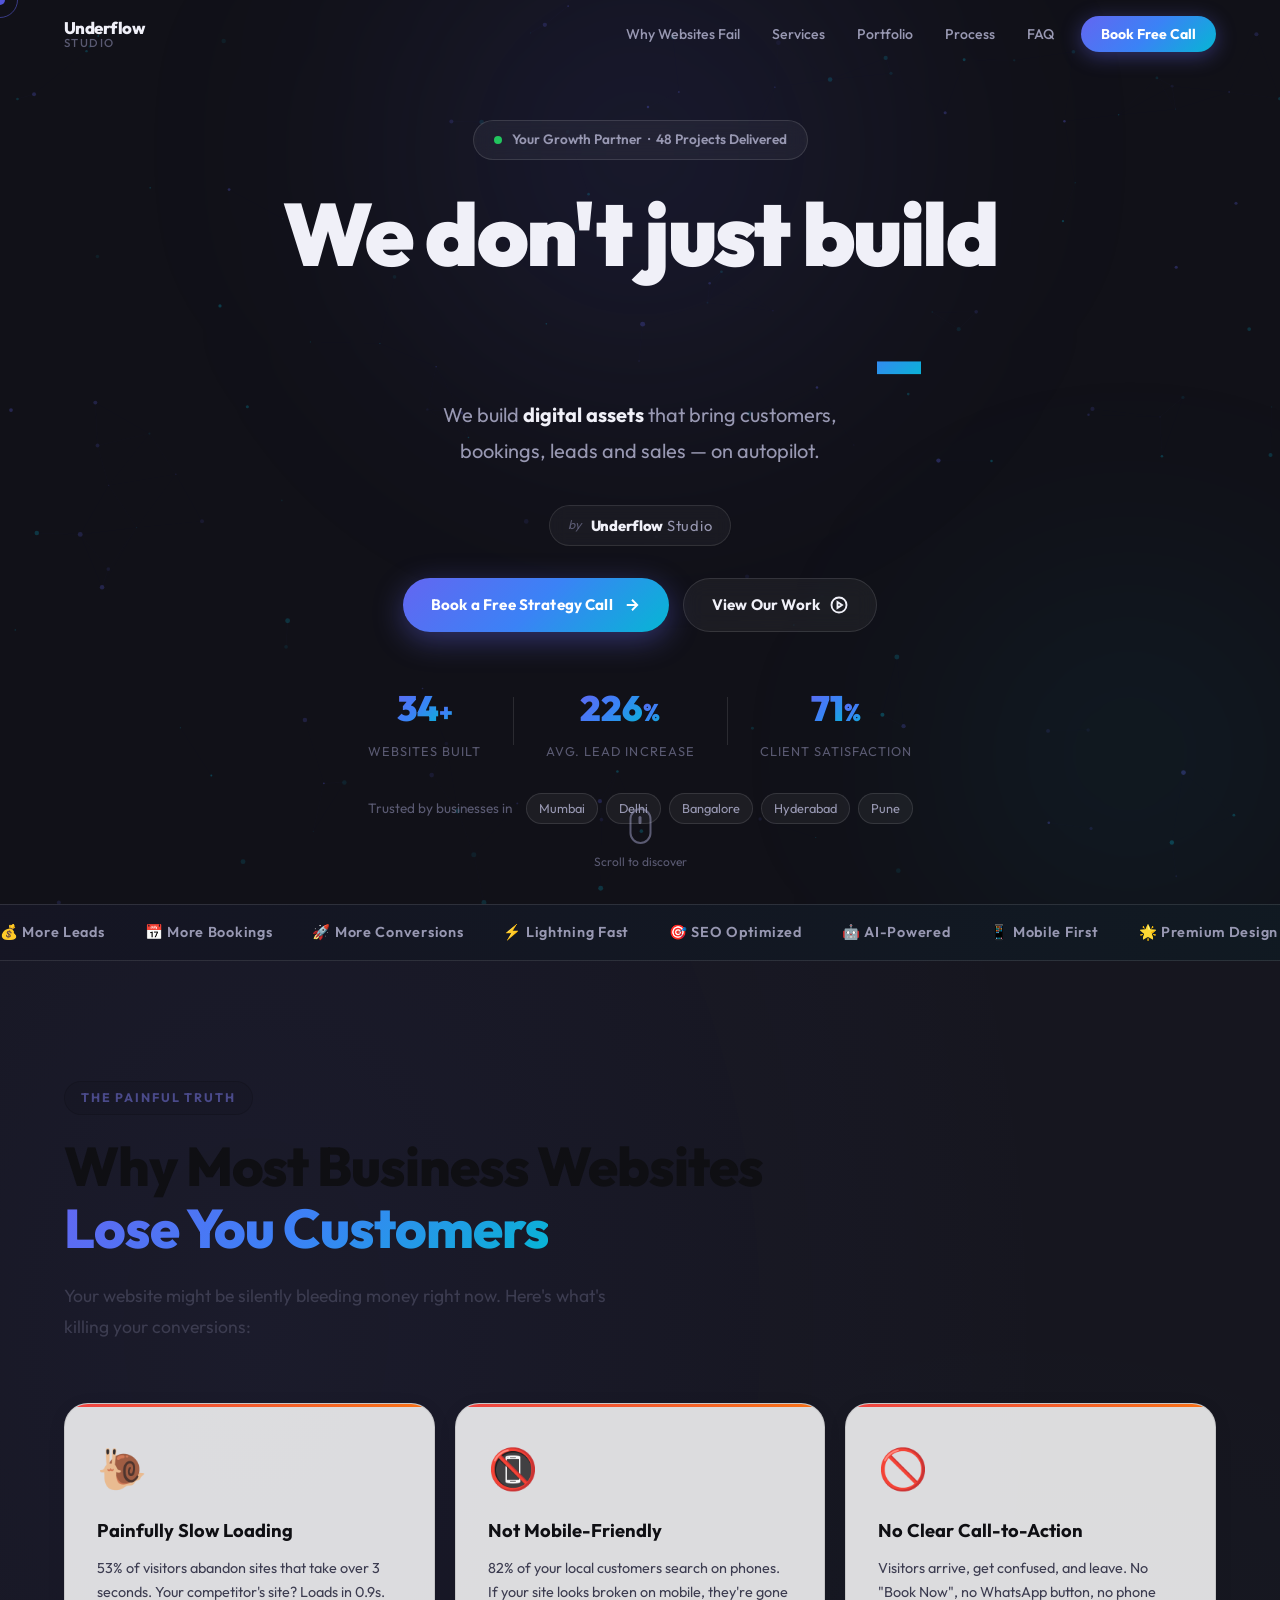
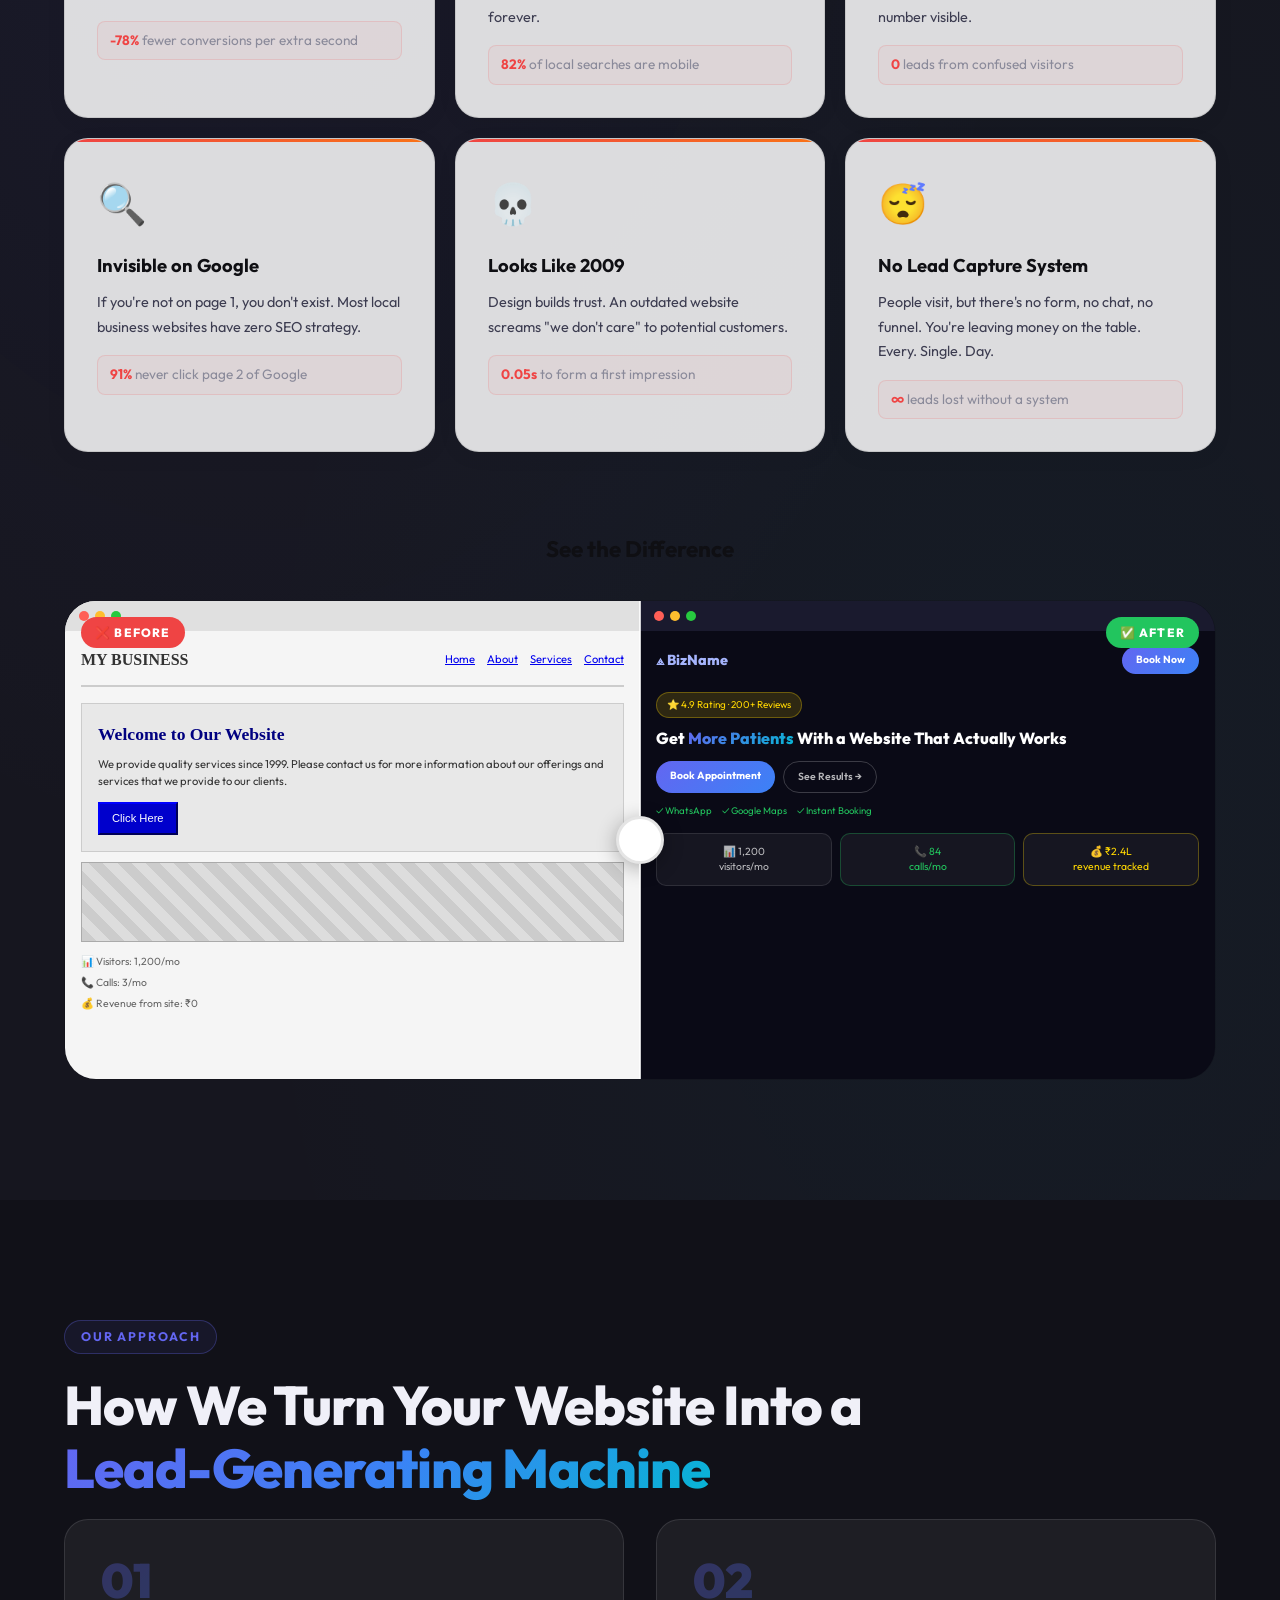
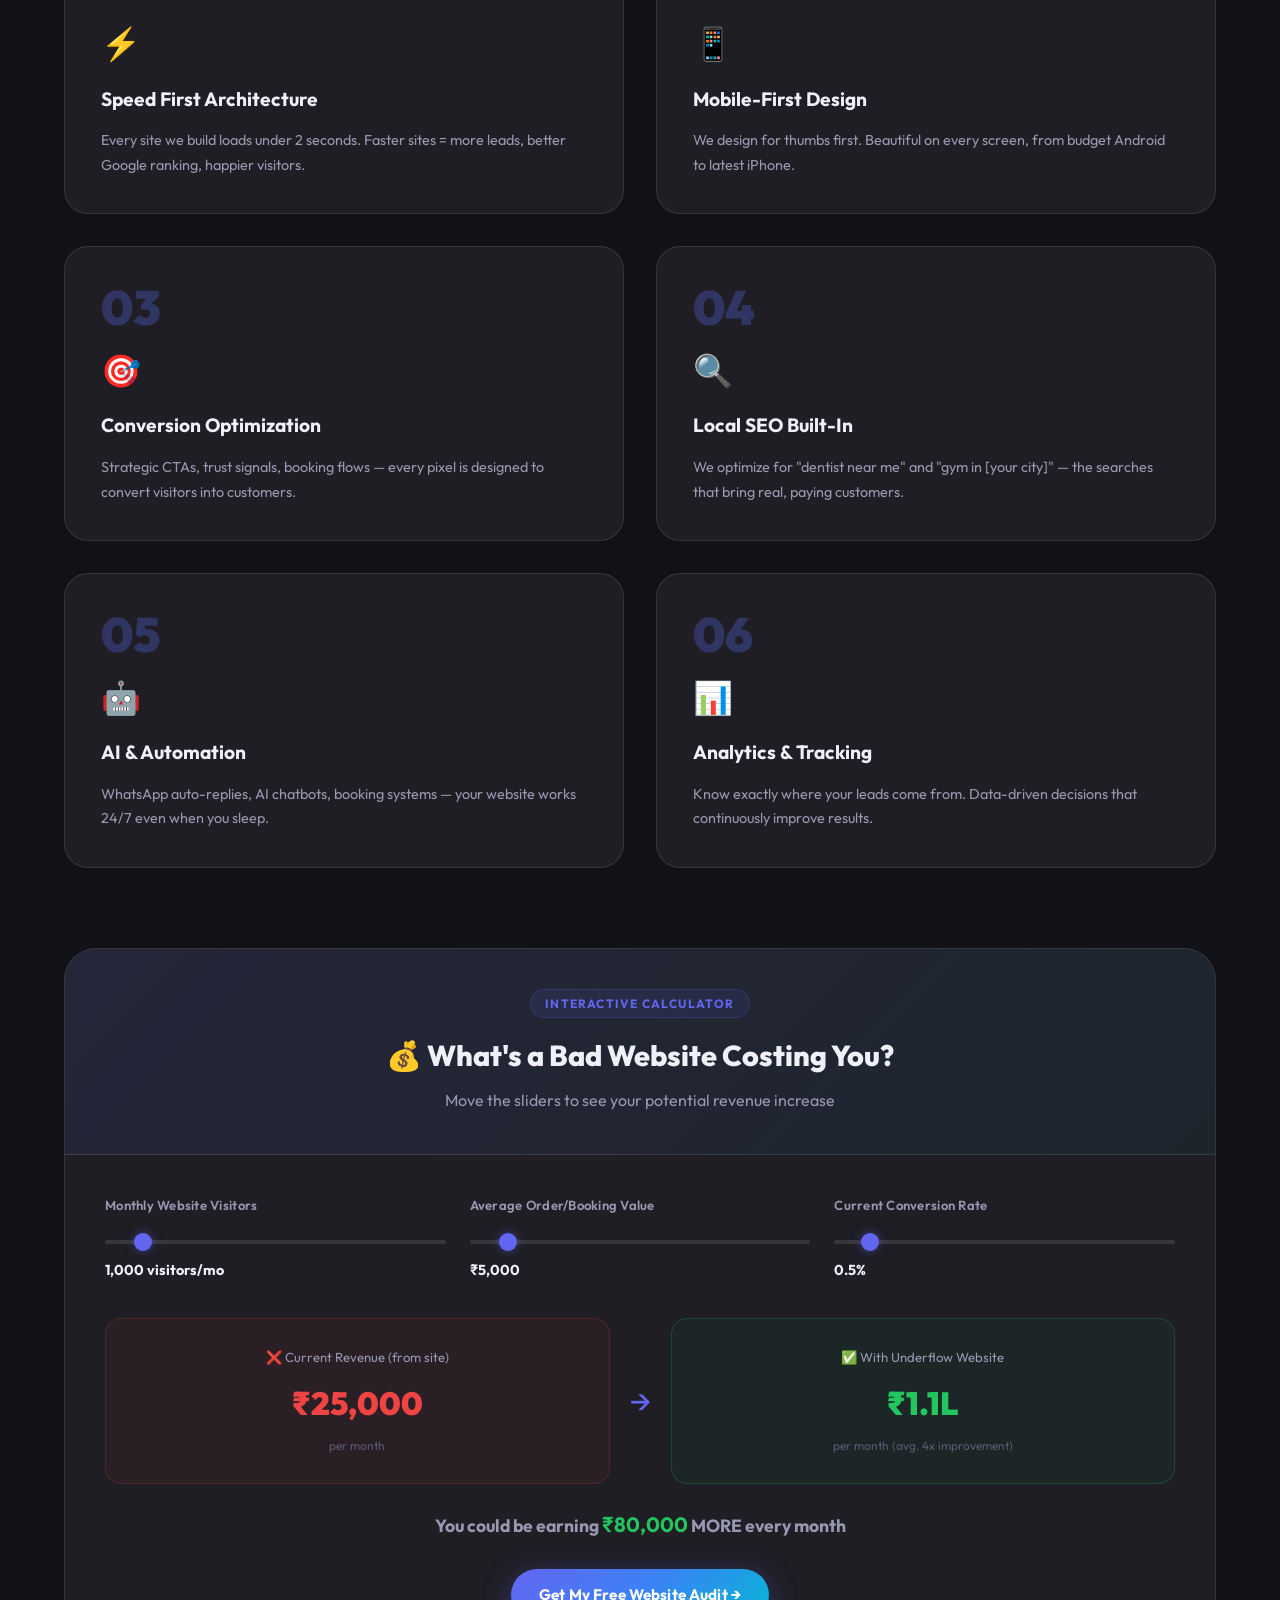
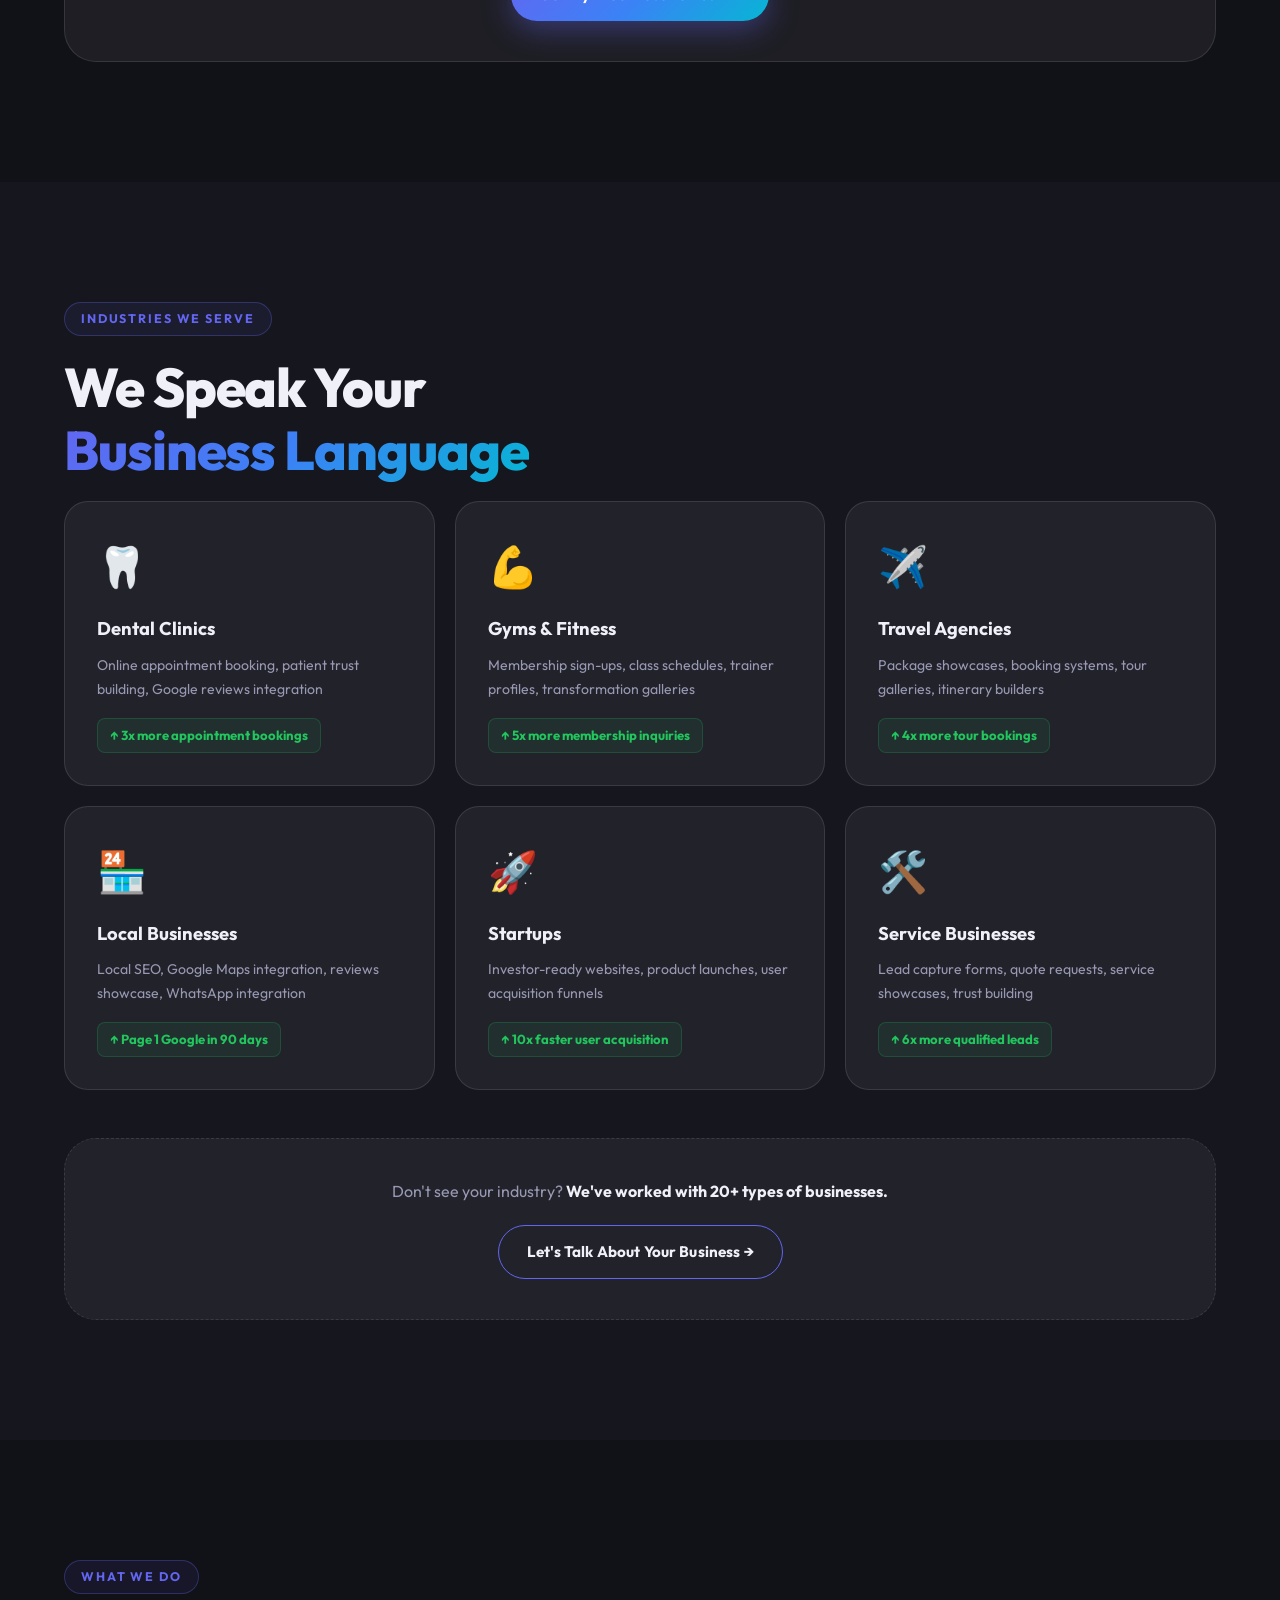
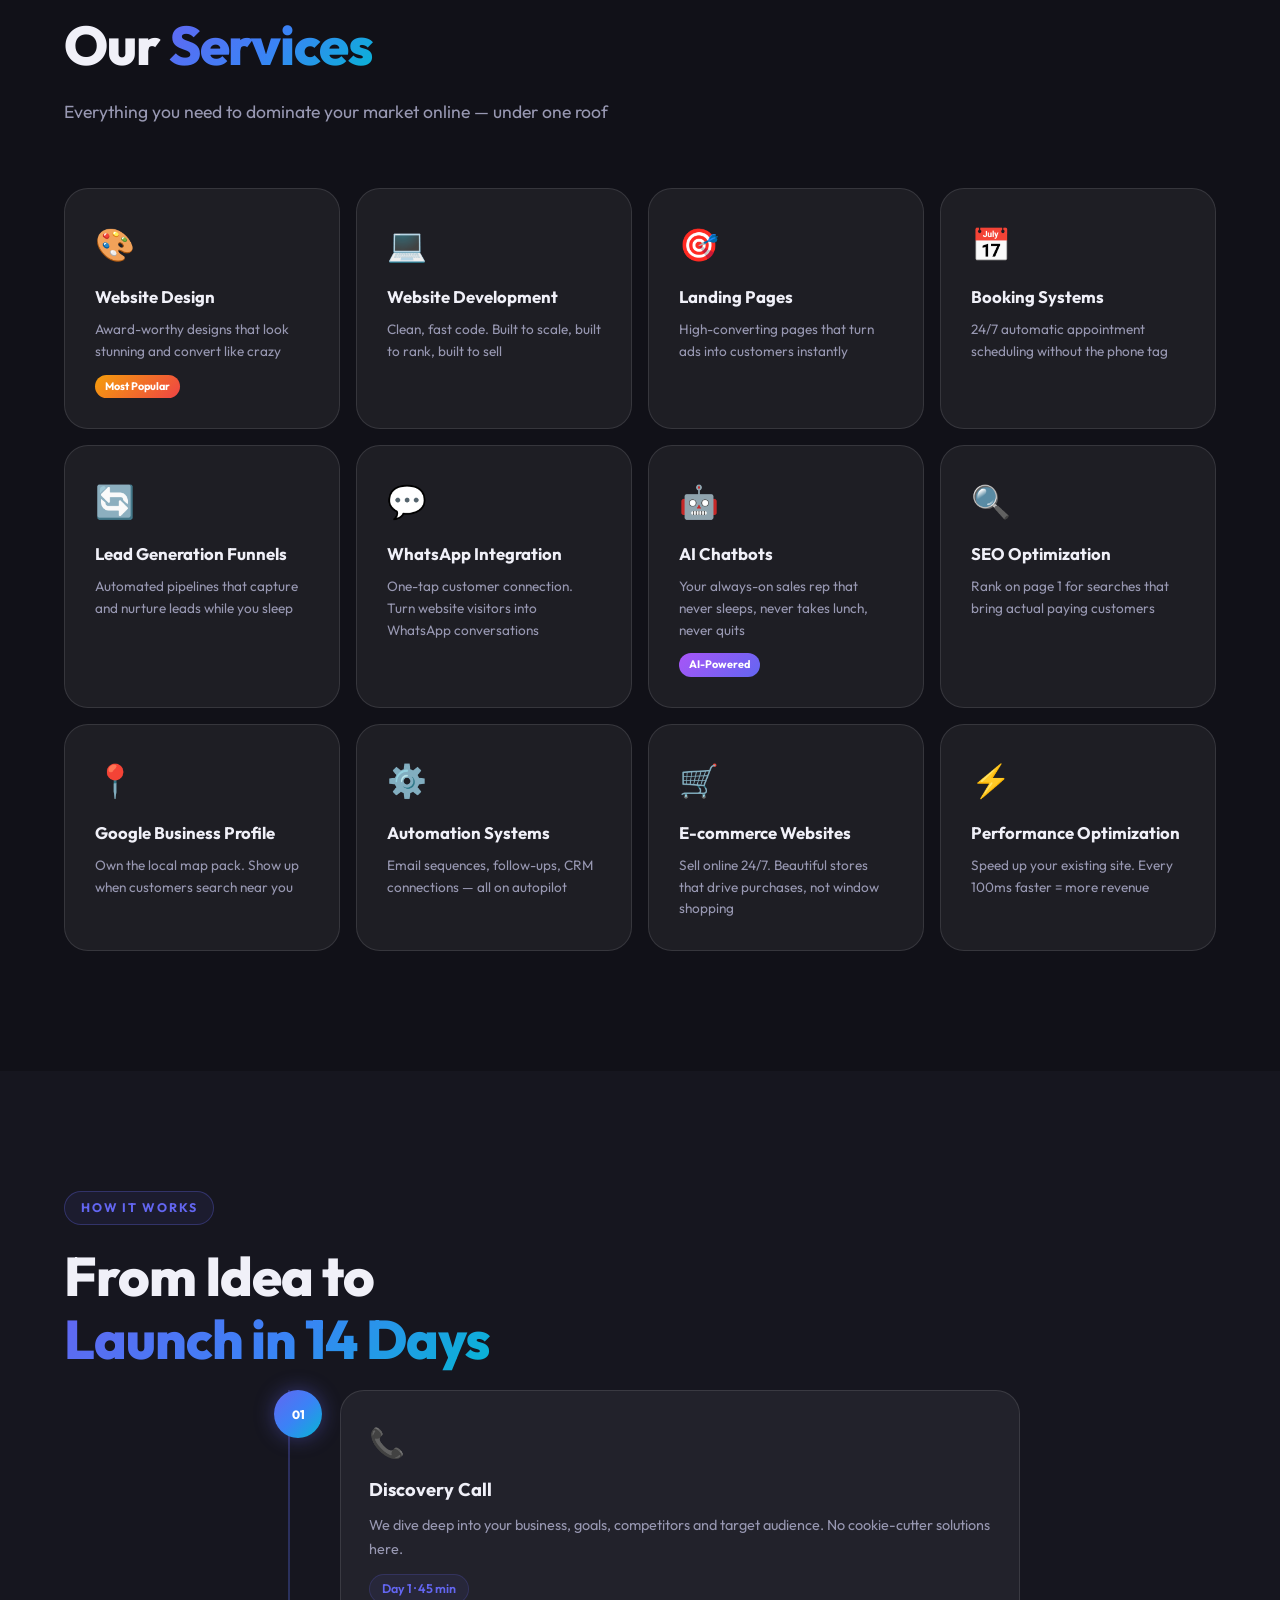
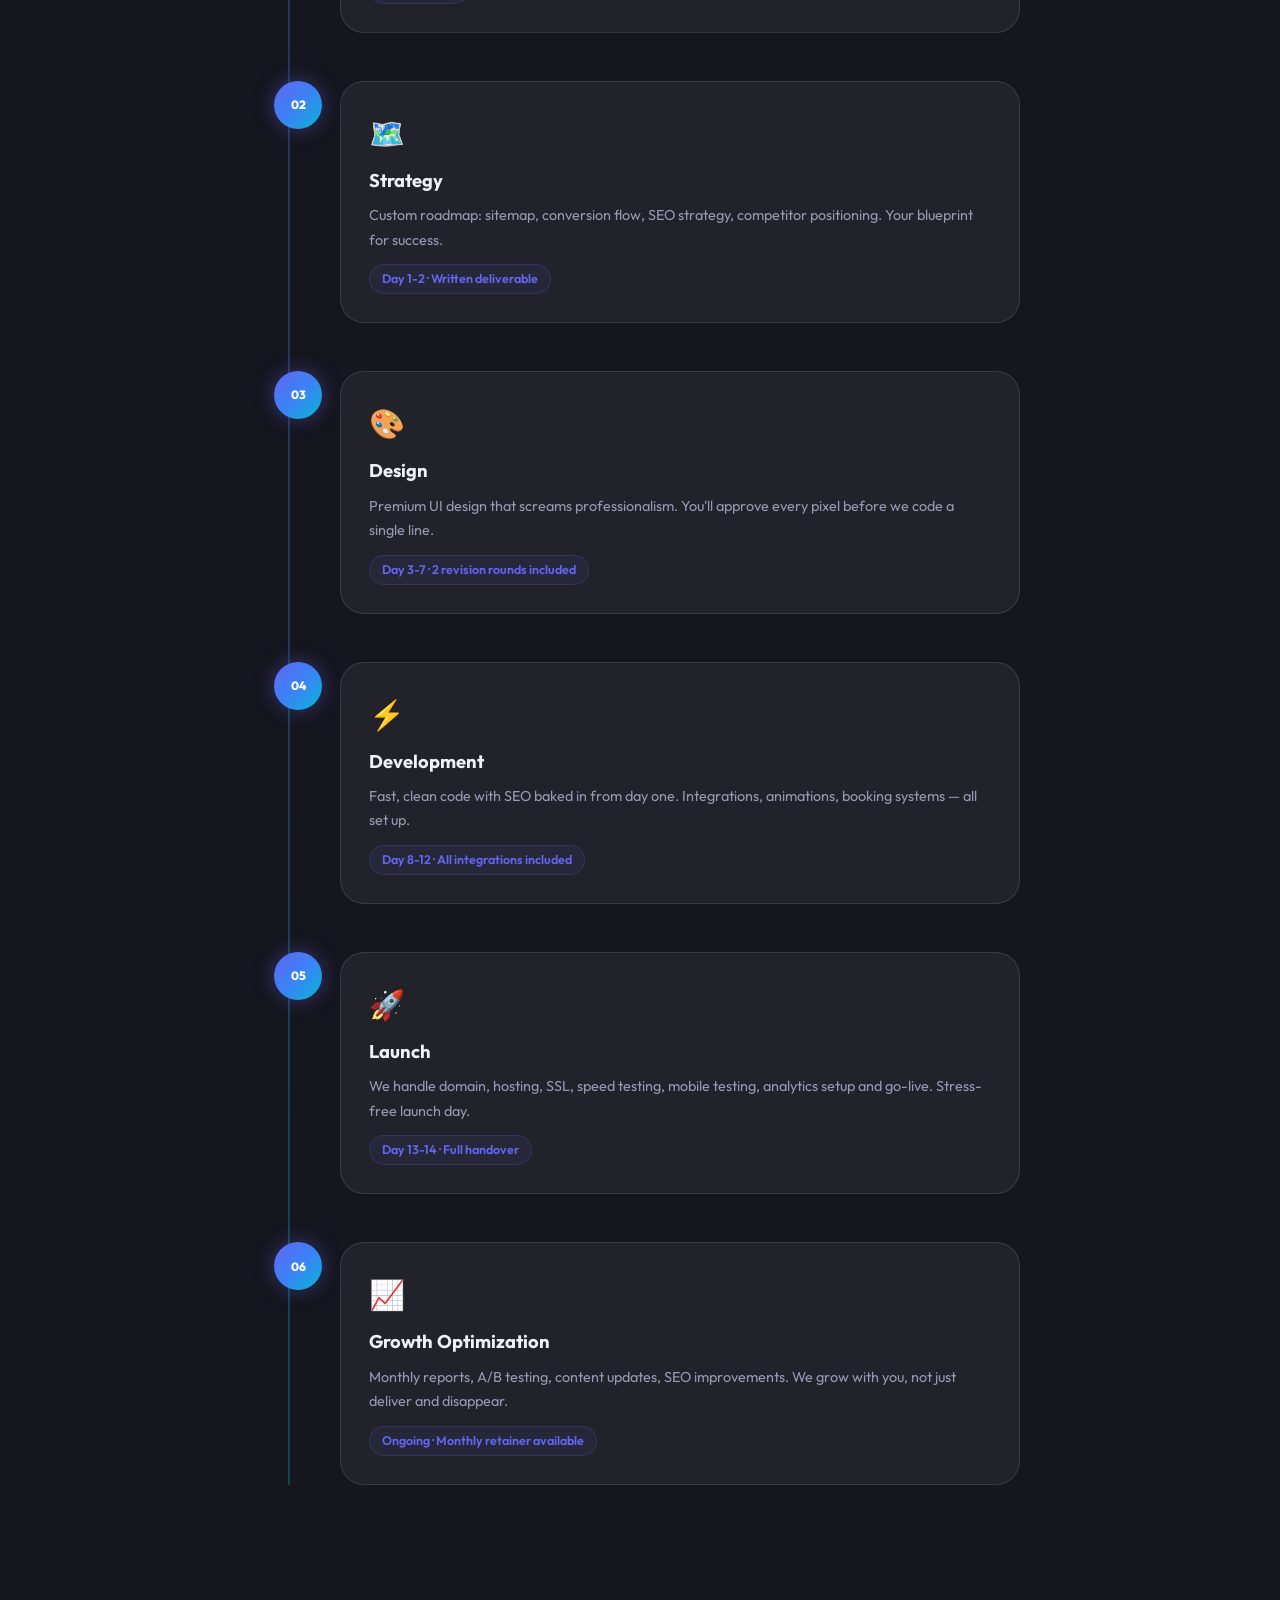
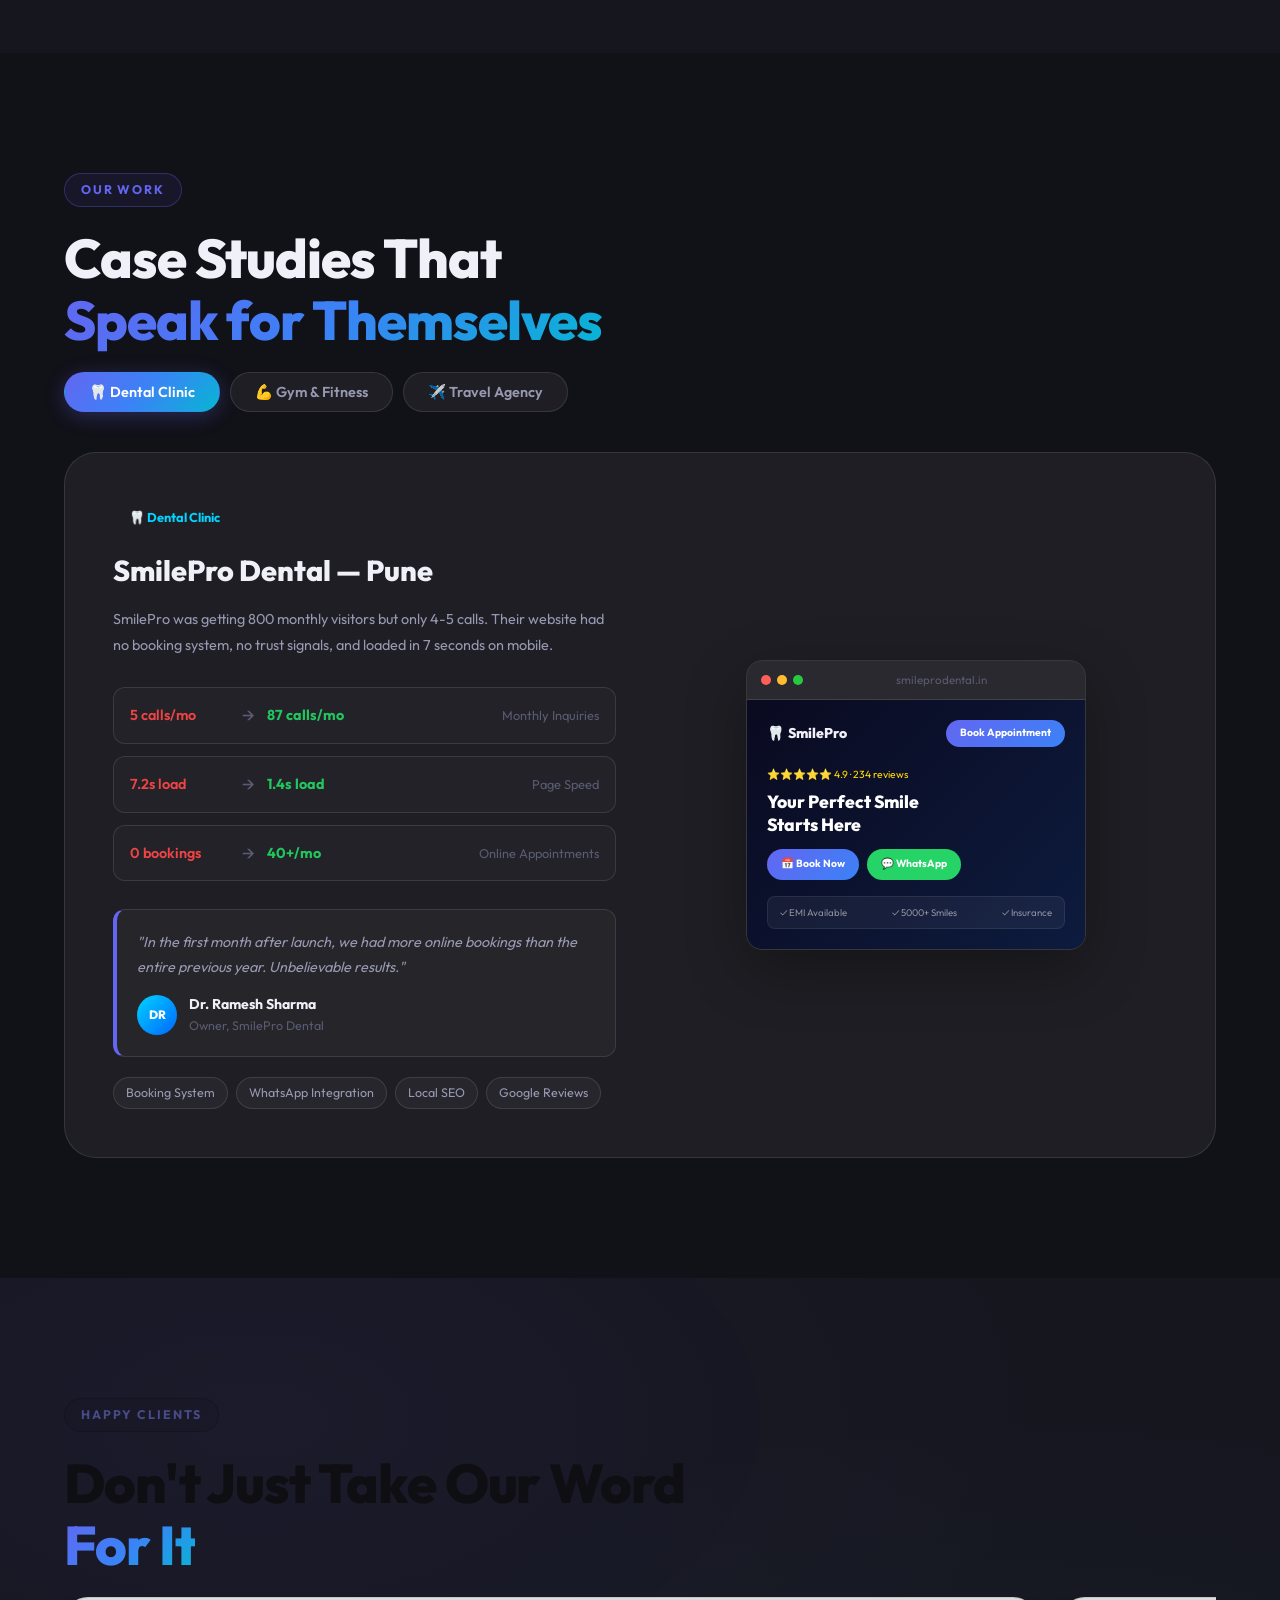
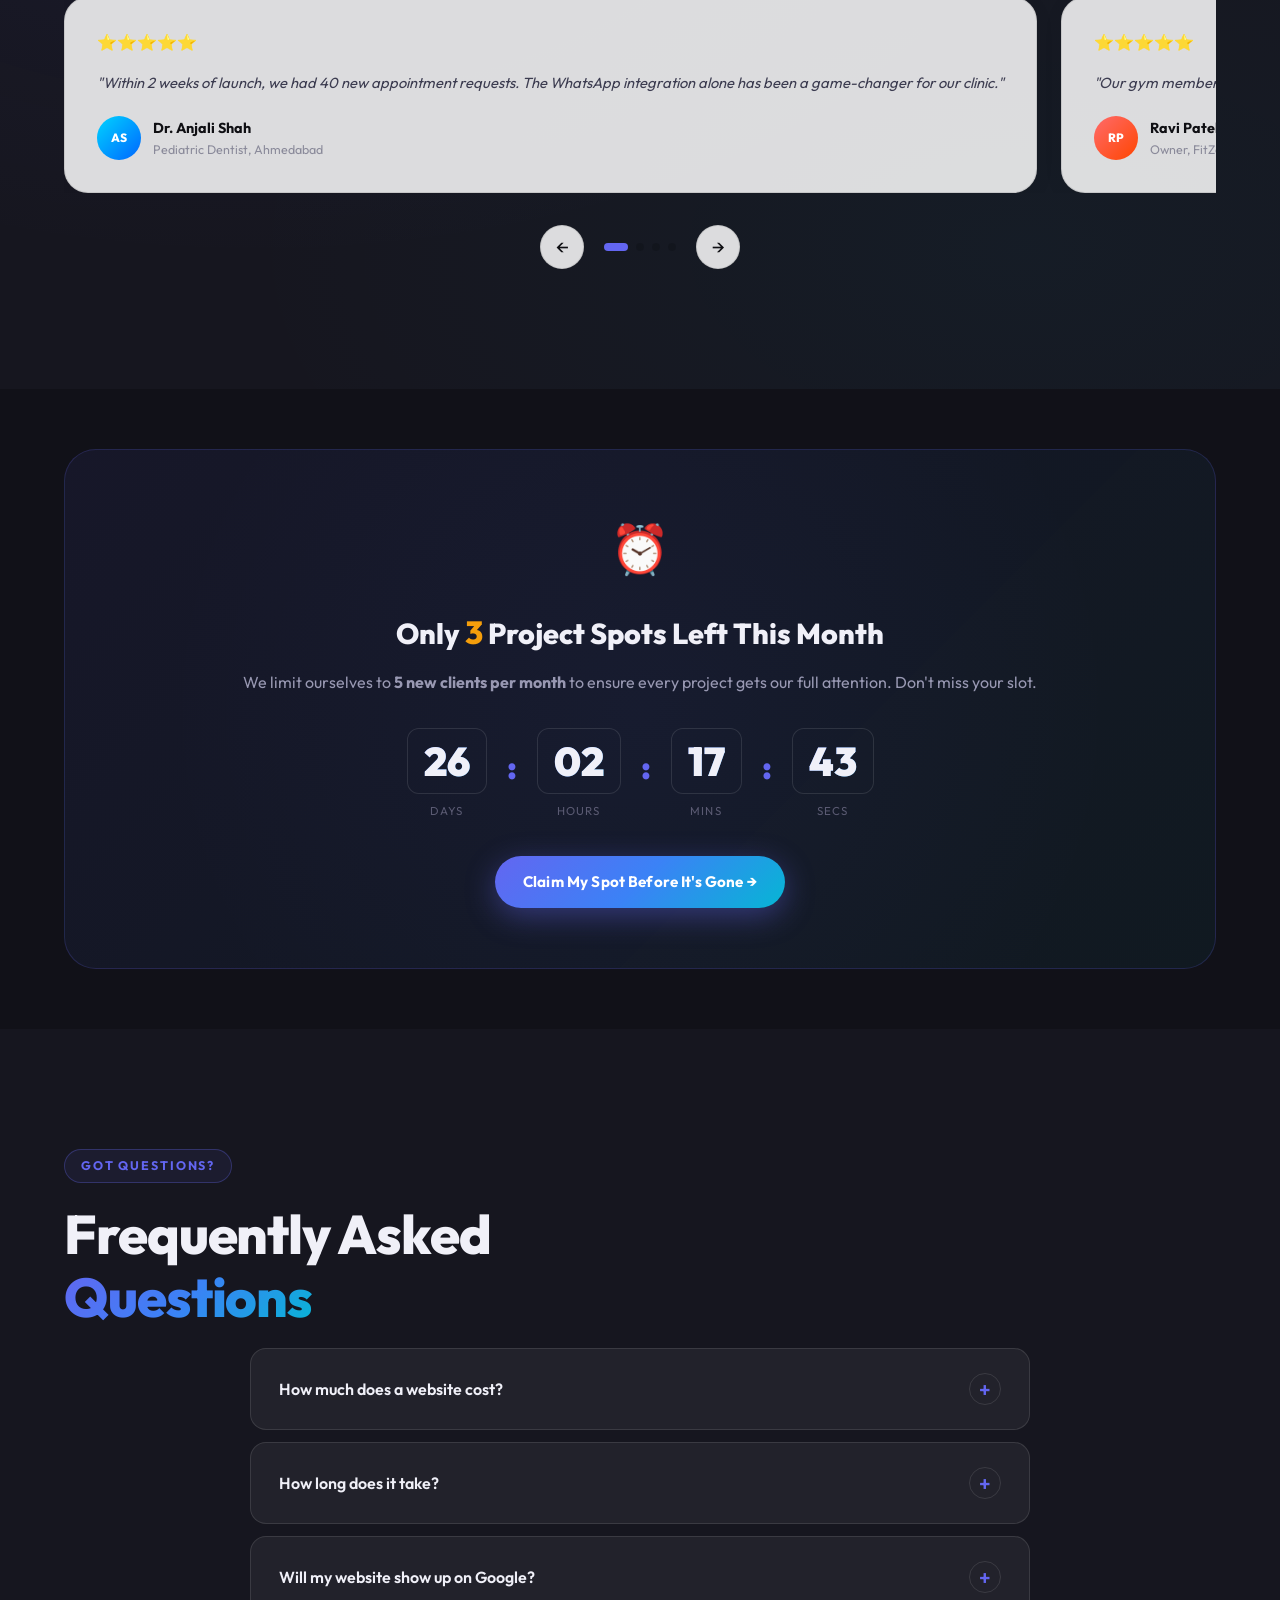
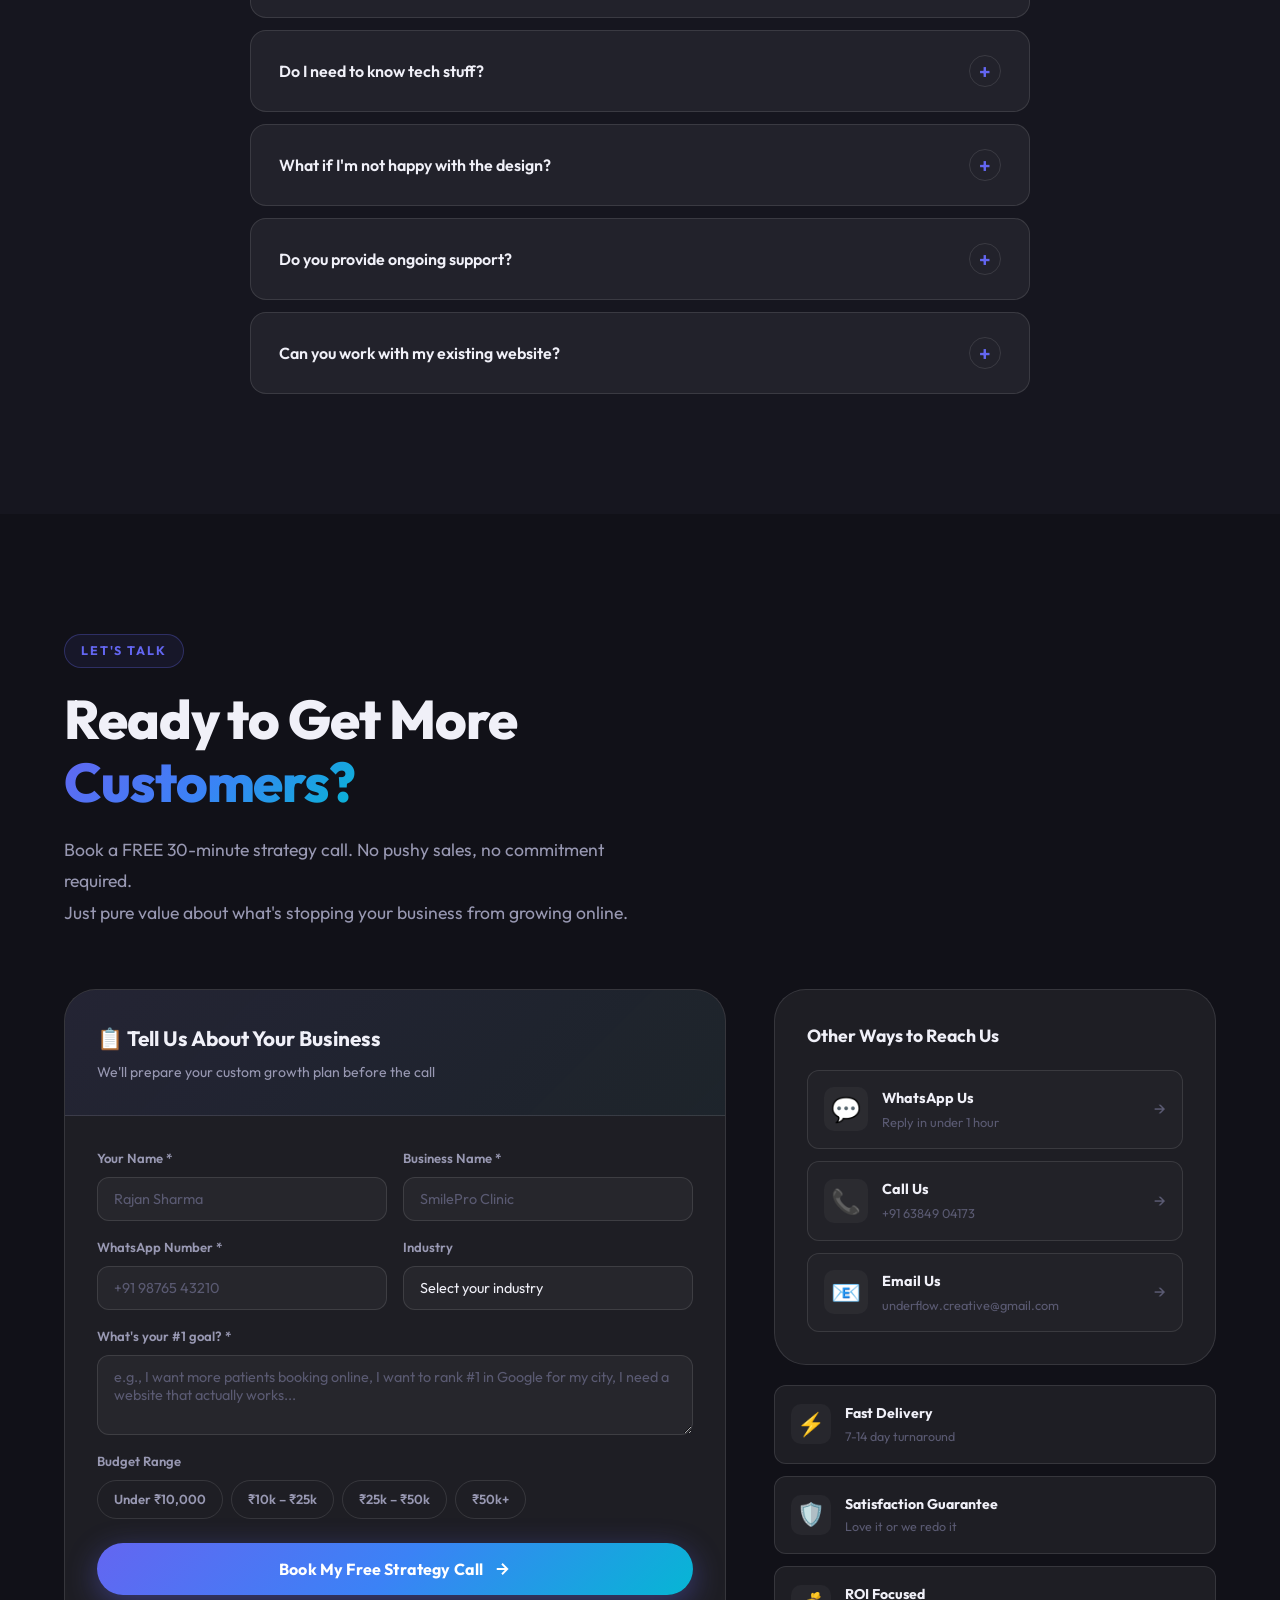
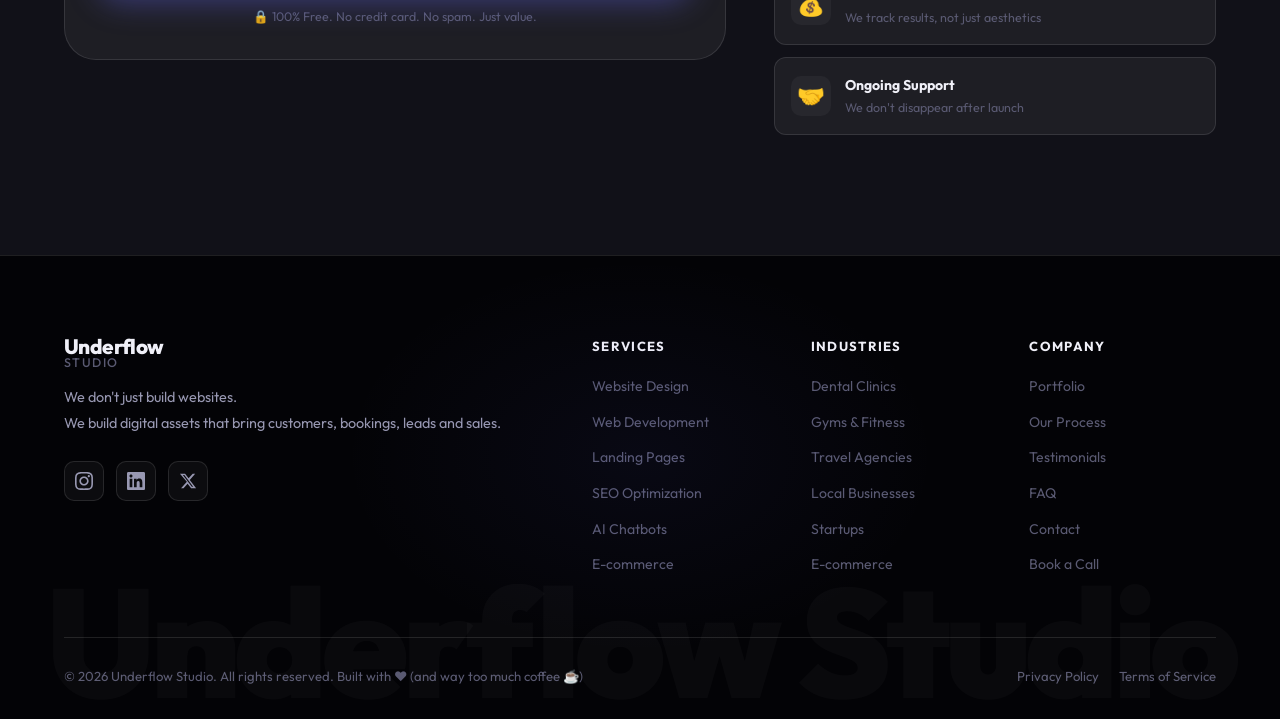
==== index.html @ 33084693 "Underflow Studio website launch" ====
<!DOCTYPE html>
<html lang="en">
<head>
  <meta charset="UTF-8" />
  <meta name="viewport" content="width=device-width, initial-scale=1.0" />
  <title>Underflow Creatives – Digital Assets That Bring Customers, Bookings & Sales</title>
  <meta name="description" content="We don't just build websites. We build digital assets that bring customers, bookings, leads and sales. Premium web design for dental clinics, gyms, travel agencies and local businesses." />
  <meta property="og:title" content="Underflow Creatives – Websites That Convert" />
  <meta property="og:description" content="We build digital assets that bring customers, bookings, leads and sales. Your growth partner — not just a web agency." />
  <link rel="preconnect" href="https://fonts.googleapis.com" />
  <link rel="preconnect" href="https://fonts.gstatic.com" crossorigin />
  <link href="https://fonts.googleapis.com/css2?family=Inter:wght@300;400;500;600;700;800;900&family=Outfit:wght@300;400;500;600;700;800;900&display=swap" rel="stylesheet" />
  <link rel="stylesheet" href="style.css" />
</head>
<body>
  <!-- Custom Cursor -->
  <div id="cursor" class="cursor"></div>
  <div id="cursor-follower" class="cursor-follower"></div>

  <!-- Sticky Nav -->
  <nav id="navbar" class="navbar">
    <div class="nav-container">
      <a href="#" class="nav-logo" id="nav-logo">
        <span class="logo-wordmark">
          <span class="lw-under">Underflow</span>
          <span class="lw-studio">Studio</span>
        </span>
      </a>
      <ul class="nav-links" id="nav-links">
        <li><a href="#why-fail" class="nav-link">Why Websites Fail</a></li>
        <li><a href="#services" class="nav-link">Services</a></li>
        <li><a href="#portfolio" class="nav-link">Portfolio</a></li>
        <li><a href="#process" class="nav-link">Process</a></li>
        <li><a href="#faq" class="nav-link">FAQ</a></li>
        <li><a href="#contact" class="nav-cta magnetic-btn" id="nav-cta-btn">Book Free Call</a></li>
      </ul>
      <button class="hamburger" id="hamburger" aria-label="Toggle menu">
        <span></span><span></span><span></span>
      </button>
    </div>
  </nav>

  <!-- Mobile Menu -->
  <div class="mobile-menu" id="mobile-menu">
    <ul>
      <li><a href="#why-fail" class="mobile-link">Why Websites Fail</a></li>
      <li><a href="#services" class="mobile-link">Services</a></li>
      <li><a href="#portfolio" class="mobile-link">Portfolio</a></li>
      <li><a href="#process" class="mobile-link">Process</a></li>
      <li><a href="#faq" class="mobile-link">FAQ</a></li>
      <li><a href="#contact" class="mobile-link mobile-cta">📞 Book Free Strategy Call</a></li>
    </ul>
  </div>

  <!-- ===== HERO ===== -->
  <section id="hero" class="hero">
    <canvas id="hero-canvas"></canvas>
    <div class="hero-glow hero-glow-1"></div>
    <div class="hero-glow hero-glow-2"></div>
    <div class="hero-content">
      <div class="hero-badge reveal-up">
        <span class="badge-dot"></span>
        <span>Your Growth Partner &nbsp;·&nbsp; 48 Projects Delivered</span>
      </div>
      <h1 class="hero-headline reveal-up">
        We don't just build<br/>
        <span class="hero-highlight" id="rotating-text">websites</span><span class="hero-cursor-blink">_</span>
      </h1>
      <p class="hero-sub reveal-up">
        We build <strong>digital assets</strong> that bring customers,<br class="br-desktop"/>
        bookings, leads and sales — on autopilot.
      </p>
      <div class="hero-brand-line reveal-up">
        <span class="hbl-label">by</span>
        <span class="hbl-wordmark">Underflow<span class="hbl-studio"> Studio</span></span>
      </div>
      <div class="hero-cta reveal-up">
        <a href="#contact" class="btn btn-primary magnetic-btn" id="hero-primary-cta">
          <span>Book a Free Strategy Call</span>
          <svg width="18" height="18" viewBox="0 0 24 24" fill="none" stroke="currentColor" stroke-width="2.5"><path d="M5 12h14M12 5l7 7-7 7"/></svg>
        </a>
        <a href="#portfolio" class="btn btn-ghost magnetic-btn" id="hero-ghost-cta">
          <span>View Our Work</span>
          <svg width="18" height="18" viewBox="0 0 24 24" fill="none" stroke="currentColor" stroke-width="2.5"><circle cx="12" cy="12" r="10"/><path d="M10 8l6 4-6 4V8z"/></svg>
        </a>
      </div>
      <div class="hero-stats reveal-up">
        <div class="stat-item">
          <span class="stat-num" data-target="48">0</span><span class="stat-plus">+</span>
          <span class="stat-label">Websites Built</span>
        </div>
        <div class="stat-divider"></div>
        <div class="stat-item">
          <span class="stat-num" data-target="320">0</span><span class="stat-plus">%</span>
          <span class="stat-label">Avg. Lead Increase</span>
        </div>
        <div class="stat-divider"></div>
        <div class="stat-item">
          <span class="stat-num" data-target="100">0</span><span class="stat-plus">%</span>
          <span class="stat-label">Client Satisfaction</span>
        </div>
      </div>
      <div class="hero-trusted reveal-up">
        <span class="trusted-label">Trusted by businesses in</span>
        <div class="trusted-cities">
          <span>Mumbai</span><span>Delhi</span><span>Bangalore</span><span>Hyderabad</span><span>Pune</span>
        </div>
      </div>
    </div>
    <div class="hero-scroll-hint">
      <div class="scroll-mouse">
        <div class="scroll-wheel"></div>
      </div>
      <span>Scroll to discover</span>
    </div>
  </section>

  <!-- ===== MARQUEE ===== -->
  <div class="marquee-section">
    <div class="marquee-track">
      <div class="marquee-inner">
        <span>💰 More Leads</span><span>📅 More Bookings</span><span>🚀 More Conversions</span><span>⚡ Lightning Fast</span><span>🎯 SEO Optimized</span><span>🤖 AI-Powered</span><span>📱 Mobile First</span><span>🌟 Premium Design</span>
        <span>💰 More Leads</span><span>📅 More Bookings</span><span>🚀 More Conversions</span><span>⚡ Lightning Fast</span><span>🎯 SEO Optimized</span><span>🤖 AI-Powered</span><span>📱 Mobile First</span><span>🌟 Premium Design</span>
      </div>
    </div>
  </div>

  <!-- ===== WHY WEBSITES FAIL ===== -->
  <section id="why-fail" class="section why-fail-section light-section">
    <div class="container">
      <div class="section-tag reveal-up">The Painful Truth</div>
      <h2 class="section-title reveal-up">Why Most Business Websites<br/><span class="gradient-text">Lose You Customers</span></h2>
      <p class="section-sub reveal-up">Your website might be silently bleeding money right now. Here's what's killing your conversions:</p>
      <div class="fail-grid">
        <div class="fail-card reveal-up" data-delay="0">
          <div class="fail-icon">🐌</div>
          <h3>Painfully Slow Loading</h3>
          <p>53% of visitors abandon sites that take over 3 seconds. Your competitor's site? Loads in 0.9s.</p>
          <div class="fail-stat">
            <span class="fail-bad">-78%</span> fewer conversions per extra second
          </div>
        </div>
        <div class="fail-card reveal-up" data-delay="1">
          <div class="fail-icon">📵</div>
          <h3>Not Mobile-Friendly</h3>
          <p>82% of your local customers search on phones. If your site looks broken on mobile, they're gone forever.</p>
          <div class="fail-stat">
            <span class="fail-bad">82%</span> of local searches are mobile
          </div>
        </div>
        <div class="fail-card reveal-up" data-delay="2">
          <div class="fail-icon">🚫</div>
          <h3>No Clear Call-to-Action</h3>
          <p>Visitors arrive, get confused, and leave. No "Book Now", no WhatsApp button, no phone number visible.</p>
          <div class="fail-stat">
            <span class="fail-bad">0</span> leads from confused visitors
          </div>
        </div>
        <div class="fail-card reveal-up" data-delay="3">
          <div class="fail-icon">🔍</div>
          <h3>Invisible on Google</h3>
          <p>If you're not on page 1, you don't exist. Most local business websites have zero SEO strategy.</p>
          <div class="fail-stat">
            <span class="fail-bad">91%</span> never click page 2 of Google
          </div>
        </div>
        <div class="fail-card reveal-up" data-delay="4">
          <div class="fail-icon">💀</div>
          <h3>Looks Like 2009</h3>
          <p>Design builds trust. An outdated website screams "we don't care" to potential customers.</p>
          <div class="fail-stat">
            <span class="fail-bad">0.05s</span> to form a first impression
          </div>
        </div>
        <div class="fail-card reveal-up" data-delay="5">
          <div class="fail-icon">😴</div>
          <h3>No Lead Capture System</h3>
          <p>People visit, but there's no form, no chat, no funnel. You're leaving money on the table. Every. Single. Day.</p>
          <div class="fail-stat">
            <span class="fail-bad">∞</span> leads lost without a system
          </div>
        </div>
      </div>

      <!-- Before/After Comparison -->
      <div class="comparison-section reveal-up">
        <h3 class="comparison-title">See the Difference</h3>
        <div class="comparison-container">
          <div class="comparison-slider-wrapper" id="comparison-wrapper">
            <div class="comparison-before">
              <div class="comparison-label comparison-label-before">❌ BEFORE</div>
              <div class="before-mockup">
                <div class="mockup-bar"><span></span><span></span><span></span></div>
                <div class="before-content">
                  <div class="bc-nav ugly">
                    <div class="bc-logo-ugly">MY BUSINESS</div>
                    <div class="bc-links-ugly"><span>Home</span><span>About</span><span>Services</span><span>Contact</span></div>
                  </div>
                  <div class="bc-hero-ugly">
                    <div class="bc-title-ugly">Welcome to Our Website</div>
                    <div class="bc-sub-ugly">We provide quality services since 1999. Please contact us for more information about our offerings and services that we provide to our clients.</div>
                    <div class="bc-btn-ugly">Click Here</div>
                  </div>
                  <div class="bc-stock-photo"></div>
                  <div class="bc-stats-ugly">
                    <div>📊 Visitors: 1,200/mo</div>
                    <div>📞 Calls: 3/mo</div>
                    <div>💰 Revenue from site: ₹0</div>
                  </div>
                </div>
              </div>
            </div>
            <div class="comparison-after">
              <div class="comparison-label comparison-label-after">✅ AFTER</div>
              <div class="after-mockup">
                <div class="mockup-bar dark"><span></span><span></span><span></span></div>
                <div class="after-content">
                  <div class="ac-nav">
                    <div class="ac-logo">⟁ BizName</div>
                    <div class="ac-cta-pill">Book Now</div>
                  </div>
                  <div class="ac-hero">
                    <div class="ac-badge">⭐ 4.9 Rating · 200+ Reviews</div>
                    <div class="ac-title">Get <span class="ac-highlight">More Patients</span> With a Website That Actually Works</div>
                    <div class="ac-btns"><div class="ac-btn-primary">Book Appointment</div><div class="ac-btn-ghost">See Results →</div></div>
                    <div class="ac-trust"><span>✓ WhatsApp</span><span>✓ Google Maps</span><span>✓ Instant Booking</span></div>
                  </div>
                  <div class="ac-stats">
                    <div class="ac-stat-card"><div>📊 1,200</div><div>visitors/mo</div></div>
                    <div class="ac-stat-card green"><div>📞 84</div><div>calls/mo</div></div>
                    <div class="ac-stat-card gold"><div>💰 ₹2.4L</div><div>revenue tracked</div></div>
                  </div>
                </div>
              </div>
            </div>
            <div class="comparison-handle" id="comparison-handle">
              <div class="handle-line"></div>
              <div class="handle-circle">
                <svg width="20" height="20" viewBox="0 0 24 24" fill="white"><path d="M8 5l-5 7 5 7M16 5l5 7-5 7" stroke="white" stroke-width="2.5" fill="none"/></svg>
              </div>
              <div class="handle-line"></div>
            </div>
          </div>
        </div>
      </div>
    </div>
  </section>

  <!-- ===== HOW WE FIX IT ===== -->
  <section id="how-we-fix" class="section fix-section">
    <div class="container">
      <div class="section-tag reveal-up">Our Approach</div>
      <h2 class="section-title reveal-up">How We Turn Your Website Into a<br/><span class="gradient-text">Lead-Generating Machine</span></h2>
      <div class="fix-grid">
        <div class="fix-item reveal-left">
          <div class="fix-number">01</div>
          <div class="fix-icon">⚡</div>
          <h3>Speed First Architecture</h3>
          <p>Every site we build loads under 2 seconds. Faster sites = more leads, better Google ranking, happier visitors.</p>
        </div>
        <div class="fix-item reveal-right">
          <div class="fix-number">02</div>
          <div class="fix-icon">📱</div>
          <h3>Mobile-First Design</h3>
          <p>We design for thumbs first. Beautiful on every screen, from budget Android to latest iPhone.</p>
        </div>
        <div class="fix-item reveal-left">
          <div class="fix-number">03</div>
          <div class="fix-icon">🎯</div>
          <h3>Conversion Optimization</h3>
          <p>Strategic CTAs, trust signals, booking flows — every pixel is designed to convert visitors into customers.</p>
        </div>
        <div class="fix-item reveal-right">
          <div class="fix-number">04</div>
          <div class="fix-icon">🔍</div>
          <h3>Local SEO Built-In</h3>
          <p>We optimize for "dentist near me" and "gym in [your city]" — the searches that bring real, paying customers.</p>
        </div>
        <div class="fix-item reveal-left">
          <div class="fix-number">05</div>
          <div class="fix-icon">🤖</div>
          <h3>AI & Automation</h3>
          <p>WhatsApp auto-replies, AI chatbots, booking systems — your website works 24/7 even when you sleep.</p>
        </div>
        <div class="fix-item reveal-right">
          <div class="fix-number">06</div>
          <div class="fix-icon">📊</div>
          <h3>Analytics & Tracking</h3>
          <p>Know exactly where your leads come from. Data-driven decisions that continuously improve results.</p>
        </div>
      </div>

      <!-- ROI Calculator -->
      <div class="roi-calculator reveal-up">
        <div class="roi-header">
          <div class="roi-tag">Interactive Calculator</div>
          <h3 class="roi-title">💰 What's a Bad Website Costing You?</h3>
          <p>Move the sliders to see your potential revenue increase</p>
        </div>
        <div class="roi-body">
          <div class="roi-inputs">
            <div class="roi-input-group">
              <label>Monthly Website Visitors</label>
              <input type="range" id="roi-visitors" min="100" max="10000" value="1000" step="100" />
              <div class="roi-input-value"><span id="roi-visitors-val">1,000</span> visitors/mo</div>
            </div>
            <div class="roi-input-group">
              <label>Average Order/Booking Value</label>
              <input type="range" id="roi-value" min="500" max="50000" value="5000" step="500" />
              <div class="roi-input-value">₹<span id="roi-value-val">5,000</span></div>
            </div>
            <div class="roi-input-group">
              <label>Current Conversion Rate</label>
              <input type="range" id="roi-current" min="0.1" max="5" value="0.5" step="0.1" />
              <div class="roi-input-value"><span id="roi-current-val">0.5</span>%</div>
            </div>
          </div>
          <div class="roi-results">
            <div class="roi-result-card roi-result-bad">
              <div class="roi-result-label">❌ Current Revenue (from site)</div>
              <div class="roi-result-value" id="roi-current-rev">₹25,000</div>
              <div class="roi-result-sub">per month</div>
            </div>
            <div class="roi-arrow">→</div>
            <div class="roi-result-card roi-result-good">
              <div class="roi-result-label">✅ With Underflow Website</div>
              <div class="roi-result-value" id="roi-new-rev">₹1,00,000</div>
              <div class="roi-result-sub">per month (avg. 4x improvement)</div>
            </div>
          </div>
          <div class="roi-extra-gain">
            You could be earning <span id="roi-gain">₹75,000</span> MORE every month
          </div>
          <a href="#contact" class="btn btn-primary roi-cta magnetic-btn">Get My Free Website Audit →</a>
        </div>
      </div>
    </div>
  </section>

  <!-- ===== INDUSTRIES ===== -->
  <section id="industries" class="section industries-section">
    <div class="container">
      <div class="section-tag reveal-up">Industries We Serve</div>
      <h2 class="section-title reveal-up">We Speak Your<br/><span class="gradient-text">Business Language</span></h2>
      <div class="industries-grid">
        <div class="industry-card reveal-up" data-delay="0" style="--card-color: #00d4ff;">
          <div class="industry-icon">🦷</div>
          <h3>Dental Clinics</h3>
          <p>Online appointment booking, patient trust building, Google reviews integration</p>
          <div class="industry-result">↑ 3x more appointment bookings</div>
        </div>
        <div class="industry-card reveal-up" data-delay="1" style="--card-color: #ff6b6b;">
          <div class="industry-icon">💪</div>
          <h3>Gyms & Fitness</h3>
          <p>Membership sign-ups, class schedules, trainer profiles, transformation galleries</p>
          <div class="industry-result">↑ 5x more membership inquiries</div>
        </div>
        <div class="industry-card reveal-up" data-delay="2" style="--card-color: #ffd700;">
          <div class="industry-icon">✈️</div>
          <h3>Travel Agencies</h3>
          <p>Package showcases, booking systems, tour galleries, itinerary builders</p>
          <div class="industry-result">↑ 4x more tour bookings</div>
        </div>
        <div class="industry-card reveal-up" data-delay="3" style="--card-color: #a855f7;">
          <div class="industry-icon">🏪</div>
          <h3>Local Businesses</h3>
          <p>Local SEO, Google Maps integration, reviews showcase, WhatsApp integration</p>
          <div class="industry-result">↑ Page 1 Google in 90 days</div>
        </div>
        <div class="industry-card reveal-up" data-delay="4" style="--card-color: #10b981;">
          <div class="industry-icon">🚀</div>
          <h3>Startups</h3>
          <p>Investor-ready websites, product launches, user acquisition funnels</p>
          <div class="industry-result">↑ 10x faster user acquisition</div>
        </div>
        <div class="industry-card reveal-up" data-delay="5" style="--card-color: #f97316;">
          <div class="industry-icon">🛠️</div>
          <h3>Service Businesses</h3>
          <p>Lead capture forms, quote requests, service showcases, trust building</p>
          <div class="industry-result">↑ 6x more qualified leads</div>
        </div>
      </div>
      <div class="industries-cta reveal-up">
        <p>Don't see your industry? <strong>We've worked with 20+ types of businesses.</strong></p>
        <a href="#contact" class="btn btn-outline magnetic-btn">Let's Talk About Your Business →</a>
      </div>
    </div>
  </section>

  <!-- ===== SERVICES ===== -->
  <section id="services" class="section services-section">
    <div class="container">
      <div class="section-tag reveal-up">What We Do</div>
      <h2 class="section-title reveal-up">Our <span class="gradient-text">Services</span></h2>
      <p class="section-sub reveal-up">Everything you need to dominate your market online — under one roof</p>
      <div class="services-grid">
        <div class="service-card reveal-up" data-delay="0">
          <div class="service-card-inner">
            <div class="service-icon">🎨</div>
            <h3>Website Design</h3>
            <p>Award-worthy designs that look stunning and convert like crazy</p>
            <div class="service-tag">Most Popular</div>
          </div>
          <div class="service-glow"></div>
        </div>
        <div class="service-card reveal-up" data-delay="1">
          <div class="service-card-inner">
            <div class="service-icon">💻</div>
            <h3>Website Development</h3>
            <p>Clean, fast code. Built to scale, built to rank, built to sell</p>
          </div>
          <div class="service-glow"></div>
        </div>
        <div class="service-card reveal-up" data-delay="2">
          <div class="service-card-inner">
            <div class="service-icon">🎯</div>
            <h3>Landing Pages</h3>
            <p>High-converting pages that turn ads into customers instantly</p>
          </div>
          <div class="service-glow"></div>
        </div>
        <div class="service-card reveal-up" data-delay="3">
          <div class="service-card-inner">
            <div class="service-icon">📅</div>
            <h3>Booking Systems</h3>
            <p>24/7 automatic appointment scheduling without the phone tag</p>
          </div>
          <div class="service-glow"></div>
        </div>
        <div class="service-card reveal-up" data-delay="4">
          <div class="service-card-inner">
            <div class="service-icon">🔄</div>
            <h3>Lead Generation Funnels</h3>
            <p>Automated pipelines that capture and nurture leads while you sleep</p>
          </div>
          <div class="service-glow"></div>
        </div>
        <div class="service-card reveal-up" data-delay="5">
          <div class="service-card-inner">
            <div class="service-icon">💬</div>
            <h3>WhatsApp Integration</h3>
            <p>One-tap customer connection. Turn website visitors into WhatsApp conversations</p>
          </div>
          <div class="service-glow"></div>
        </div>
        <div class="service-card reveal-up" data-delay="6">
          <div class="service-card-inner">
            <div class="service-icon">🤖</div>
            <h3>AI Chatbots</h3>
            <p>Your always-on sales rep that never sleeps, never takes lunch, never quits</p>
            <div class="service-tag" style="background: linear-gradient(135deg,#a855f7,#6366f1);">AI-Powered</div>
          </div>
          <div class="service-glow"></div>
        </div>
        <div class="service-card reveal-up" data-delay="7">
          <div class="service-card-inner">
            <div class="service-icon">🔍</div>
            <h3>SEO Optimization</h3>
            <p>Rank on page 1 for searches that bring actual paying customers</p>
          </div>
          <div class="service-glow"></div>
        </div>
        <div class="service-card reveal-up" data-delay="8">
          <div class="service-card-inner">
            <div class="service-icon">📍</div>
            <h3>Google Business Profile</h3>
            <p>Own the local map pack. Show up when customers search near you</p>
          </div>
          <div class="service-glow"></div>
        </div>
        <div class="service-card reveal-up" data-delay="9">
          <div class="service-card-inner">
            <div class="service-icon">⚙️</div>
            <h3>Automation Systems</h3>
            <p>Email sequences, follow-ups, CRM connections — all on autopilot</p>
          </div>
          <div class="service-glow"></div>
        </div>
        <div class="service-card reveal-up" data-delay="10">
          <div class="service-card-inner">
            <div class="service-icon">🛒</div>
            <h3>E-commerce Websites</h3>
            <p>Sell online 24/7. Beautiful stores that drive purchases, not window shopping</p>
          </div>
          <div class="service-glow"></div>
        </div>
        <div class="service-card reveal-up" data-delay="11">
          <div class="service-card-inner">
            <div class="service-icon">⚡</div>
            <h3>Performance Optimization</h3>
            <p>Speed up your existing site. Every 100ms faster = more revenue</p>
          </div>
          <div class="service-glow"></div>
        </div>
      </div>
    </div>
  </section>

  <!-- ===== PROCESS ===== -->
  <section id="process" class="section process-section">
    <div class="container">
      <div class="section-tag reveal-up">How It Works</div>
      <h2 class="section-title reveal-up">From Idea to<br/><span class="gradient-text">Launch in 14 Days</span></h2>
      <div class="timeline">
        <div class="timeline-item reveal-up" data-delay="0">
          <div class="timeline-dot">
            <span>01</span>
          </div>
          <div class="timeline-content">
            <div class="timeline-icon">📞</div>
            <h3>Discovery Call</h3>
            <p>We dive deep into your business, goals, competitors and target audience. No cookie-cutter solutions here.</p>
            <div class="timeline-duration">Day 1 · 45 min</div>
          </div>
        </div>
        <div class="timeline-item reveal-up" data-delay="1">
          <div class="timeline-dot">
            <span>02</span>
          </div>
          <div class="timeline-content">
            <div class="timeline-icon">🗺️</div>
            <h3>Strategy</h3>
            <p>Custom roadmap: sitemap, conversion flow, SEO strategy, competitor positioning. Your blueprint for success.</p>
            <div class="timeline-duration">Day 1-2 · Written deliverable</div>
          </div>
        </div>
        <div class="timeline-item reveal-up" data-delay="2">
          <div class="timeline-dot">
            <span>03</span>
          </div>
          <div class="timeline-content">
            <div class="timeline-icon">🎨</div>
            <h3>Design</h3>
            <p>Premium UI design that screams professionalism. You'll approve every pixel before we code a single line.</p>
            <div class="timeline-duration">Day 3-7 · 2 revision rounds included</div>
          </div>
        </div>
        <div class="timeline-item reveal-up" data-delay="3">
          <div class="timeline-dot">
            <span>04</span>
          </div>
          <div class="timeline-content">
            <div class="timeline-icon">⚡</div>
            <h3>Development</h3>
            <p>Fast, clean code with SEO baked in from day one. Integrations, animations, booking systems — all set up.</p>
            <div class="timeline-duration">Day 8-12 · All integrations included</div>
          </div>
        </div>
        <div class="timeline-item reveal-up" data-delay="4">
          <div class="timeline-dot">
            <span>05</span>
          </div>
          <div class="timeline-content">
            <div class="timeline-icon">🚀</div>
            <h3>Launch</h3>
            <p>We handle domain, hosting, SSL, speed testing, mobile testing, analytics setup and go-live. Stress-free launch day.</p>
            <div class="timeline-duration">Day 13-14 · Full handover</div>
          </div>
        </div>
        <div class="timeline-item reveal-up" data-delay="5">
          <div class="timeline-dot">
            <span>06</span>
          </div>
          <div class="timeline-content">
            <div class="timeline-icon">📈</div>
            <h3>Growth Optimization</h3>
            <p>Monthly reports, A/B testing, content updates, SEO improvements. We grow with you, not just deliver and disappear.</p>
            <div class="timeline-duration">Ongoing · Monthly retainer available</div>
          </div>
        </div>
      </div>
    </div>
  </section>

  <!-- ===== PORTFOLIO ===== -->
  <section id="portfolio" class="section portfolio-section">
    <div class="container">
      <div class="section-tag reveal-up">Our Work</div>
      <h2 class="section-title reveal-up">Case Studies That<br/><span class="gradient-text">Speak for Themselves</span></h2>
      <div class="portfolio-tabs reveal-up">
        <button class="portfolio-tab active" data-tab="dental" id="tab-dental">🦷 Dental Clinic</button>
        <button class="portfolio-tab" data-tab="gym" id="tab-gym">💪 Gym & Fitness</button>
        <button class="portfolio-tab" data-tab="travel" id="tab-travel">✈️ Travel Agency</button>
      </div>

      <!-- Dental Case Study -->
      <div class="portfolio-panel active" id="panel-dental">
        <div class="case-study">
          <div class="case-study-left">
            <div class="case-badge" style="--c: #00d4ff">🦷 Dental Clinic</div>
            <h3 class="case-title">SmilePro Dental — Pune</h3>
            <p class="case-desc">SmilePro was getting 800 monthly visitors but only 4-5 calls. Their website had no booking system, no trust signals, and loaded in 7 seconds on mobile.</p>
            <div class="case-results">
              <div class="case-result">
                <div class="cr-before">5 calls/mo</div>
                <div class="cr-arrow">→</div>
                <div class="cr-after">87 calls/mo</div>
                <div class="cr-label">Monthly Inquiries</div>
              </div>
              <div class="case-result">
                <div class="cr-before">7.2s load</div>
                <div class="cr-arrow">→</div>
                <div class="cr-after">1.4s load</div>
                <div class="cr-label">Page Speed</div>
              </div>
              <div class="case-result">
                <div class="cr-before">0 bookings</div>
                <div class="cr-arrow">→</div>
                <div class="cr-after">40+/mo</div>
                <div class="cr-label">Online Appointments</div>
              </div>
            </div>
            <div class="case-testimonial">
              <p>"In the first month after launch, we had more online bookings than the entire previous year. Unbelievable results."</p>
              <div class="case-author">
                <div class="case-author-avatar" style="background: linear-gradient(135deg, #00d4ff, #0066ff)">DR</div>
                <div>
                  <strong>Dr. Ramesh Sharma</strong>
                  <span>Owner, SmilePro Dental</span>
                </div>
              </div>
            </div>
            <div class="case-tags">
              <span>Booking System</span><span>WhatsApp Integration</span><span>Local SEO</span><span>Google Reviews</span>
            </div>
          </div>
          <div class="case-study-right">
            <div class="case-mockup dental-mockup">
              <div class="cm-browser">
                <div class="cm-dots"><span></span><span></span><span></span></div>
                <div class="cm-url">smileprodental.in</div>
              </div>
              <div class="cm-screen dental-screen">
                <div class="cm-nav">
                  <div class="cm-logo">🦷 SmilePro</div>
                  <div class="cm-nav-cta">Book Appointment</div>
                </div>
                <div class="cm-hero">
                  <div class="cm-rating">⭐⭐⭐⭐⭐ 4.9 · 234 reviews</div>
                  <div class="cm-headline">Your Perfect Smile<br/>Starts Here</div>
                  <div class="cm-btn-group">
                    <div class="cm-btn-primary">📅 Book Now</div>
                    <div class="cm-btn-wa">💬 WhatsApp</div>
                  </div>
                </div>
                <div class="cm-trust-bar">
                  <span>✓ EMI Available</span>
                  <span>✓ 5000+ Smiles</span>
                  <span>✓ Insurance</span>
                </div>
              </div>
            </div>
          </div>
        </div>
      </div>

      <!-- Gym Case Study -->
      <div class="portfolio-panel" id="panel-gym">
        <div class="case-study">
          <div class="case-study-left">
            <div class="case-badge" style="--c: #ff6b6b">💪 Gym & Fitness</div>
            <h3 class="case-title">IronForge Fitness — Mumbai</h3>
            <p class="case-desc">IronForge had a basic brochure website. No online membership sign-ups, no trainer profiles, and losing potential members to competitors daily.</p>
            <div class="case-results">
              <div class="case-result">
                <div class="cr-before">12 leads/mo</div>
                <div class="cr-arrow">→</div>
                <div class="cr-after">94 leads/mo</div>
                <div class="cr-label">Monthly Leads</div>
              </div>
              <div class="case-result">
                <div class="cr-before">₹0</div>
                <div class="cr-arrow">→</div>
                <div class="cr-after">₹1.8L/mo</div>
                <div class="cr-label">Online Revenue</div>
              </div>
              <div class="case-result">
                <div class="cr-before">Position #34</div>
                <div class="cr-arrow">→</div>
                <div class="cr-after">Position #2</div>
                <div class="cr-label">Google Ranking</div>
              </div>
            </div>
            <div class="case-testimonial">
              <p>"We went from struggling to fill classes to having a waitlist. The membership portal alone saved us 3 hours every day."</p>
              <div class="case-author">
                <div class="case-author-avatar" style="background: linear-gradient(135deg, #ff6b6b, #ff4500)">KM</div>
                <div>
                  <strong>Karan Mehta</strong>
                  <span>Owner, IronForge Fitness</span>
                </div>
              </div>
            </div>
            <div class="case-tags">
              <span>Membership Portal</span><span>Class Booking</span><span>SEO</span><span>AI Chatbot</span>
            </div>
          </div>
          <div class="case-study-right">
            <div class="case-mockup gym-mockup">
              <div class="cm-browser">
                <div class="cm-dots"><span></span><span></span><span></span></div>
                <div class="cm-url">ironforge.fitness</div>
              </div>
              <div class="cm-screen gym-screen">
                <div class="cm-nav dark">
                  <div class="cm-logo" style="color:#ff6b6b">⚡ IronForge</div>
                  <div class="cm-nav-cta" style="background:#ff6b6b">Join Now</div>
                </div>
                <div class="cm-hero gym-hero">
                  <div class="cm-headline" style="color:white">Forge Your<br/><span style="color:#ff6b6b">Strongest Self</span></div>
                  <div class="cm-sub">Mumbai's #1 rated gym since 2019</div>
                  <div class="cm-btn-group">
                    <div class="cm-btn-primary" style="background:#ff6b6b">Get Free Trial</div>
                    <div class="cm-btn-wa">View Classes</div>
                  </div>
                </div>
                <div class="cm-trust-bar dark">
                  <span>✓ 200+ Members</span>
                  <span>✓ 15 Trainers</span>
                  <span>✓ Open 24/7</span>
                </div>
              </div>
            </div>
          </div>
        </div>
      </div>

      <!-- Travel Case Study -->
      <div class="portfolio-panel" id="panel-travel">
        <div class="case-study">
          <div class="case-study-left">
            <div class="case-badge" style="--c: #ffd700">✈️ Travel Agency</div>
            <h3 class="case-title">WanderBliss Travels — Delhi</h3>
            <p class="case-desc">WanderBliss was relying purely on WhatsApp and word of mouth. No package showcase, no online booking, invisible on Google for "travel agency Delhi".</p>
            <div class="case-results">
              <div class="case-result">
                <div class="cr-before">8 inquiries/mo</div>
                <div class="cr-arrow">→</div>
                <div class="cr-after">67 inquiries/mo</div>
                <div class="cr-label">Monthly Inquiries</div>
              </div>
              <div class="case-result">
                <div class="cr-before">Not ranked</div>
                <div class="cr-arrow">→</div>
                <div class="cr-after">Page 1 #4</div>
                <div class="cr-label">Google Ranking</div>
              </div>
              <div class="case-result">
                <div class="cr-before">₹4.2L/mo</div>
                <div class="cr-arrow">→</div>
                <div class="cr-after">₹18.6L/mo</div>
                <div class="cr-label">Monthly Revenue</div>
              </div>
            </div>
            <div class="case-testimonial">
              <p>"The website paid for itself in the first week. We're now getting international inquiries we never thought possible."</p>
              <div class="case-author">
                <div class="case-author-avatar" style="background: linear-gradient(135deg, #ffd700, #ff8c00)">PS</div>
                <div>
                  <strong>Priya Singh</strong>
                  <span>CEO, WanderBliss Travels</span>
                </div>
              </div>
            </div>
            <div class="case-tags">
              <span>Package Showcase</span><span>Lead Funnels</span><span>SEO</span><span>Automation</span>
            </div>
          </div>
          <div class="case-study-right">
            <div class="case-mockup travel-mockup">
              <div class="cm-browser">
                <div class="cm-dots"><span></span><span></span><span></span></div>
                <div class="cm-url">wanderbliss.travel</div>
              </div>
              <div class="cm-screen travel-screen">
                <div class="cm-nav travel-nav">
                  <div class="cm-logo" style="color:#ffd700">✈️ WanderBliss</div>
                  <div class="cm-nav-cta" style="background:#ffd700; color:#000">Plan Trip</div>
                </div>
                <div class="cm-hero travel-hero">
                  <div class="cm-headline" style="color:white">Discover the World<br/><span style="color:#ffd700">Your Way</span></div>
                  <div class="cm-search-bar">
                    <span>🔍 Where do you want to go?</span>
                    <div class="cm-search-btn">Search</div>
                  </div>
                </div>
                <div class="cm-packages">
                  <div class="cm-package-card">🏔️ Himalaya <span>₹24,999</span></div>
                  <div class="cm-package-card">🏖️ Goa <span>₹12,999</span></div>
                  <div class="cm-package-card">🌴 Kerala <span>₹18,999</span></div>
                </div>
              </div>
            </div>
          </div>
        </div>
      </div>
    </div>
  </section>

  <!-- ===== TESTIMONIALS ===== -->
  <section id="testimonials" class="section testimonials-section light-section">
    <div class="container">
      <div class="section-tag reveal-up">Happy Clients</div>
      <h2 class="section-title reveal-up">Don't Just Take Our Word<br/><span class="gradient-text">For It</span></h2>
      <div class="testimonials-carousel" id="testimonials-carousel">
        <div class="testimonial-track" id="testimonial-track">
          <div class="testimonial-card">
            <div class="tc-stars">⭐⭐⭐⭐⭐</div>
            <p class="tc-text">"Within 2 weeks of launch, we had 40 new appointment requests. The WhatsApp integration alone has been a game-changer for our clinic."</p>
            <div class="tc-author">
              <div class="tc-avatar" style="background:linear-gradient(135deg,#00d4ff,#0066ff)">AS</div>
              <div>
                <strong>Dr. Anjali Shah</strong>
                <span>Pediatric Dentist, Ahmedabad</span>
              </div>
            </div>
          </div>
          <div class="testimonial-card">
            <div class="tc-stars">⭐⭐⭐⭐⭐</div>
            <p class="tc-text">"Our gym membership doubled in 3 months. The website looks incredibly professional and the booking system saves us hours every week."</p>
            <div class="tc-author">
              <div class="tc-avatar" style="background:linear-gradient(135deg,#ff6b6b,#ff4500)">RP</div>
              <div>
                <strong>Ravi Patel</strong>
                <span>Owner, FitZone Gym, Surat</span>
              </div>
            </div>
          </div>
          <div class="testimonial-card">
            <div class="tc-stars">⭐⭐⭐⭐⭐</div>
            <p class="tc-text">"Best investment we've made in 5 years. We rank #1 for 'travel agency Jaipur' and get 60+ inquiries monthly on autopilot."</p>
            <div class="tc-author">
              <div class="tc-avatar" style="background:linear-gradient(135deg,#ffd700,#ff8c00)">MK</div>
              <div>
                <strong>Meena Kumari</strong>
                <span>Director, Rajasthan Tours & Travels</span>
              </div>
            </div>
          </div>
          <div class="testimonial-card">
            <div class="tc-stars">⭐⭐⭐⭐⭐</div>
            <p class="tc-text">"We were skeptical about the price point, but ROI was 10x in the first month. Should have done this years ago."</p>
            <div class="tc-author">
              <div class="tc-avatar" style="background:linear-gradient(135deg,#a855f7,#6366f1)">VR</div>
              <div>
                <strong>Vikram Rao</strong>
                <span>Founder, CasaReno Interiors, Bangalore</span>
              </div>
            </div>
          </div>
          <div class="testimonial-card">
            <div class="tc-stars">⭐⭐⭐⭐⭐</div>
            <p class="tc-text">"The team understood our vision perfectly. The site looks like it cost 10 lakhs but was so affordable. Professional, fast, and effective."</p>
            <div class="tc-author">
              <div class="tc-avatar" style="background:linear-gradient(135deg,#10b981,#059669)">SP</div>
              <div>
                <strong>Sneha Pillai</strong>
                <span>CEO, EduFirst Academy, Chennai</span>
              </div>
            </div>
          </div>
          <div class="testimonial-card">
            <div class="tc-stars">⭐⭐⭐⭐⭐</div>
            <p class="tc-text">"Our e-commerce store went from 2 orders/month to 180 orders. The AI chatbot alone handles 70% of customer queries. Pure magic."</p>
            <div class="tc-author">
              <div class="tc-avatar" style="background:linear-gradient(135deg,#f97316,#ef4444)">HJ</div>
              <div>
                <strong>Harsh Jain</strong>
                <span>Founder, CraftedByHands, Rajkot</span>
              </div>
            </div>
          </div>
        </div>
      </div>
      <div class="testimonial-controls reveal-up">
        <button class="tc-prev" id="tc-prev" aria-label="Previous">←</button>
        <div class="tc-dots" id="tc-dots"></div>
        <button class="tc-next" id="tc-next" aria-label="Next">→</button>
      </div>
    </div>
  </section>

  <!-- ===== URGENCY ===== -->
  <section class="urgency-section">
    <div class="container">
      <div class="urgency-card reveal-up">
        <div class="urgency-pulse"></div>
        <div class="urgency-content">
          <div class="urgency-icon">⏰</div>
          <h3>Only <span id="spots-left" class="urgency-number">3</span> Project Spots Left This Month</h3>
          <p>We limit ourselves to <strong>5 new clients per month</strong> to ensure every project gets our full attention. Don't miss your slot.</p>
          <div class="urgency-timer">
            <div class="timer-block"><span id="timer-days">--</span><label>Days</label></div>
            <div class="timer-sep">:</div>
            <div class="timer-block"><span id="timer-hours">--</span><label>Hours</label></div>
            <div class="timer-sep">:</div>
            <div class="timer-block"><span id="timer-mins">--</span><label>Mins</label></div>
            <div class="timer-sep">:</div>
            <div class="timer-block"><span id="timer-secs">--</span><label>Secs</label></div>
          </div>
          <a href="#contact" class="btn btn-primary urgency-cta magnetic-btn">Claim My Spot Before It's Gone →</a>
        </div>
      </div>
    </div>
  </section>

  <!-- ===== FAQ ===== -->
  <section id="faq" class="section faq-section">
    <div class="container">
      <div class="section-tag reveal-up">Got Questions?</div>
      <h2 class="section-title reveal-up">Frequently Asked<br/><span class="gradient-text">Questions</span></h2>
      <div class="faq-list">
        <div class="faq-item reveal-up">
          <button class="faq-question" id="faq-1">
            <span>How much does a website cost?</span>
            <div class="faq-icon">+</div>
          </button>
          <div class="faq-answer">
            <p>We offer solutions starting from <strong>₹599</strong> — but more importantly, we offer <em>outcomes</em>. A full custom site with booking system and automation typically ranges from ₹15,000 – ₹80,000. We always provide a fixed quote — no hidden charges, ever. Book a free call and we'll tell you exactly what makes sense for your budget. (Our ₹599 sites look better than most ₹5 lakh ones out there — not a flex, just facts 😄)</p>
          </div>
        </div>
        <div class="faq-item reveal-up">
          <button class="faq-question" id="faq-2">
            <span>How long does it take?</span>
            <div class="faq-icon">+</div>
          </button>
          <div class="faq-answer">
            <p>Most projects are completed in 7–14 days. Landing pages can be done in 48-72 hours. Complex e-commerce or custom systems take 3-4 weeks. We'll give you an exact timeline in your discovery call. (We're fast because we've tricked time itself. Just kidding. We just work really hard.)</p>
          </div>
        </div>
        <div class="faq-item reveal-up">
          <button class="faq-question" id="faq-3">
            <span>Will my website show up on Google?</span>
            <div class="faq-icon">+</div>
          </button>
          <div class="faq-answer">
            <p>Yes — every website we build comes with on-page SEO built in. For local businesses, we also set up and optimize your Google Business Profile. For clients who want to rank for competitive keywords, we offer ongoing SEO services. On average, our clients see significant ranking improvements within 60-90 days.</p>
          </div>
        </div>
        <div class="faq-item reveal-up">
          <button class="faq-question" id="faq-4">
            <span>Do I need to know tech stuff?</span>
            <div class="faq-icon">+</div>
          </button>
          <div class="faq-answer">
            <p>Not at all. We handle everything — domain, hosting, SSL, speed, SEO, analytics, the works. We hand you the keys to your new website and explain everything in plain English (or Hindi, your choice). Tech is our job. Your job is to focus on your business. (We don't even expect you to know what "SSL" means. We barely do either. Just kidding — it's very important.)</p>
          </div>
        </div>
        <div class="faq-item reveal-up">
          <button class="faq-question" id="faq-5">
            <span>What if I'm not happy with the design?</span>
            <div class="faq-icon">+</div>
          </button>
          <div class="faq-answer">
            <p>Every project includes 2 free revision rounds. We won't launch until you love it. In our 3+ years, we've never had a client who wasn't satisfied with the final result. We're confident you'll feel the same way — or we'll keep working until you do.</p>
          </div>
        </div>
        <div class="faq-item reveal-up">
          <button class="faq-question" id="faq-6">
            <span>Do you provide ongoing support?</span>
            <div class="faq-icon">+</div>
          </button>
          <div class="faq-answer">
            <p>Yes! We offer monthly maintenance packages starting from ₹2,999/month which includes updates, backups, security monitoring and performance checks. Think of us as your dedicated digital team — without the HR headaches of hiring full-time staff.</p>
          </div>
        </div>
        <div class="faq-item reveal-up">
          <button class="faq-question" id="faq-7">
            <span>Can you work with my existing website?</span>
            <div class="faq-icon">+</div>
          </button>
          <div class="faq-answer">
            <p>Absolutely. We can redesign, speed-optimize, or add features to any existing website. We'll start with a free audit to identify exactly what's hurting your conversions, then propose the most cost-effective solution.</p>
          </div>
        </div>
      </div>
    </div>
  </section>

  <!-- ===== CONTACT ===== -->
  <section id="contact" class="section contact-section">
    <div class="container">
      <div class="section-tag reveal-up">Let's Talk</div>
      <h2 class="section-title reveal-up">Ready to Get More<br/><span class="gradient-text">Customers?</span></h2>
      <p class="section-sub reveal-up">Book a FREE 30-minute strategy call. No pushy sales, no commitment required.<br/>Just pure value about what's stopping your business from growing online.</p>
      <div class="contact-grid">
        <div class="contact-form-wrapper reveal-left">
          <div class="contact-form-header">
            <h3>📋 Tell Us About Your Business</h3>
            <p>We'll prepare your custom growth plan before the call</p>
          </div>
          <form class="contact-form" id="contact-form">
            <div class="form-row">
              <div class="form-group">
                <label for="f-name">Your Name *</label>
                <input type="text" id="f-name" name="name" placeholder="Rajan Sharma" required />
              </div>
              <div class="form-group">
                <label for="f-business">Business Name *</label>
                <input type="text" id="f-business" name="business" placeholder="SmilePro Clinic" required />
              </div>
            </div>
            <div class="form-row">
              <div class="form-group">
                <label for="f-phone">WhatsApp Number *</label>
                <input type="tel" id="f-phone" name="phone" placeholder="+91 98765 43210" required />
              </div>
              <div class="form-group">
                <label for="f-industry">Industry</label>
                <select id="f-industry" name="industry">
                  <option value="">Select your industry</option>
                  <option>Dental Clinic</option>
                  <option>Gym / Fitness</option>
                  <option>Travel Agency</option>
                  <option>Restaurant / Café</option>
                  <option>E-commerce</option>
                  <option>Education</option>
                  <option>Real Estate</option>
                  <option>Healthcare</option>
                  <option>Startup</option>
                  <option>Other</option>
                </select>
              </div>
            </div>
            <div class="form-group">
              <label for="f-goal">What's your #1 goal? *</label>
              <textarea id="f-goal" name="goal" rows="3" placeholder="e.g., I want more patients booking online, I want to rank #1 in Google for my city, I need a website that actually works..."></textarea>
            </div>
            <div class="form-group">
              <label>Budget Range</label>
              <div class="budget-options">
                <label class="budget-option"><input type="radio" name="budget" value="under-10k" /><span>Under ₹10,000</span></label>
                <label class="budget-option"><input type="radio" name="budget" value="10-25k" /><span>₹10k – ₹25k</span></label>
                <label class="budget-option"><input type="radio" name="budget" value="25-50k" /><span>₹25k – ₹50k</span></label>
                <label class="budget-option"><input type="radio" name="budget" value="50k-plus" /><span>₹50k+</span></label>
              </div>
            </div>
            <button type="submit" class="btn btn-primary form-submit magnetic-btn" id="contact-submit">
              <span>Book My Free Strategy Call</span>
              <svg width="18" height="18" viewBox="0 0 24 24" fill="none" stroke="currentColor" stroke-width="2.5"><path d="M5 12h14M12 5l7 7-7 7"/></svg>
            </button>
            <p class="form-disclaimer">🔒 100% Free. No credit card. No spam. Just value.</p>
          </form>
          <div class="form-success" id="form-success">
            <div class="fs-icon">🎉</div>
            <h3>You're In! We'll be in touch within 2 hours.</h3>
            <p>Check your WhatsApp — we'll send a confirmation message shortly.</p>
            <p class="fs-funny">P.S. Our team is already getting excited about your project. (Yes, really. We're a little nerdy about this stuff.)</p>
          </div>
        </div>
        <div class="contact-info reveal-right">
          <div class="contact-card">
            <h3>Other Ways to Reach Us</h3>
            <div class="contact-methods">
              <a href="https://wa.me/916384904173" class="contact-method whatsapp" id="whatsapp-link">
                <div class="cm-icon">💬</div>
                <div>
                  <strong>WhatsApp Us</strong>
                  <span>Reply in under 1 hour</span>
                </div>
                <div class="cm-arrow">→</div>
              </a>
              <a href="tel:+916384904173" class="contact-method call" id="call-link">
                <div class="cm-icon">📞</div>
                <div>
                  <strong>Call Us</strong>
                  <span>+91 63849 04173</span>
                </div>
                <div class="cm-arrow">→</div>
              </a>
              <a href="mailto:underflow.creative@gmail.com" class="contact-method email" id="email-link">
                <div class="cm-icon">📧</div>
                <div>
                  <strong>Email Us</strong>
                  <span>underflow.creative@gmail.com</span>
                </div>
                <div class="cm-arrow">→</div>
              </a>
            </div>
          </div>
          <div class="trust-badges">
            <div class="trust-badge">
              <div class="tb-icon">⚡</div>
              <div>
                <strong>Fast Delivery</strong>
                <span>7-14 day turnaround</span>
              </div>
            </div>
            <div class="trust-badge">
              <div class="tb-icon">🛡️</div>
              <div>
                <strong>Satisfaction Guarantee</strong>
                <span>Love it or we redo it</span>
              </div>
            </div>
            <div class="trust-badge">
              <div class="tb-icon">💰</div>
              <div>
                <strong>ROI Focused</strong>
                <span>We track results, not just aesthetics</span>
              </div>
            </div>
            <div class="trust-badge">
              <div class="tb-icon">🤝</div>
              <div>
                <strong>Ongoing Support</strong>
                <span>We don't disappear after launch</span>
              </div>
            </div>
          </div>
        </div>
      </div>
    </div>
  </section>

  <!-- ===== FOOTER ===== -->
  <footer class="footer">
    <div class="footer-glow"></div>
    <div class="footer-brand-watermark" aria-hidden="true">Underflow Studio</div>
    <div class="container">
      <div class="footer-top">
        <div class="footer-brand">
          <div class="footer-logo">
            <span class="logo-wordmark footer-wordmark">
              <span class="lw-under">Underflow</span>
              <span class="lw-studio">Studio</span>
            </span>
          </div>
          <p class="footer-tagline">We don't just build websites.<br/>We build digital assets that bring customers, bookings, leads and sales.</p>
          <div class="footer-social">
            <a href="#" class="social-link" id="footer-instagram" aria-label="Instagram">
              <svg viewBox="0 0 24 24" fill="currentColor"><path d="M12 2.163c3.204 0 3.584.012 4.85.07 3.252.148 4.771 1.691 4.919 4.919.058 1.265.069 1.645.069 4.849 0 3.205-.012 3.584-.069 4.849-.149 3.225-1.664 4.771-4.919 4.919-1.266.058-1.644.07-4.85.07-3.204 0-3.584-.012-4.849-.07-3.26-.149-4.771-1.699-4.919-4.92-.058-1.265-.07-1.644-.07-4.849 0-3.204.013-3.583.07-4.849.149-3.227 1.664-4.771 4.919-4.919 1.266-.057 1.645-.069 4.849-.069zm0-2.163c-3.259 0-3.667.014-4.947.072-4.358.2-6.78 2.618-6.98 6.98-.059 1.281-.073 1.689-.073 4.948 0 3.259.014 3.668.072 4.948.2 4.358 2.618 6.78 6.98 6.98 1.281.058 1.689.072 4.948.072 3.259 0 3.668-.014 4.948-.072 4.354-.2 6.782-2.618 6.979-6.98.059-1.28.073-1.689.073-4.948 0-3.259-.014-3.667-.072-4.947-.196-4.354-2.617-6.78-6.979-6.98-1.281-.059-1.69-.073-4.949-.073zm0 5.838c-3.403 0-6.162 2.759-6.162 6.162s2.759 6.163 6.162 6.163 6.162-2.759 6.162-6.163c0-3.403-2.759-6.162-6.162-6.162zm0 10.162c-2.209 0-4-1.79-4-4 0-2.209 1.791-4 4-4s4 1.791 4 4c0 2.21-1.791 4-4 4zm6.406-11.845c-.796 0-1.441.645-1.441 1.44s.645 1.44 1.441 1.44c.795 0 1.439-.645 1.439-1.44s-.644-1.44-1.439-1.44z"/></svg>
            </a>
            <a href="#" class="social-link" id="footer-linkedin" aria-label="LinkedIn">
              <svg viewBox="0 0 24 24" fill="currentColor"><path d="M20.447 20.452h-3.554v-5.569c0-1.328-.027-3.037-1.852-3.037-1.853 0-2.136 1.445-2.136 2.939v5.667H9.351V9h3.414v1.561h.046c.477-.9 1.637-1.85 3.37-1.85 3.601 0 4.267 2.37 4.267 5.455v6.286zM5.337 7.433c-1.144 0-2.063-.926-2.063-2.065 0-1.138.92-2.063 2.063-2.063 1.14 0 2.064.925 2.064 2.063 0 1.139-.925 2.065-2.064 2.065zm1.782 13.019H3.555V9h3.564v11.452zM22.225 0H1.771C.792 0 0 .774 0 1.729v20.542C0 23.227.792 24 1.771 24h20.451C23.2 24 24 23.227 24 22.271V1.729C24 .774 23.2 0 22.222 0h.003z"/></svg>
            </a>
            <a href="#" class="social-link" id="footer-twitter" aria-label="Twitter">
              <svg viewBox="0 0 24 24" fill="currentColor"><path d="M18.244 2.25h3.308l-7.227 8.26 8.502 11.24H16.17l-4.714-6.231-5.401 6.231H2.744l7.73-8.835L1.254 2.25H8.08l4.713 6.231zm-1.161 17.52h1.833L7.084 4.126H5.117z"/></svg>
            </a>
          </div>
        </div>
        <div class="footer-links">
          <div class="footer-col">
            <h4>Services</h4>
            <ul>
              <li><a href="#services">Website Design</a></li>
              <li><a href="#services">Web Development</a></li>
              <li><a href="#services">Landing Pages</a></li>
              <li><a href="#services">SEO Optimization</a></li>
              <li><a href="#services">AI Chatbots</a></li>
              <li><a href="#services">E-commerce</a></li>
            </ul>
          </div>
          <div class="footer-col">
            <h4>Industries</h4>
            <ul>
              <li><a href="#industries">Dental Clinics</a></li>
              <li><a href="#industries">Gyms & Fitness</a></li>
              <li><a href="#industries">Travel Agencies</a></li>
              <li><a href="#industries">Local Businesses</a></li>
              <li><a href="#industries">Startups</a></li>
              <li><a href="#industries">E-commerce</a></li>
            </ul>
          </div>
          <div class="footer-col">
            <h4>Company</h4>
            <ul>
              <li><a href="#portfolio">Portfolio</a></li>
              <li><a href="#process">Our Process</a></li>
              <li><a href="#testimonials">Testimonials</a></li>
              <li><a href="#faq">FAQ</a></li>
              <li><a href="#contact">Contact</a></li>
              <li><a href="#contact">Book a Call</a></li>
            </ul>
          </div>
        </div>
      </div>
      <div class="footer-bottom">
        <p>© 2026 Underflow Studio. All rights reserved. Built with ❤️ (and way too much coffee ☕)</p>
        <div class="footer-legal">
          <a href="#">Privacy Policy</a>
          <a href="#">Terms of Service</a>
        </div>
      </div>
    </div>
  </footer>

  <!-- Floating CTA -->
  <div class="floating-cta" id="floating-cta">
    <a href="https://wa.me/916384904173" class="floating-wa" id="floating-wa-btn" title="Chat on WhatsApp">
      <svg viewBox="0 0 24 24" fill="currentColor"><path d="M17.472 14.382c-.297-.149-1.758-.867-2.03-.967-.273-.099-.471-.148-.67.15-.197.297-.767.966-.94 1.164-.173.199-.347.223-.644.075-.297-.15-1.255-.463-2.39-1.475-.883-.788-1.48-1.761-1.653-2.059-.173-.297-.018-.458.13-.606.134-.133.298-.347.446-.52.149-.174.198-.298.298-.497.099-.198.05-.371-.025-.52-.075-.149-.669-1.612-.916-2.207-.242-.579-.487-.5-.669-.51-.173-.008-.371-.01-.57-.01-.198 0-.52.074-.792.372-.272.297-1.04 1.016-1.04 2.479 0 1.462 1.065 2.875 1.213 3.074.149.198 2.096 3.2 5.077 4.487.709.306 1.262.489 1.694.625.712.227 1.36.195 1.871.118.571-.085 1.758-.719 2.006-1.413.248-.694.248-1.289.173-1.413-.074-.124-.272-.198-.57-.347m-5.421 7.403h-.004a9.87 9.87 0 01-5.031-1.378l-.361-.214-3.741.982.998-3.648-.235-.374a9.86 9.86 0 01-1.51-5.26c.001-5.45 4.436-9.884 9.888-9.884 2.64 0 5.122 1.03 6.988 2.898a9.825 9.825 0 012.893 6.994c-.003 5.45-4.437 9.884-9.885 9.884m8.413-18.297A11.815 11.815 0 0012.05 0C5.495 0 .16 5.335.157 11.892c0 2.096.547 4.142 1.588 5.945L.057 24l6.305-1.654a11.882 11.882 0 005.683 1.448h.005c6.554 0 11.89-5.335 11.893-11.893a11.821 11.821 0 00-3.48-8.413z"/></svg>
      <span>Chat Now</span>
    </a>
    <a href="#contact" class="floating-book" id="floating-book-btn">
      📞 Book Free Call
    </a>
  </div>

  <!-- Easter Egg -->
  <div class="easter-egg" id="easter-egg">
    <p>🎉 You found the easter egg!</p>
    <p>As a reward, here's our secret pricing: we do custom work for curious people who scroll to the very end. <strong>DM us "EASTEREGG"</strong> for 15% off your first project!</p>
    <button onclick="document.getElementById('easter-egg').style.display='none'">Awesome, thanks! ×</button>
  </div>

  <!-- Loading Overlay -->
  <div class="loading-overlay" id="loading-overlay">
    <div class="loading-content">
      <div class="loading-logo">⟁</div>
      <div class="loading-message" id="loading-message">Convincing visitors not to leave...</div>
      <div class="loading-bar"><div class="loading-progress" id="loading-progress"></div></div>
    </div>
  </div>

  <script src="script.js"></script>
</body>
</html>
---- style.css ----
/* ===================================================
   UNDERFLOW CREATIVES — Premium Agency CSS
   =================================================== */

/* ---- CSS Variables ---- */
:root {
  --bg-primary: #111118;
  --bg-secondary: #16161f;
  --bg-card: rgba(255, 255, 255, 0.055);
  --bg-card-hover: rgba(255, 255, 255, 0.09);
  --border: rgba(255, 255, 255, 0.11);
  --border-glow: rgba(99, 102, 241, 0.35);
  --accent-purple: #6366f1;
  --accent-blue: #3b82f6;
  --accent-cyan: #06b6d4;
  --accent-gold: #f59e0b;
  --text-primary: #f0f0f8;
  --text-secondary: #9898b2;
  --text-muted: #5a5a72;
  --gradient-main: linear-gradient(135deg, #6366f1 0%, #3b82f6 50%, #06b6d4 100%);
  --gradient-gold: linear-gradient(135deg, #f59e0b 0%, #ef4444 100%);
  --gradient-warm: linear-gradient(135deg, #f97316 0%, #ec4899 100%);
  --shadow-glow: 0 0 40px rgba(99, 102, 241, 0.25);
  --shadow-card: 0 20px 60px rgba(0, 0, 0, 0.3);
  --radius-sm: 8px;
  --radius-md: 16px;
  --radius-lg: 24px;
  --radius-xl: 32px;
  --font-main: 'Outfit', 'Inter', sans-serif;
  --transition: 0.3s cubic-bezier(0.4, 0, 0.2, 1);
  --transition-slow: 0.6s cubic-bezier(0.4, 0, 0.2, 1);
}

/* ---- Reset & Base ---- */
*, *::before, *::after { box-sizing: border-box; margin: 0; padding: 0; }
html { scroll-behavior: smooth; font-size: 16px; }
body {
  font-family: var(--font-main);
  background: var(--bg-primary);
  color: var(--text-primary);
  overflow-x: hidden;
  line-height: 1.6;
  cursor: none;
}
a { color: inherit; text-decoration: none; }
ul { list-style: none; }
img { max-width: 100%; }
button { cursor: none; font-family: var(--font-main); border: none; background: none; }
input, textarea, select { font-family: var(--font-main); }

/* ===================================================
   LIGHT SECTION THEME — Logo palette: #ebebeb + black
   Inspired by Underflow Studio wordmark aesthetic
   =================================================== */
.light-section {
  --ls-bg: #ebebeb;
  --ls-bg-card: rgba(255, 255, 255, 0.85);
  --ls-bg-card-hover: #ffffff;
  --ls-border: rgba(0, 0, 0, 0.1);
  --ls-border-accent: rgba(0, 0, 0, 0.2);
  --ls-text-primary: #0f0f13;
  --ls-text-secondary: #3c3c50;
  --ls-text-muted: #8a8a9a;

  background: var(--ls-bg);
  color: var(--ls-text-primary);
  position: relative;
}
.light-section::before {
  content: '';
  position: absolute;
  inset: 0;
  background:
    radial-gradient(ellipse at 20% 20%, rgba(99,102,241,0.06) 0%, transparent 55%),
    radial-gradient(ellipse at 80% 80%, rgba(6,182,212,0.04) 0%, transparent 55%);
  pointer-events: none;
}
.light-section .section-tag {
  background: rgba(0, 0, 0, 0.06);
  border-color: rgba(0, 0, 0, 0.15);
  color: #4a4a8a;
}
.light-section .section-title { color: var(--ls-text-primary); }
.light-section .section-sub { color: var(--ls-text-secondary); }

/* Light fail cards */
.light-section .fail-card {
  background: var(--ls-bg-card);
  border-color: var(--ls-border);
  color: var(--ls-text-primary);
  box-shadow: 0 4px 20px rgba(0,0,0,0.06);
}
.light-section .fail-card:hover {
  background: var(--ls-bg-card-hover);
  border-color: rgba(239,68,68,0.3);
  box-shadow: 0 20px 60px rgba(239,68,68,0.1);
  transform: translateY(-6px);
}
.light-section .fail-card h3 { color: var(--ls-text-primary); }
.light-section .fail-card p { color: var(--ls-text-secondary); }
.light-section .fail-stat {
  background: rgba(239,68,68,0.04);
  border-color: rgba(239,68,68,0.15);
  color: var(--ls-text-muted);
}
.light-section .comparison-title { color: var(--ls-text-primary); }
.light-section .comparison-slider-wrapper { border-color: var(--ls-border); }

/* Light testimonial cards */
.light-section .testimonial-card {
  background: var(--ls-bg-card);
  border-color: var(--ls-border);
  box-shadow: 0 4px 20px rgba(0,0,0,0.06);
}
.light-section .testimonial-card:hover {
  background: var(--ls-bg-card-hover);
  border-color: rgba(99,102,241,0.25);
  box-shadow: 0 12px 40px rgba(0,0,0,0.1);
}
.light-section .tc-text { color: var(--ls-text-secondary); }
.light-section .tc-author strong { color: var(--ls-text-primary); }
.light-section .tc-author span { color: var(--ls-text-muted); }
.light-section .tc-prev,
.light-section .tc-next {
  background: var(--ls-bg-card);
  border-color: var(--ls-border);
  color: var(--ls-text-primary);
}
.light-section .tc-prev:hover,
.light-section .tc-next:hover { background: var(--accent-purple); border-color: var(--accent-purple); color: white; }
.light-section .tc-dot { background: rgba(0,0,0,0.15); }
.light-section .tc-dot.active { background: var(--accent-purple); }

/* Subtle light section wave dividers */
.light-section + section:not(.light-section) { position: relative; }


/* ---- Scrollbar ---- */
::-webkit-scrollbar { width: 5px; }
::-webkit-scrollbar-track { background: var(--bg-primary); }
::-webkit-scrollbar-thumb { background: var(--accent-purple); border-radius: 10px; }

/* ---- Custom Cursor ---- */
.cursor {
  position: fixed;
  width: 10px;
  height: 10px;
  background: var(--accent-purple);
  border-radius: 50%;
  pointer-events: none;
  z-index: 10000;
  transform: translate(-50%, -50%);
  transition: width 0.2s, height 0.2s, background 0.2s;
  mix-blend-mode: difference;
}
.cursor-follower {
  position: fixed;
  width: 36px;
  height: 36px;
  border: 1.5px solid rgba(99, 102, 241, 0.5);
  border-radius: 50%;
  pointer-events: none;
  z-index: 9999;
  transform: translate(-50%, -50%);
  transition: transform 0.1s, width 0.3s, height 0.3s, border 0.3s;
}
body:has(.magnetic-btn:hover) .cursor { width: 50px; height: 50px; }

/* ---- Container ---- */
.container {
  max-width: 1200px;
  margin: 0 auto;
  padding: 0 24px;
}

/* ---- Section Base ---- */
.section { padding: 120px 0; position: relative; }
.section-tag {
  display: inline-block;
  font-size: 0.78rem;
  font-weight: 700;
  letter-spacing: 0.15em;
  text-transform: uppercase;
  color: var(--accent-purple);
  border: 1px solid rgba(99, 102, 241, 0.3);
  background: rgba(99, 102, 241, 0.08);
  padding: 6px 16px;
  border-radius: 100px;
  margin-bottom: 20px;
}
.section-title {
  font-size: clamp(2rem, 4.5vw, 3.4rem);
  font-weight: 800;
  line-height: 1.15;
  letter-spacing: -0.02em;
  margin-bottom: 20px;
}
.section-sub {
  font-size: 1.1rem;
  color: var(--text-secondary);
  max-width: 580px;
  line-height: 1.8;
  margin-bottom: 60px;
}
.gradient-text {
  background: var(--gradient-main);
  -webkit-background-clip: text;
  -webkit-text-fill-color: transparent;
  background-clip: text;
}

/* ---- Animations ---- */
.reveal-up { opacity: 0; transform: translateY(40px); transition: opacity 0.7s ease, transform 0.7s ease; }
.reveal-up.visible { opacity: 1; transform: translateY(0); }
.reveal-left { opacity: 0; transform: translateX(-40px); transition: opacity 0.7s ease, transform 0.7s ease; }
.reveal-left.visible { opacity: 1; transform: translateX(0); }
.reveal-right { opacity: 0; transform: translateX(40px); transition: opacity 0.7s ease, transform 0.7s ease; }
.reveal-right.visible { opacity: 1; transform: translateX(0); }

[data-delay="0"] { transition-delay: 0ms; }
[data-delay="1"] { transition-delay: 80ms; }
[data-delay="2"] { transition-delay: 160ms; }
[data-delay="3"] { transition-delay: 240ms; }
[data-delay="4"] { transition-delay: 320ms; }
[data-delay="5"] { transition-delay: 400ms; }
[data-delay="6"] { transition-delay: 480ms; }
[data-delay="7"] { transition-delay: 560ms; }
[data-delay="8"] { transition-delay: 640ms; }
[data-delay="9"] { transition-delay: 720ms; }
[data-delay="10"] { transition-delay: 800ms; }
[data-delay="11"] { transition-delay: 880ms; }

/* ---- Buttons ---- */
.btn {
  display: inline-flex;
  align-items: center;
  gap: 10px;
  padding: 14px 28px;
  border-radius: 100px;
  font-size: 0.95rem;
  font-weight: 700;
  letter-spacing: 0.01em;
  transition: all var(--transition);
  position: relative;
  overflow: hidden;
}
.btn::before {
  content: '';
  position: absolute;
  inset: 0;
  background: rgba(255,255,255,0.1);
  opacity: 0;
  transition: opacity var(--transition);
  border-radius: 100px;
}
.btn:hover::before { opacity: 1; }
.btn-primary {
  background: var(--gradient-main);
  color: white;
  box-shadow: 0 8px 30px rgba(99, 102, 241, 0.4);
}
.btn-primary:hover { transform: translateY(-2px); box-shadow: 0 16px 40px rgba(99, 102, 241, 0.5); }
.btn-ghost {
  background: rgba(255,255,255,0.05);
  color: var(--text-primary);
  border: 1px solid var(--border);
  backdrop-filter: blur(10px);
}
.btn-ghost:hover { background: rgba(255,255,255,0.1); border-color: rgba(255,255,255,0.2); transform: translateY(-2px); }
.btn-outline {
  background: transparent;
  color: var(--text-primary);
  border: 1.5px solid var(--accent-purple);
}
.btn-outline:hover { background: rgba(99,102,241,0.1); transform: translateY(-2px); }

/* ---- Magnetic Button ---- */
.magnetic-btn { will-change: transform; }

/* ===================================================
   NAVBAR
   =================================================== */
.navbar {
  position: fixed;
  top: 0;
  left: 0;
  right: 0;
  z-index: 1000;
  padding: 20px 0;
  transition: all var(--transition);
}
.navbar.scrolled {
  background: rgba(17, 17, 24, 0.92);
  backdrop-filter: blur(24px);
  border-bottom: 1px solid var(--border);
  padding: 12px 0;
  box-shadow: 0 4px 30px rgba(0,0,0,0.25);
}
.nav-container {
  max-width: 1200px;
  margin: 0 auto;
  padding: 0 24px;
  display: flex;
  align-items: center;
  justify-content: space-between;
}
/* ---- Logo Wordmark (matches Underflow Studio identity) ---- */
.nav-logo {
  display: flex;
  align-items: center;
  gap: 10px;
  letter-spacing: -0.03em;
  text-decoration: none;
}
.logo-wordmark {
  display: flex;
  flex-direction: column;
  line-height: 1;
  gap: 0px;
}
.lw-under {
  font-size: 1.05rem;
  font-weight: 800;
  color: var(--text-primary);
  letter-spacing: -0.03em;
  display: block;
}
.lw-studio {
  font-size: 0.72rem;
  font-weight: 500;
  color: var(--text-muted);
  letter-spacing: 0.12em;
  text-transform: uppercase;
  display: block;
}
.footer-wordmark .lw-under { font-size: 1.3rem; }
.footer-wordmark .lw-studio { font-size: 0.78rem; }

/* ---- Hero Brand Attribution Line ---- */
.hero-brand-line {
  display: inline-flex;
  align-items: center;
  gap: 10px;
  margin-bottom: 32px;
  padding: 8px 18px;
  background: rgba(255,255,255,0.04);
  border: 1px solid rgba(255,255,255,0.1);
  border-radius: 100px;
  backdrop-filter: blur(8px);
}
.hbl-label {
  font-size: 0.78rem;
  color: var(--text-muted);
  font-style: italic;
  font-weight: 400;
}
.hbl-wordmark {
  font-size: 0.92rem;
  font-weight: 800;
  letter-spacing: -0.02em;
  color: var(--text-primary);
}
.hbl-studio {
  font-weight: 400;
  letter-spacing: 0.05em;
  color: var(--text-secondary);
}

/* ---- Footer Brand Watermark ---- */
.footer-brand-watermark {
  position: absolute;
  bottom: 0;
  left: 50%;
  transform: translateX(-50%);
  font-size: clamp(5rem, 12vw, 10rem);
  font-weight: 900;
  letter-spacing: -0.04em;
  color: rgba(255, 255, 255, 0.028);
  white-space: nowrap;
  pointer-events: none;
  user-select: none;
  line-height: 1;
  padding-bottom: 0;
}

/* ---- Nav Links ---- */
.nav-links {
  display: flex;
  align-items: center;
  gap: 4px;
}
.nav-link {
  padding: 8px 14px;
  border-radius: 8px;
  font-size: 0.88rem;
  font-weight: 500;
  color: var(--text-secondary);
  transition: all var(--transition);
}
.nav-link:hover { color: var(--text-primary); background: rgba(255,255,255,0.05); }
.nav-cta {
  padding: 9px 20px;
  border-radius: 100px;
  background: var(--gradient-main);
  color: white !important;
  font-size: 0.88rem;
  font-weight: 700;
  margin-left: 8px;
  box-shadow: 0 4px 20px rgba(99,102,241,0.4);
  transition: all var(--transition);
}
.nav-cta:hover { transform: translateY(-2px); box-shadow: 0 8px 30px rgba(99,102,241,0.5); }
.hamburger {
  display: none;
  flex-direction: column;
  gap: 5px;
  padding: 8px;
}
.hamburger span {
  display: block;
  width: 22px;
  height: 2px;
  background: var(--text-primary);
  border-radius: 2px;
  transition: all var(--transition);
}
.hamburger.open span:nth-child(1) { transform: translateY(7px) rotate(45deg); }
.hamburger.open span:nth-child(2) { opacity: 0; }
.hamburger.open span:nth-child(3) { transform: translateY(-7px) rotate(-45deg); }

/* Mobile Menu */
.mobile-menu {
  position: fixed;
  top: 0;
  right: -100%;
  width: 80%;
  max-width: 320px;
  height: 100vh;
  background: rgba(10,10,18,0.98);
  backdrop-filter: blur(20px);
  border-left: 1px solid var(--border);
  z-index: 999;
  padding: 100px 32px 40px;
  transition: right 0.4s cubic-bezier(0.4,0,0.2,1);
}
.mobile-menu.open { right: 0; }
.mobile-link {
  display: block;
  padding: 16px 0;
  font-size: 1.2rem;
  font-weight: 600;
  color: var(--text-secondary);
  border-bottom: 1px solid var(--border);
  transition: color var(--transition);
}
.mobile-link:hover { color: var(--text-primary); }
.mobile-cta {
  display: block !important;
  margin-top: 20px;
  padding: 16px 24px !important;
  background: var(--gradient-main);
  color: white !important;
  border-radius: 12px;
  text-align: center;
  font-weight: 700;
  border: none !important;
}

/* ===================================================
   HERO
   =================================================== */
.hero {
  position: relative;
  min-height: 100vh;
  display: flex;
  align-items: center;
  justify-content: center;
  text-align: center;
  overflow: hidden;
  padding: 120px 24px 80px;
}
#hero-canvas {
  position: absolute;
  inset: 0;
  width: 100%;
  height: 100%;
  opacity: 0.6;
}
.hero-glow {
  position: absolute;
  border-radius: 50%;
  filter: blur(120px);
  pointer-events: none;
}
.hero-glow-1 {
  width: 700px;
  height: 700px;
  background: radial-gradient(circle, rgba(99,102,241,0.15) 0%, transparent 70%);
  top: -200px;
  left: 50%;
  transform: translateX(-50%);
}
.hero-glow-2 {
  width: 500px;
  height: 500px;
  background: radial-gradient(circle, rgba(6,182,212,0.1) 0%, transparent 70%);
  bottom: -100px;
  right: -100px;
}
.hero-content {
  position: relative;
  z-index: 2;
  max-width: 900px;
}
.hero-badge {
  display: inline-flex;
  align-items: center;
  gap: 10px;
  background: rgba(255,255,255,0.05);
  border: 1px solid rgba(255,255,255,0.12);
  backdrop-filter: blur(10px);
  padding: 8px 20px;
  border-radius: 100px;
  font-size: 0.85rem;
  font-weight: 600;
  margin-bottom: 28px;
  color: var(--text-secondary);
}
.hero-badge strong { color: var(--accent-gold); }
.badge-dot {
  width: 8px;
  height: 8px;
  border-radius: 50%;
  background: #22c55e;
  animation: badge-pulse 2s infinite;
}
@keyframes badge-pulse {
  0%, 100% { box-shadow: 0 0 0 0 rgba(34,197,94,0.5); }
  50% { box-shadow: 0 0 0 8px rgba(34,197,94,0); }
}
.hero-headline {
  font-size: clamp(2.8rem, 7vw, 5.5rem);
  font-weight: 900;
  line-height: 1.05;
  letter-spacing: -0.03em;
  margin-bottom: 24px;
}
.hero-highlight {
  background: var(--gradient-main);
  -webkit-background-clip: text;
  -webkit-text-fill-color: transparent;
  background-clip: text;
  display: inline-block;
}
.hero-cursor-blink {
  animation: blink 1s step-end infinite;
  background: var(--gradient-main);
  -webkit-background-clip: text;
  -webkit-text-fill-color: transparent;
  background-clip: text;
}
@keyframes blink { 0%, 100% { opacity: 1; } 50% { opacity: 0; } }
.hero-sub {
  font-size: clamp(1rem, 2vw, 1.25rem);
  color: var(--text-secondary);
  line-height: 1.8;
  margin-bottom: 36px;
}
.hero-sub strong { color: var(--text-primary); }
.hero-cta {
  display: flex;
  gap: 14px;
  justify-content: center;
  flex-wrap: wrap;
  margin-bottom: 48px;
}
.hero-stats {
  display: flex;
  align-items: center;
  justify-content: center;
  gap: 32px;
  margin-bottom: 32px;
  flex-wrap: wrap;
}
.stat-item { text-align: center; }
.stat-num {
  display: inline;
  font-size: 2.2rem;
  font-weight: 900;
  background: var(--gradient-main);
  -webkit-background-clip: text;
  -webkit-text-fill-color: transparent;
  background-clip: text;
}
.stat-plus {
  font-size: 1.5rem;
  font-weight: 900;
  background: var(--gradient-main);
  -webkit-background-clip: text;
  -webkit-text-fill-color: transparent;
  background-clip: text;
}
.stat-label {
  display: block;
  font-size: 0.8rem;
  color: var(--text-muted);
  text-transform: uppercase;
  letter-spacing: 0.08em;
  margin-top: 4px;
}
.stat-divider {
  width: 1px;
  height: 48px;
  background: var(--border);
}
.hero-trusted {
  display: flex;
  align-items: center;
  gap: 14px;
  justify-content: center;
  flex-wrap: wrap;
  font-size: 0.85rem;
  color: var(--text-muted);
}
.trusted-cities {
  display: flex;
  gap: 8px;
  flex-wrap: wrap;
  justify-content: center;
}
.trusted-cities span {
  background: rgba(255,255,255,0.05);
  border: 1px solid var(--border);
  padding: 4px 12px;
  border-radius: 100px;
  font-size: 0.8rem;
  color: var(--text-secondary);
}
.hero-scroll-hint {
  position: absolute;
  bottom: 32px;
  left: 50%;
  transform: translateX(-50%);
  display: flex;
  flex-direction: column;
  align-items: center;
  gap: 8px;
  color: var(--text-muted);
  font-size: 0.75rem;
  animation: scroll-bounce 2s infinite;
}
@keyframes scroll-bounce {
  0%, 100% { transform: translateX(-50%) translateY(0); }
  50% { transform: translateX(-50%) translateY(8px); }
}
.scroll-mouse {
  width: 22px;
  height: 36px;
  border: 2px solid var(--text-muted);
  border-radius: 14px;
  display: flex;
  justify-content: center;
  padding-top: 6px;
}
.scroll-wheel {
  width: 3px;
  height: 8px;
  background: var(--text-muted);
  border-radius: 2px;
  animation: scroll-wheel 1.5s infinite;
}
@keyframes scroll-wheel {
  0% { transform: translateY(0); opacity: 1; }
  100% { transform: translateY(10px); opacity: 0; }
}

/* ===================================================
   MARQUEE
   =================================================== */
.marquee-section {
  background: linear-gradient(90deg, rgba(99,102,241,0.05) 0%, rgba(6,182,212,0.05) 100%);
  border-top: 1px solid var(--border);
  border-bottom: 1px solid var(--border);
  overflow: hidden;
  padding: 16px 0;
}
.marquee-track { overflow: hidden; }
.marquee-inner {
  display: flex;
  gap: 40px;
  white-space: nowrap;
  animation: marquee 25s linear infinite;
  width: max-content;
}
.marquee-inner span {
  font-size: 0.9rem;
  font-weight: 600;
  color: var(--text-secondary);
  letter-spacing: 0.05em;
}
@keyframes marquee { from { transform: translateX(0); } to { transform: translateX(-50%); } }

/* ===================================================
   WHY FAIL SECTION
   =================================================== */
.why-fail-section { background: var(--bg-secondary); }
/* When light-section is applied, it overrides via the class directly */
.fail-grid {
  display: grid;
  grid-template-columns: repeat(auto-fit, minmax(300px, 1fr));
  gap: 20px;
  margin-bottom: 80px;
}
.fail-card {
  background: var(--bg-card);
  border: 1px solid var(--border);
  border-radius: var(--radius-lg);
  padding: 32px;
  transition: all var(--transition);
  position: relative;
  overflow: hidden;
}
.fail-card::before {
  content: '';
  position: absolute;
  top: 0; left: 0; right: 0;
  height: 3px;
  background: linear-gradient(90deg, #ef4444, #f97316);
}
.fail-card:hover {
  background: var(--bg-card-hover);
  border-color: rgba(239,68,68,0.3);
  transform: translateY(-6px);
  box-shadow: 0 20px 60px rgba(239,68,68,0.1);
}
.fail-icon { font-size: 2.5rem; margin-bottom: 16px; }
.fail-card h3 { font-size: 1.15rem; font-weight: 700; margin-bottom: 10px; }
.fail-card p { font-size: 0.9rem; color: var(--text-secondary); line-height: 1.7; margin-bottom: 16px; }
.fail-stat {
  font-size: 0.85rem;
  color: var(--text-muted);
  background: rgba(239,68,68,0.05);
  border: 1px solid rgba(239,68,68,0.15);
  border-radius: 8px;
  padding: 8px 12px;
}
.fail-bad { color: #ef4444; font-weight: 700; }

/* Comparison Slider */
.comparison-section { margin-top: 20px; }
.comparison-title { font-size: 1.4rem; font-weight: 700; text-align: center; margin-bottom: 32px; }
.comparison-container { border-radius: var(--radius-xl); overflow: hidden; }
.comparison-slider-wrapper {
  position: relative;
  width: 100%;
  height: 480px;
  overflow: hidden;
  border-radius: var(--radius-xl);
  border: 1px solid var(--border);
  user-select: none;
}
.comparison-before, .comparison-after {
  position: absolute;
  top: 0;
  height: 100%;
  overflow: hidden;
}
.comparison-before {
  left: 0;
  width: 50%;
  background: #f5f5f5;
}
.comparison-after {
  right: 0;
  width: 50%;
  background: #0a0a16;
}
.comparison-label {
  position: absolute;
  top: 16px;
  font-size: 0.75rem;
  font-weight: 800;
  letter-spacing: 0.1em;
  padding: 6px 14px;
  border-radius: 100px;
  z-index: 5;
}
.comparison-label-before { left: 16px; background: #ef4444; color: white; }
.comparison-label-after { right: 16px; background: #22c55e; color: white; }
.before-mockup, .after-mockup { width: 100%; height: 100%; display: flex; flex-direction: column; }
.mockup-bar {
  display: flex;
  gap: 6px;
  padding: 10px 14px;
  background: #e0e0e0;
  align-items: center;
}
.mockup-bar.dark { background: #1a1a2e; }
.mockup-bar span {
  width: 10px;
  height: 10px;
  border-radius: 50%;
}
.mockup-bar span:nth-child(1) { background: #ff5f56; }
.mockup-bar span:nth-child(2) { background: #ffbd2e; }
.mockup-bar span:nth-child(3) { background: #27c93f; }
.before-content { flex: 1; padding: 16px; overflow: hidden; }
.bc-nav { display: flex; justify-content: space-between; align-items: center; margin-bottom: 16px; padding-bottom: 12px; border-bottom: 2px solid #ccc; }
.bc-logo-ugly { font-family: 'Times New Roman', serif; font-size: 1rem; font-weight: bold; color: #333; }
.bc-links-ugly { display: flex; gap: 12px; font-size: 0.7rem; color: #0000ee; text-decoration: underline; }
.bc-hero-ugly { background: #e8e8e8; padding: 16px; margin-bottom: 10px; border: 1px solid #ccc; }
.bc-title-ugly { font-size: 1.1rem; color: #000080; font-weight: bold; margin-bottom: 8px; font-family: 'Times New Roman', serif; }
.bc-sub-ugly { font-size: 0.7rem; color: #333; line-height: 1.5; margin-bottom: 12px; }
.bc-btn-ugly {
  display: inline-block;
  background: #0000cc;
  color: white;
  padding: 6px 12px;
  font-size: 0.7rem;
  border: 2px outset #0000aa;
  font-family: Arial, sans-serif;
}
.bc-stock-photo {
  height: 80px;
  background: repeating-linear-gradient(45deg, #ccc, #ccc 10px, #ddd 10px, #ddd 20px);
  margin-bottom: 10px;
  border: 1px solid #aaa;
}
.bc-stats-ugly { font-size: 0.65rem; color: #666; line-height: 2; }
.after-content { flex: 1; padding: 16px; overflow: hidden; }
.ac-nav { display: flex; justify-content: space-between; align-items: center; margin-bottom: 16px; }
.ac-logo { font-size: 0.9rem; font-weight: 800; color: #a5b4fc; }
.ac-cta-pill {
  background: linear-gradient(135deg, #6366f1, #3b82f6);
  color: white;
  padding: 5px 14px;
  border-radius: 100px;
  font-size: 0.65rem;
  font-weight: 700;
}
.ac-hero { margin-bottom: 14px; }
.ac-badge {
  display: inline-block;
  background: rgba(255,215,0,0.15);
  border: 1px solid rgba(255,215,0,0.3);
  padding: 4px 10px;
  border-radius: 100px;
  font-size: 0.62rem;
  color: #ffd700;
  margin-bottom: 10px;
}
.ac-title { font-size: 1rem; font-weight: 800; line-height: 1.3; color: white; margin-bottom: 12px; }
.ac-highlight { background: linear-gradient(135deg, #6366f1, #06b6d4); -webkit-background-clip: text; -webkit-text-fill-color: transparent; background-clip: text; }
.ac-btns { display: flex; gap: 8px; margin-bottom: 10px; }
.ac-btn-primary {
  background: linear-gradient(135deg, #6366f1, #3b82f6);
  color: white;
  padding: 7px 14px;
  border-radius: 100px;
  font-size: 0.65rem;
  font-weight: 700;
}
.ac-btn-ghost {
  border: 1px solid rgba(255,255,255,0.2);
  color: rgba(255,255,255,0.7);
  padding: 7px 14px;
  border-radius: 100px;
  font-size: 0.65rem;
  font-weight: 600;
}
.ac-trust { display: flex; gap: 10px; font-size: 0.6rem; color: #22c55e; }
.ac-stats { display: flex; gap: 8px; }
.ac-stat-card {
  flex: 1;
  background: rgba(255,255,255,0.05);
  border: 1px solid rgba(255,255,255,0.1);
  border-radius: 10px;
  padding: 10px;
  font-size: 0.65rem;
  text-align: center;
  color: rgba(255,255,255,0.7);
  line-height: 1.5;
}
.ac-stat-card.green { border-color: rgba(34,197,94,0.3); color: #22c55e; }
.ac-stat-card.gold { border-color: rgba(255,215,0,0.3); color: #ffd700; }
.comparison-handle {
  position: absolute;
  top: 0;
  left: 50%;
  transform: translateX(-50%);
  height: 100%;
  display: flex;
  flex-direction: column;
  align-items: center;
  z-index: 10;
  cursor: ew-resize;
}
.handle-line { flex: 1; width: 2px; background: white; opacity: 0.8; }
.handle-circle {
  width: 48px;
  height: 48px;
  border-radius: 50%;
  background: white;
  border: 3px solid rgba(0,0,0,0.1);
  display: flex;
  align-items: center;
  justify-content: center;
  box-shadow: 0 4px 20px rgba(0,0,0,0.3);
  flex-shrink: 0;
}

/* ===================================================
   FIX SECTION
   =================================================== */
.fix-section { background: var(--bg-primary); }
.fix-grid {
  display: grid;
  grid-template-columns: 1fr 1fr;
  gap: 32px;
  margin-bottom: 80px;
}
.fix-item {
  background: var(--bg-card);
  border: 1px solid var(--border);
  border-radius: var(--radius-lg);
  padding: 36px;
  display: flex;
  flex-direction: column;
  gap: 14px;
  transition: all var(--transition);
  position: relative;
  overflow: hidden;
}
.fix-item::before {
  content: '';
  position: absolute;
  top: 0; left: 0; right: 0;
  height: 3px;
  background: var(--gradient-main);
  transform: scaleX(0);
  transform-origin: left;
  transition: transform 0.4s ease;
}
.fix-item:hover::before { transform: scaleX(1); }
.fix-item:hover {
  background: var(--bg-card-hover);
  border-color: var(--border-glow);
  transform: translateY(-4px);
  box-shadow: var(--shadow-glow);
}
.fix-number {
  font-size: 3rem;
  font-weight: 900;
  background: var(--gradient-main);
  -webkit-background-clip: text;
  -webkit-text-fill-color: transparent;
  background-clip: text;
  opacity: 0.3;
  line-height: 1;
}
.fix-icon { font-size: 2rem; }
.fix-item h3 { font-size: 1.2rem; font-weight: 700; }
.fix-item p { font-size: 0.9rem; color: var(--text-secondary); line-height: 1.7; }

/* ROI Calculator */
.roi-calculator {
  background: var(--bg-card);
  border: 1px solid var(--border);
  border-radius: var(--radius-xl);
  overflow: hidden;
}
.roi-header {
  background: linear-gradient(135deg, rgba(99,102,241,0.1), rgba(6,182,212,0.05));
  border-bottom: 1px solid var(--border);
  padding: 40px;
  text-align: center;
}
.roi-tag {
  display: inline-block;
  background: rgba(99,102,241,0.1);
  border: 1px solid rgba(99,102,241,0.2);
  color: var(--accent-purple);
  padding: 4px 14px;
  border-radius: 100px;
  font-size: 0.75rem;
  font-weight: 700;
  letter-spacing: 0.1em;
  text-transform: uppercase;
  margin-bottom: 14px;
}
.roi-title { font-size: 1.8rem; font-weight: 800; margin-bottom: 10px; }
.roi-header p { color: var(--text-secondary); }
.roi-body { padding: 40px; }
.roi-inputs { display: grid; grid-template-columns: 1fr 1fr 1fr; gap: 24px; margin-bottom: 36px; }
.roi-input-group label {
  display: block;
  font-size: 0.82rem;
  font-weight: 600;
  color: var(--text-secondary);
  margin-bottom: 10px;
  letter-spacing: 0.02em;
}
input[type="range"] {
  -webkit-appearance: none;
  width: 100%;
  height: 4px;
  border-radius: 2px;
  background: var(--border);
  outline: none;
  cursor: pointer;
}
input[type="range"]::-webkit-slider-thumb {
  -webkit-appearance: none;
  width: 18px;
  height: 18px;
  border-radius: 50%;
  background: var(--accent-purple);
  box-shadow: 0 0 10px rgba(99,102,241,0.5);
  cursor: pointer;
  transition: transform 0.2s;
}
input[type="range"]::-webkit-slider-thumb:hover { transform: scale(1.2); }
.roi-input-value { margin-top: 8px; font-size: 0.9rem; font-weight: 700; color: var(--text-primary); }
.roi-results {
  display: flex;
  gap: 20px;
  align-items: center;
  justify-content: center;
  margin-bottom: 24px;
  flex-wrap: wrap;
}
.roi-result-card {
  flex: 1;
  min-width: 200px;
  padding: 28px;
  border-radius: var(--radius-md);
  text-align: center;
}
.roi-result-bad {
  background: rgba(239,68,68,0.05);
  border: 1px solid rgba(239,68,68,0.2);
}
.roi-result-good {
  background: rgba(34,197,94,0.05);
  border: 1px solid rgba(34,197,94,0.2);
}
.roi-result-label { font-size: 0.82rem; color: var(--text-secondary); margin-bottom: 10px; }
.roi-result-value {
  font-size: 2rem;
  font-weight: 900;
}
.roi-result-bad .roi-result-value { color: #ef4444; }
.roi-result-good .roi-result-value { color: #22c55e; }
.roi-result-sub { font-size: 0.75rem; color: var(--text-muted); margin-top: 6px; }
.roi-arrow { font-size: 2rem; color: var(--accent-purple); }
.roi-extra-gain {
  text-align: center;
  font-size: 1.1rem;
  font-weight: 700;
  color: var(--text-secondary);
  margin-bottom: 28px;
}
.roi-extra-gain span { color: #22c55e; font-size: 1.3rem; }
.roi-cta { display: block; width: fit-content; margin: 0 auto; }

/* ===================================================
   INDUSTRIES
   =================================================== */
.industries-section { background: var(--bg-secondary); }
.industries-grid {
  display: grid;
  grid-template-columns: repeat(auto-fit, minmax(280px, 1fr));
  gap: 20px;
  margin-bottom: 48px;
}
.industry-card {
  background: var(--bg-card);
  border: 1px solid var(--border);
  border-radius: var(--radius-lg);
  padding: 32px;
  transition: all var(--transition);
  position: relative;
  overflow: hidden;
}
.industry-card::after {
  content: '';
  position: absolute;
  bottom: 0; left: 0; right: 0;
  height: 3px;
  background: var(--card-color);
  transform: scaleX(0);
  transition: transform 0.4s;
}
.industry-card:hover::after { transform: scaleX(1); }
.industry-card:hover {
  border-color: var(--card-color, var(--border-glow));
  background: var(--bg-card-hover);
  transform: translateY(-6px);
  box-shadow: 0 20px 60px rgba(0,0,0,0.2);
}
.industry-icon { font-size: 2.5rem; margin-bottom: 16px; }
.industry-card h3 { font-size: 1.15rem; font-weight: 700; margin-bottom: 10px; }
.industry-card p { font-size: 0.88rem; color: var(--text-secondary); line-height: 1.7; margin-bottom: 16px; }
.industry-result {
  font-size: 0.82rem;
  font-weight: 700;
  color: #22c55e;
  background: rgba(34,197,94,0.08);
  border: 1px solid rgba(34,197,94,0.2);
  padding: 6px 12px;
  border-radius: 8px;
  display: inline-block;
}
.industries-cta {
  text-align: center;
  padding: 40px;
  background: var(--bg-card);
  border: 1px dashed var(--border);
  border-radius: var(--radius-xl);
}
.industries-cta p { margin-bottom: 20px; color: var(--text-secondary); }
.industries-cta strong { color: var(--text-primary); }

/* ===================================================
   SERVICES
   =================================================== */
.services-section { background: var(--bg-primary); }
.services-grid {
  display: grid;
  grid-template-columns: repeat(auto-fill, minmax(250px, 1fr));
  gap: 16px;
}
.service-card {
  position: relative;
  background: var(--bg-card);
  border: 1px solid var(--border);
  border-radius: var(--radius-lg);
  overflow: hidden;
  transition: all var(--transition);
  cursor: none;
}
.service-card:hover {
  border-color: var(--border-glow);
  transform: translateY(-6px) scale(1.01);
}
.service-card:hover .service-glow { opacity: 1; }
.service-card-inner { padding: 30px; position: relative; z-index: 1; }
.service-glow {
  position: absolute;
  inset: 0;
  background: radial-gradient(ellipse at center, rgba(99,102,241,0.08) 0%, transparent 70%);
  opacity: 0;
  transition: opacity var(--transition);
  pointer-events: none;
}
.service-icon { font-size: 2rem; margin-bottom: 14px; }
.service-card h3 { font-size: 1.05rem; font-weight: 700; margin-bottom: 8px; }
.service-card p { font-size: 0.85rem; color: var(--text-secondary); line-height: 1.6; }
.service-tag {
  display: inline-block;
  margin-top: 12px;
  padding: 3px 10px;
  border-radius: 100px;
  font-size: 0.68rem;
  font-weight: 700;
  background: linear-gradient(135deg, #f59e0b, #ef4444);
  color: white;
}

/* ===================================================
   PROCESS / TIMELINE
   =================================================== */
.process-section { background: var(--bg-secondary); }
.timeline {
  position: relative;
  padding-left: 80px;
  max-width: 760px;
  margin: 0 auto;
}
.timeline::before {
  content: '';
  position: absolute;
  left: 28px;
  top: 0;
  bottom: 0;
  width: 2px;
  background: linear-gradient(to bottom, var(--accent-purple), var(--accent-cyan));
  opacity: 0.3;
}
.timeline-item {
  position: relative;
  margin-bottom: 48px;
  display: flex;
  gap: 28px;
  align-items: flex-start;
}
.timeline-dot {
  position: absolute;
  left: -66px;
  width: 48px;
  height: 48px;
  border-radius: 50%;
  background: var(--gradient-main);
  display: flex;
  align-items: center;
  justify-content: center;
  flex-shrink: 0;
  box-shadow: 0 0 20px rgba(99,102,241,0.4);
}
.timeline-dot span { font-size: 0.75rem; font-weight: 800; color: white; }
.timeline-content {
  background: var(--bg-card);
  border: 1px solid var(--border);
  border-radius: var(--radius-lg);
  padding: 28px;
  flex: 1;
  transition: all var(--transition);
}
.timeline-content:hover {
  border-color: var(--border-glow);
  background: var(--bg-card-hover);
}
.timeline-icon { font-size: 1.8rem; margin-bottom: 10px; }
.timeline-content h3 { font-size: 1.15rem; font-weight: 700; margin-bottom: 8px; }
.timeline-content p { font-size: 0.9rem; color: var(--text-secondary); line-height: 1.7; margin-bottom: 12px; }
.timeline-duration {
  display: inline-block;
  font-size: 0.78rem;
  font-weight: 600;
  color: var(--accent-purple);
  background: rgba(99,102,241,0.08);
  border: 1px solid rgba(99,102,241,0.2);
  padding: 4px 12px;
  border-radius: 100px;
}

/* ===================================================
   PORTFOLIO
   =================================================== */
.portfolio-section { background: var(--bg-primary); }
.portfolio-tabs {
  display: flex;
  gap: 10px;
  flex-wrap: wrap;
  margin-bottom: 40px;
}
.portfolio-tab {
  padding: 10px 24px;
  border-radius: 100px;
  border: 1px solid var(--border);
  background: var(--bg-card);
  color: var(--text-secondary);
  font-size: 0.9rem;
  font-weight: 600;
  transition: all var(--transition);
  cursor: none;
}
.portfolio-tab.active {
  background: var(--gradient-main);
  color: white;
  border-color: transparent;
  box-shadow: 0 4px 20px rgba(99,102,241,0.3);
}
.portfolio-tab:hover:not(.active) { border-color: var(--border-glow); color: var(--text-primary); }
.portfolio-panel { display: none; }
.portfolio-panel.active { display: block; animation: fadeIn 0.4s ease; }
@keyframes fadeIn { from { opacity: 0; transform: translateY(10px); } to { opacity: 1; transform: translateY(0); } }
.case-study {
  display: grid;
  grid-template-columns: 1fr 1fr;
  gap: 48px;
  align-items: center;
  background: var(--bg-card);
  border: 1px solid var(--border);
  border-radius: var(--radius-xl);
  padding: 48px;
}
.case-badge {
  display: inline-block;
  padding: 6px 16px;
  border-radius: 100px;
  font-size: 0.8rem;
  font-weight: 700;
  background: rgba(var(--c,99,102,241),0.1);
  border: 1px solid rgba(var(--c,99,102,241),0.3);
  color: var(--c, var(--accent-purple));
  margin-bottom: 14px;
}
.case-title { font-size: 1.8rem; font-weight: 800; margin-bottom: 14px; }
.case-desc { font-size: 0.9rem; color: var(--text-secondary); line-height: 1.8; margin-bottom: 28px; }
.case-results { display: flex; flex-direction: column; gap: 12px; margin-bottom: 28px; }
.case-result {
  display: flex;
  align-items: center;
  gap: 12px;
  background: rgba(255,255,255,0.02);
  border: 1px solid var(--border);
  border-radius: 12px;
  padding: 12px 16px;
}
.cr-before { font-size: 0.9rem; color: #ef4444; font-weight: 600; min-width: 100px; }
.cr-arrow { color: var(--text-muted); font-size: 1.2rem; }
.cr-after { font-size: 0.9rem; color: #22c55e; font-weight: 700; min-width: 100px; }
.cr-label { font-size: 0.8rem; color: var(--text-muted); margin-left: auto; }
.case-testimonial {
  background: rgba(255,255,255,0.03);
  border: 1px solid var(--border);
  border-left: 4px solid var(--accent-purple);
  border-radius: 12px;
  padding: 20px;
  margin-bottom: 20px;
}
.case-testimonial p { font-size: 0.9rem; color: var(--text-secondary); font-style: italic; line-height: 1.7; margin-bottom: 14px; }
.case-author { display: flex; align-items: center; gap: 12px; }
.case-author-avatar {
  width: 40px;
  height: 40px;
  border-radius: 50%;
  display: flex;
  align-items: center;
  justify-content: center;
  font-size: 0.75rem;
  font-weight: 800;
  color: white;
}
.case-author strong { display: block; font-size: 0.88rem; }
.case-author span { display: block; font-size: 0.78rem; color: var(--text-muted); }
.case-tags { display: flex; flex-wrap: wrap; gap: 8px; }
.case-tags span {
  background: rgba(255,255,255,0.04);
  border: 1px solid var(--border);
  padding: 5px 12px;
  border-radius: 100px;
  font-size: 0.78rem;
  color: var(--text-secondary);
}

/* Case Mockups */
.case-study-right { display: flex; justify-content: center; }
.case-mockup {
  width: 100%;
  max-width: 340px;
  border-radius: 16px;
  overflow: hidden;
  border: 1px solid var(--border);
  box-shadow: var(--shadow-card);
}
.cm-browser {
  display: flex;
  align-items: center;
  gap: 10px;
  padding: 10px 14px;
  background: rgba(255,255,255,0.05);
  border-bottom: 1px solid var(--border);
}
.cm-dots { display: flex; gap: 6px; }
.cm-dots span { width: 10px; height: 10px; border-radius: 50%; }
.cm-dots span:nth-child(1) { background: #ff5f56; }
.cm-dots span:nth-child(2) { background: #ffbd2e; }
.cm-dots span:nth-child(3) { background: #27c93f; }
.cm-url { font-size: 0.72rem; color: var(--text-muted); flex: 1; text-align: center; }
.cm-screen { padding: 20px; }
.dental-screen { background: linear-gradient(135deg, #0a0a20, #0d1b3e); }
.gym-screen { background: linear-gradient(135deg, #0a0008, #1a0010); }
.travel-screen { background: linear-gradient(135deg, #0a1508, #0d2318); }
.cm-nav { display: flex; justify-content: space-between; align-items: center; margin-bottom: 20px; }
.cm-nav.dark { background: rgba(0,0,0,0.3); padding: 8px 12px; border-radius: 8px; }
.cm-logo { font-size: 0.88rem; font-weight: 800; }
.cm-nav-cta {
  background: linear-gradient(135deg, #6366f1, #3b82f6);
  color: white;
  padding: 5px 14px;
  border-radius: 100px;
  font-size: 0.65rem;
  font-weight: 700;
}
.cm-hero { margin-bottom: 16px; }
.cm-rating { font-size: 0.65rem; color: #ffd700; margin-bottom: 8px; }
.cm-headline { font-size: 1.1rem; font-weight: 800; color: white; line-height: 1.3; margin-bottom: 12px; }
.cm-sub { font-size: 0.7rem; color: rgba(255,255,255,0.6); margin-bottom: 12px; }
.cm-btn-group { display: flex; gap: 8px; flex-wrap: wrap; margin-bottom: 12px; }
.cm-btn-primary {
  background: linear-gradient(135deg, #6366f1, #3b82f6);
  color: white;
  padding: 7px 14px;
  border-radius: 100px;
  font-size: 0.65rem;
  font-weight: 700;
}
.cm-btn-wa {
  background: #25d366;
  color: white;
  padding: 7px 14px;
  border-radius: 100px;
  font-size: 0.65rem;
  font-weight: 700;
}
.cm-trust-bar {
  display: flex;
  justify-content: space-between;
  background: rgba(255,255,255,0.05);
  border: 1px solid rgba(255,255,255,0.08);
  border-radius: 8px;
  padding: 8px 12px;
  font-size: 0.6rem;
  color: rgba(255,255,255,0.5);
}
.cm-trust-bar.dark { background: rgba(0,0,0,0.3); }
.gym-hero { padding: 16px; background: rgba(0,0,0,0.3); border-radius: 12px; margin-bottom: 12px; }
.travel-nav { margin-bottom: 16px; }
.travel-hero { margin-bottom: 12px; }
.cm-search-bar {
  display: flex;
  justify-content: space-between;
  align-items: center;
  background: white;
  border-radius: 100px;
  padding: 8px 8px 8px 14px;
  font-size: 0.65rem;
  color: #666;
  margin-top: 12px;
}
.cm-search-btn {
  background: linear-gradient(135deg, #ffd700, #ff8c00);
  color: white;
  padding: 5px 12px;
  border-radius: 100px;
  font-size: 0.6rem;
  font-weight: 700;
}
.cm-packages { display: flex; gap: 6px; }
.cm-package-card {
  flex: 1;
  background: rgba(255,255,255,0.06);
  border: 1px solid rgba(255,255,255,0.1);
  border-radius: 8px;
  padding: 8px;
  font-size: 0.58rem;
  color: rgba(255,255,255,0.7);
  text-align: center;
}
.cm-package-card span { display: block; font-weight: 700; color: #ffd700; margin-top: 4px; }

/* ===================================================
   TESTIMONIALS
   =================================================== */
.testimonials-section { background: var(--bg-secondary); }
.testimonials-carousel { overflow: hidden; margin-bottom: 32px; }
.testimonial-track {
  display: flex;
  gap: 24px;
  transition: transform 0.5s cubic-bezier(0.4,0,0.2,1);
}
.testimonial-card {
  min-width: calc(33.333% - 16px);
  background: var(--bg-card);
  border: 1px solid var(--border);
  border-radius: var(--radius-lg);
  padding: 32px;
  flex-shrink: 0;
  transition: all var(--transition);
}
.testimonial-card:hover { border-color: var(--border-glow); background: var(--bg-card-hover); }
.tc-stars { font-size: 1rem; margin-bottom: 14px; }
.tc-text { font-size: 0.92rem; color: var(--text-secondary); line-height: 1.8; margin-bottom: 20px; font-style: italic; }
.tc-author { display: flex; align-items: center; gap: 12px; }
.tc-avatar {
  width: 44px;
  height: 44px;
  border-radius: 50%;
  display: flex;
  align-items: center;
  justify-content: center;
  font-size: 0.75rem;
  font-weight: 800;
  color: white;
  flex-shrink: 0;
}
.tc-author strong { display: block; font-size: 0.9rem; }
.tc-author span { display: block; font-size: 0.78rem; color: var(--text-muted); }
.testimonial-controls { display: flex; align-items: center; justify-content: center; gap: 20px; }
.tc-prev, .tc-next {
  width: 44px;
  height: 44px;
  border-radius: 50%;
  border: 1px solid var(--border);
  background: var(--bg-card);
  color: var(--text-primary);
  font-size: 1.2rem;
  display: flex;
  align-items: center;
  justify-content: center;
  transition: all var(--transition);
  cursor: none;
}
.tc-prev:hover, .tc-next:hover { background: var(--accent-purple); border-color: var(--accent-purple); }
.tc-dots { display: flex; gap: 8px; }
.tc-dot {
  width: 8px;
  height: 8px;
  border-radius: 50%;
  background: var(--border);
  transition: all var(--transition);
  cursor: pointer;
}
.tc-dot.active { background: var(--accent-purple); width: 24px; border-radius: 4px; }

/* ===================================================
   URGENCY
   =================================================== */
.urgency-section {
  padding: 60px 0;
  background: var(--bg-primary);
}
.urgency-card {
  background: linear-gradient(135deg, rgba(99,102,241,0.08), rgba(6,182,212,0.05));
  border: 1px solid rgba(99,102,241,0.2);
  border-radius: var(--radius-xl);
  padding: 60px;
  text-align: center;
  position: relative;
  overflow: hidden;
}
.urgency-pulse {
  position: absolute;
  inset: -40px;
  background: radial-gradient(circle at 50% 50%, rgba(99,102,241,0.05), transparent 70%);
  animation: pulse-glow 3s infinite;
}
@keyframes pulse-glow {
  0%, 100% { opacity: 0.5; transform: scale(1); }
  50% { opacity: 1; transform: scale(1.05); }
}
.urgency-content { position: relative; z-index: 1; }
.urgency-icon { font-size: 3rem; margin-bottom: 20px; }
.urgency-card h3 { font-size: 1.8rem; font-weight: 800; margin-bottom: 12px; }
.urgency-card p { color: var(--text-secondary); margin-bottom: 32px; }
.urgency-number { color: var(--accent-gold); font-size: 2rem; }
.urgency-timer {
  display: flex;
  justify-content: center;
  gap: 20px;
  margin-bottom: 36px;
  flex-wrap: wrap;
}
.timer-block { text-align: center; }
.timer-block span {
  display: block;
  font-size: 2.5rem;
  font-weight: 900;
  background: var(--gradient-main);
  -webkit-background-clip: text;
  -webkit-text-fill-color: transparent;
  background-clip: text;
  line-height: 1;
  min-width: 64px;
  background-color: var(--bg-card);
  border: 1px solid var(--border);
  border-radius: 12px;
  padding: 12px 16px;
  -webkit-text-fill-color: var(--text-primary);
  color: var(--text-primary);
}
.timer-block label { font-size: 0.72rem; color: var(--text-muted); text-transform: uppercase; letter-spacing: 0.1em; margin-top: 8px; display: block; }
.timer-sep { font-size: 2rem; font-weight: 900; color: var(--accent-purple); align-self: center; margin-top: -12px; }

/* ===================================================
   FAQ
   =================================================== */
.faq-section { background: var(--bg-secondary); }
.faq-list { max-width: 780px; margin: 0 auto; display: flex; flex-direction: column; gap: 12px; }
.faq-item {
  background: var(--bg-card);
  border: 1px solid var(--border);
  border-radius: var(--radius-md);
  overflow: hidden;
  transition: border-color var(--transition);
}
.faq-item.open { border-color: var(--border-glow); }
.faq-question {
  width: 100%;
  display: flex;
  justify-content: space-between;
  align-items: center;
  padding: 24px 28px;
  font-size: 1rem;
  font-weight: 600;
  color: var(--text-primary);
  text-align: left;
  gap: 16px;
  transition: color var(--transition);
}
.faq-question:hover { color: var(--accent-purple); }
.faq-icon {
  width: 32px;
  height: 32px;
  border-radius: 50%;
  border: 1px solid var(--border);
  display: flex;
  align-items: center;
  justify-content: center;
  font-size: 1.3rem;
  flex-shrink: 0;
  transition: all var(--transition);
  color: var(--accent-purple);
}
.faq-item.open .faq-icon { transform: rotate(45deg); background: var(--accent-purple); color: white; border-color: var(--accent-purple); }
.faq-answer {
  max-height: 0;
  overflow: hidden;
  transition: max-height 0.4s ease, padding 0.3s;
}
.faq-item.open .faq-answer { max-height: 300px; }
.faq-answer p {
  padding: 0 28px 24px;
  font-size: 0.9rem;
  color: var(--text-secondary);
  line-height: 1.8;
}

/* ===================================================
   CONTACT
   =================================================== */
.contact-section { background: var(--bg-primary); }
.contact-grid { display: grid; grid-template-columns: 1.2fr 0.8fr; gap: 48px; align-items: start; }
.contact-form-wrapper {
  background: var(--bg-card);
  border: 1px solid var(--border);
  border-radius: var(--radius-xl);
  overflow: hidden;
}
.contact-form-header {
  background: linear-gradient(135deg, rgba(99,102,241,0.08), rgba(6,182,212,0.04));
  border-bottom: 1px solid var(--border);
  padding: 32px;
}
.contact-form-header h3 { font-size: 1.3rem; font-weight: 700; margin-bottom: 6px; }
.contact-form-header p { color: var(--text-secondary); font-size: 0.88rem; }
.contact-form { padding: 32px; }
.form-row { display: grid; grid-template-columns: 1fr 1fr; gap: 16px; }
.form-group { display: flex; flex-direction: column; gap: 8px; margin-bottom: 16px; }
.form-group label { font-size: 0.82rem; font-weight: 600; color: var(--text-secondary); }
.form-group input, .form-group textarea, .form-group select {
  background: rgba(255,255,255,0.04);
  border: 1px solid var(--border);
  border-radius: 12px;
  padding: 12px 16px;
  color: var(--text-primary);
  font-size: 0.9rem;
  transition: all var(--transition);
  outline: none;
}
.form-group input:focus, .form-group textarea:focus, .form-group select:focus {
  border-color: var(--accent-purple);
  background: rgba(99,102,241,0.05);
  box-shadow: 0 0 0 3px rgba(99,102,241,0.1);
}
.form-group input::placeholder, .form-group textarea::placeholder { color: var(--text-muted); }
.form-group select { appearance: none; }
select option { background: #1a1a2e; }
.budget-options { display: flex; flex-wrap: wrap; gap: 8px; }
.budget-option { cursor: none; }
.budget-option input { display: none; }
.budget-option span {
  display: block;
  padding: 8px 16px;
  border: 1px solid var(--border);
  border-radius: 100px;
  font-size: 0.82rem;
  font-weight: 600;
  color: var(--text-secondary);
  transition: all var(--transition);
  cursor: none;
}
.budget-option input:checked + span {
  background: rgba(99,102,241,0.15);
  border-color: var(--accent-purple);
  color: var(--accent-purple);
}
.budget-option:hover span { border-color: var(--border-glow); color: var(--text-primary); }
.form-submit { width: 100%; justify-content: center; margin-top: 8px; padding: 16px; font-size: 1rem; }
.form-disclaimer { text-align: center; font-size: 0.78rem; color: var(--text-muted); margin-top: 12px; }
.form-success { padding: 48px 32px; text-align: center; display: none; }
.form-success.visible { display: block; }
.fs-icon { font-size: 4rem; margin-bottom: 20px; }
.form-success h3 { font-size: 1.4rem; font-weight: 700; margin-bottom: 12px; }
.form-success p { color: var(--text-secondary); line-height: 1.7; margin-bottom: 12px; }
.fs-funny { font-size: 0.82rem; color: var(--text-muted); font-style: italic; }

.contact-card {
  background: var(--bg-card);
  border: 1px solid var(--border);
  border-radius: var(--radius-xl);
  padding: 32px;
  margin-bottom: 20px;
}
.contact-card h3 { font-size: 1.1rem; font-weight: 700; margin-bottom: 20px; }
.contact-methods { display: flex; flex-direction: column; gap: 12px; }
.contact-method {
  display: flex;
  align-items: center;
  gap: 14px;
  padding: 16px;
  border-radius: 12px;
  border: 1px solid var(--border);
  background: rgba(255,255,255,0.02);
  transition: all var(--transition);
}
.contact-method:hover { border-color: var(--border-glow); background: var(--bg-card-hover); transform: translateX(4px); }
.contact-method .cm-icon { font-size: 1.5rem; width: 44px; height: 44px; display: flex; align-items: center; justify-content: center; border-radius: 10px; background: rgba(255,255,255,0.04); flex-shrink: 0; }
.contact-method strong { display: block; font-size: 0.9rem; margin-bottom: 2px; }
.contact-method span { display: block; font-size: 0.8rem; color: var(--text-muted); }
.contact-method .cm-arrow { margin-left: auto; color: var(--text-muted); font-size: 1.1rem; }
.contact-method.whatsapp:hover .cm-icon { background: rgba(37,211,102,0.1); }
.contact-method.call:hover .cm-icon { background: rgba(99,102,241,0.1); }
.contact-method.email:hover .cm-icon { background: rgba(6,182,212,0.1); }
.trust-badges { display: flex; flex-direction: column; gap: 12px; }
.trust-badge {
  display: flex;
  align-items: center;
  gap: 14px;
  padding: 16px;
  border-radius: 12px;
  background: var(--bg-card);
  border: 1px solid var(--border);
}
.tb-icon { font-size: 1.4rem; width: 40px; height: 40px; background: rgba(255,255,255,0.04); border-radius: 10px; display: flex; align-items: center; justify-content: center; flex-shrink: 0; }
.trust-badge strong { display: block; font-size: 0.88rem; margin-bottom: 2px; }
.trust-badge span { display: block; font-size: 0.78rem; color: var(--text-muted); }

/* ===================================================
   FOOTER
   =================================================== */
.footer {
  background: #030306;
  border-top: 1px solid var(--border);
  padding: 80px 0 32px;
  position: relative;
  overflow: hidden;
}
.footer-glow {
  position: absolute;
  width: 600px;
  height: 400px;
  background: radial-gradient(ellipse, rgba(99,102,241,0.06), transparent 70%);
  top: 0; left: 50%;
  transform: translateX(-50%);
  pointer-events: none;
}
.footer-top {
  display: grid;
  grid-template-columns: 1.5fr 2fr;
  gap: 60px;
  margin-bottom: 60px;
}
.footer-logo {
  display: flex;
  align-items: center;
  gap: 10px;
  font-size: 1.2rem;
  font-weight: 800;
  margin-bottom: 16px;
}
.footer-tagline {
  font-size: 0.9rem;
  color: var(--text-secondary);
  line-height: 1.8;
  margin-bottom: 24px;
}
.footer-social { display: flex; gap: 12px; }
.social-link {
  width: 40px;
  height: 40px;
  border-radius: 10px;
  background: rgba(255,255,255,0.04);
  border: 1px solid var(--border);
  display: flex;
  align-items: center;
  justify-content: center;
  transition: all var(--transition);
}
.social-link svg { width: 18px; height: 18px; color: var(--text-secondary); }
.social-link:hover { background: var(--gradient-main); border-color: transparent; transform: translateY(-3px); }
.social-link:hover svg { color: white; }
.footer-links { display: grid; grid-template-columns: repeat(3, 1fr); gap: 32px; }
.footer-col h4 { font-size: 0.82rem; font-weight: 700; text-transform: uppercase; letter-spacing: 0.1em; color: var(--text-primary); margin-bottom: 16px; }
.footer-col ul { display: flex; flex-direction: column; gap: 10px; }
.footer-col a { font-size: 0.88rem; color: var(--text-muted); transition: color var(--transition); }
.footer-col a:hover { color: var(--text-primary); }
.footer-bottom {
  border-top: 1px solid var(--border);
  padding-top: 28px;
  display: flex;
  justify-content: space-between;
  align-items: center;
  flex-wrap: wrap;
  gap: 12px;
}
.footer-bottom p { font-size: 0.82rem; color: var(--text-muted); }
.footer-legal { display: flex; gap: 20px; }
.footer-legal a { font-size: 0.82rem; color: var(--text-muted); transition: color var(--transition); }
.footer-legal a:hover { color: var(--text-primary); }

/* ===================================================
   FLOATING CTA
   =================================================== */
.floating-cta {
  position: fixed;
  bottom: 24px;
  right: 24px;
  display: flex;
  flex-direction: column;
  gap: 10px;
  z-index: 900;
  align-items: flex-end;
}
.floating-wa {
  display: flex;
  align-items: center;
  gap: 8px;
  background: #25d366;
  color: white;
  padding: 12px 18px;
  border-radius: 100px;
  font-size: 0.88rem;
  font-weight: 700;
  box-shadow: 0 8px 30px rgba(37,211,102,0.4);
  transition: all var(--transition);
  animation: float-pulse 3s infinite;
}
.floating-wa svg { width: 20px; height: 20px; }
.floating-wa:hover { transform: translateY(-3px) scale(1.05); box-shadow: 0 16px 40px rgba(37,211,102,0.5); }
@keyframes float-pulse {
  0%, 100% { box-shadow: 0 8px 30px rgba(37,211,102,0.4); }
  50% { box-shadow: 0 8px 40px rgba(37,211,102,0.6); }
}
.floating-book {
  background: var(--gradient-main);
  color: white;
  padding: 12px 20px;
  border-radius: 100px;
  font-size: 0.85rem;
  font-weight: 700;
  box-shadow: 0 8px 30px rgba(99,102,241,0.4);
  transition: all var(--transition);
  white-space: nowrap;
}
.floating-book:hover { transform: translateY(-3px); box-shadow: 0 16px 40px rgba(99,102,241,0.5); }

/* ===================================================
   EASTER EGG
   =================================================== */
.easter-egg {
  display: none;
  position: fixed;
  bottom: 100px;
  right: 24px;
  background: rgba(10,10,20,0.95);
  backdrop-filter: blur(20px);
  border: 1px solid rgba(99,102,241,0.4);
  border-radius: 16px;
  padding: 24px;
  max-width: 280px;
  z-index: 999;
  box-shadow: 0 20px 60px rgba(0,0,0,0.5);
  animation: popIn 0.3s ease;
}
@keyframes popIn { from { opacity: 0; transform: scale(0.8) translateY(20px); } to { opacity: 1; transform: scale(1) translateY(0); } }
.easter-egg p { font-size: 0.85rem; color: var(--text-secondary); line-height: 1.6; margin-bottom: 10px; }
.easter-egg strong { color: #ffd700; }
.easter-egg button {
  width: 100%;
  margin-top: 12px;
  padding: 10px;
  background: var(--gradient-main);
  color: white;
  border-radius: 8px;
  font-size: 0.82rem;
  font-weight: 700;
  cursor: none;
}

/* ===================================================
   LOADING OVERLAY
   =================================================== */
.loading-overlay {
  position: fixed;
  inset: 0;
  background: var(--bg-primary);
  z-index: 99999;
  display: flex;
  align-items: center;
  justify-content: center;
  transition: opacity 0.5s ease, visibility 0.5s ease;
}
.loading-overlay.hidden { opacity: 0; visibility: hidden; }
.loading-content { text-align: center; }
.loading-logo {
  font-size: 4rem;
  background: var(--gradient-main);
  -webkit-background-clip: text;
  -webkit-text-fill-color: transparent;
  background-clip: text;
  margin-bottom: 24px;
  animation: loading-spin 2s ease-in-out infinite;
}
@keyframes loading-spin {
  0%, 100% { transform: scale(1) rotate(0deg); }
  50% { transform: scale(1.1) rotate(5deg); }
}
.loading-message {
  font-size: 1rem;
  color: var(--text-secondary);
  margin-bottom: 24px;
  min-height: 1.5em;
}
.loading-bar {
  width: 200px;
  height: 3px;
  background: rgba(255,255,255,0.1);
  border-radius: 2px;
  margin: 0 auto;
  overflow: hidden;
}
.loading-progress {
  height: 100%;
  background: var(--gradient-main);
  border-radius: 2px;
  width: 0%;
  transition: width 0.3s ease;
}

/* ===================================================
   RESPONSIVE
   =================================================== */
@media (max-width: 1024px) {
  .fix-grid { grid-template-columns: 1fr; }
  .case-study { grid-template-columns: 1fr; }
  .case-study-right { order: -1; }
  .contact-grid { grid-template-columns: 1fr; }
  .footer-top { grid-template-columns: 1fr; }
  .roi-inputs { grid-template-columns: 1fr; }
  .testimonial-card { min-width: calc(50% - 12px); }
}
@media (max-width: 768px) {
  .section { padding: 80px 0; }
  .nav-links { display: none; }
  .hamburger { display: flex; }
  .hero-cta { flex-direction: column; align-items: center; }
  .hero-stats { gap: 20px; }
  .stat-divider { height: 32px; }
  .fail-grid { grid-template-columns: 1fr; }
  .industries-grid { grid-template-columns: 1fr; }
  .services-grid { grid-template-columns: 1fr 1fr; }
  .comparison-slider-wrapper { height: 360px; }
  .timeline { padding-left: 60px; }
  .timeline-dot { left: -50px; width: 36px; height: 36px; }
  .case-study { padding: 28px; }
  .testimonial-card { min-width: 80%; }
  .urgency-card { padding: 32px 20px; }
  .footer-links { grid-template-columns: 1fr 1fr; }
  .footer-bottom { flex-direction: column; text-align: center; }
  .form-row { grid-template-columns: 1fr; }
  .floating-cta { bottom: 16px; right: 16px; }
  .br-desktop { display: none; }
}
@media (max-width: 480px) {
  .services-grid { grid-template-columns: 1fr; }
  .hero-headline { font-size: 2.4rem; }
  .section-title { font-size: 1.8rem; }
  .portfolio-tabs { flex-direction: column; }
  .roi-results { flex-direction: column; }
  .roi-arrow { transform: rotate(90deg); }
  .comparison-slider-wrapper { height: 300px; }
  .footer-links { grid-template-columns: 1fr; }
}
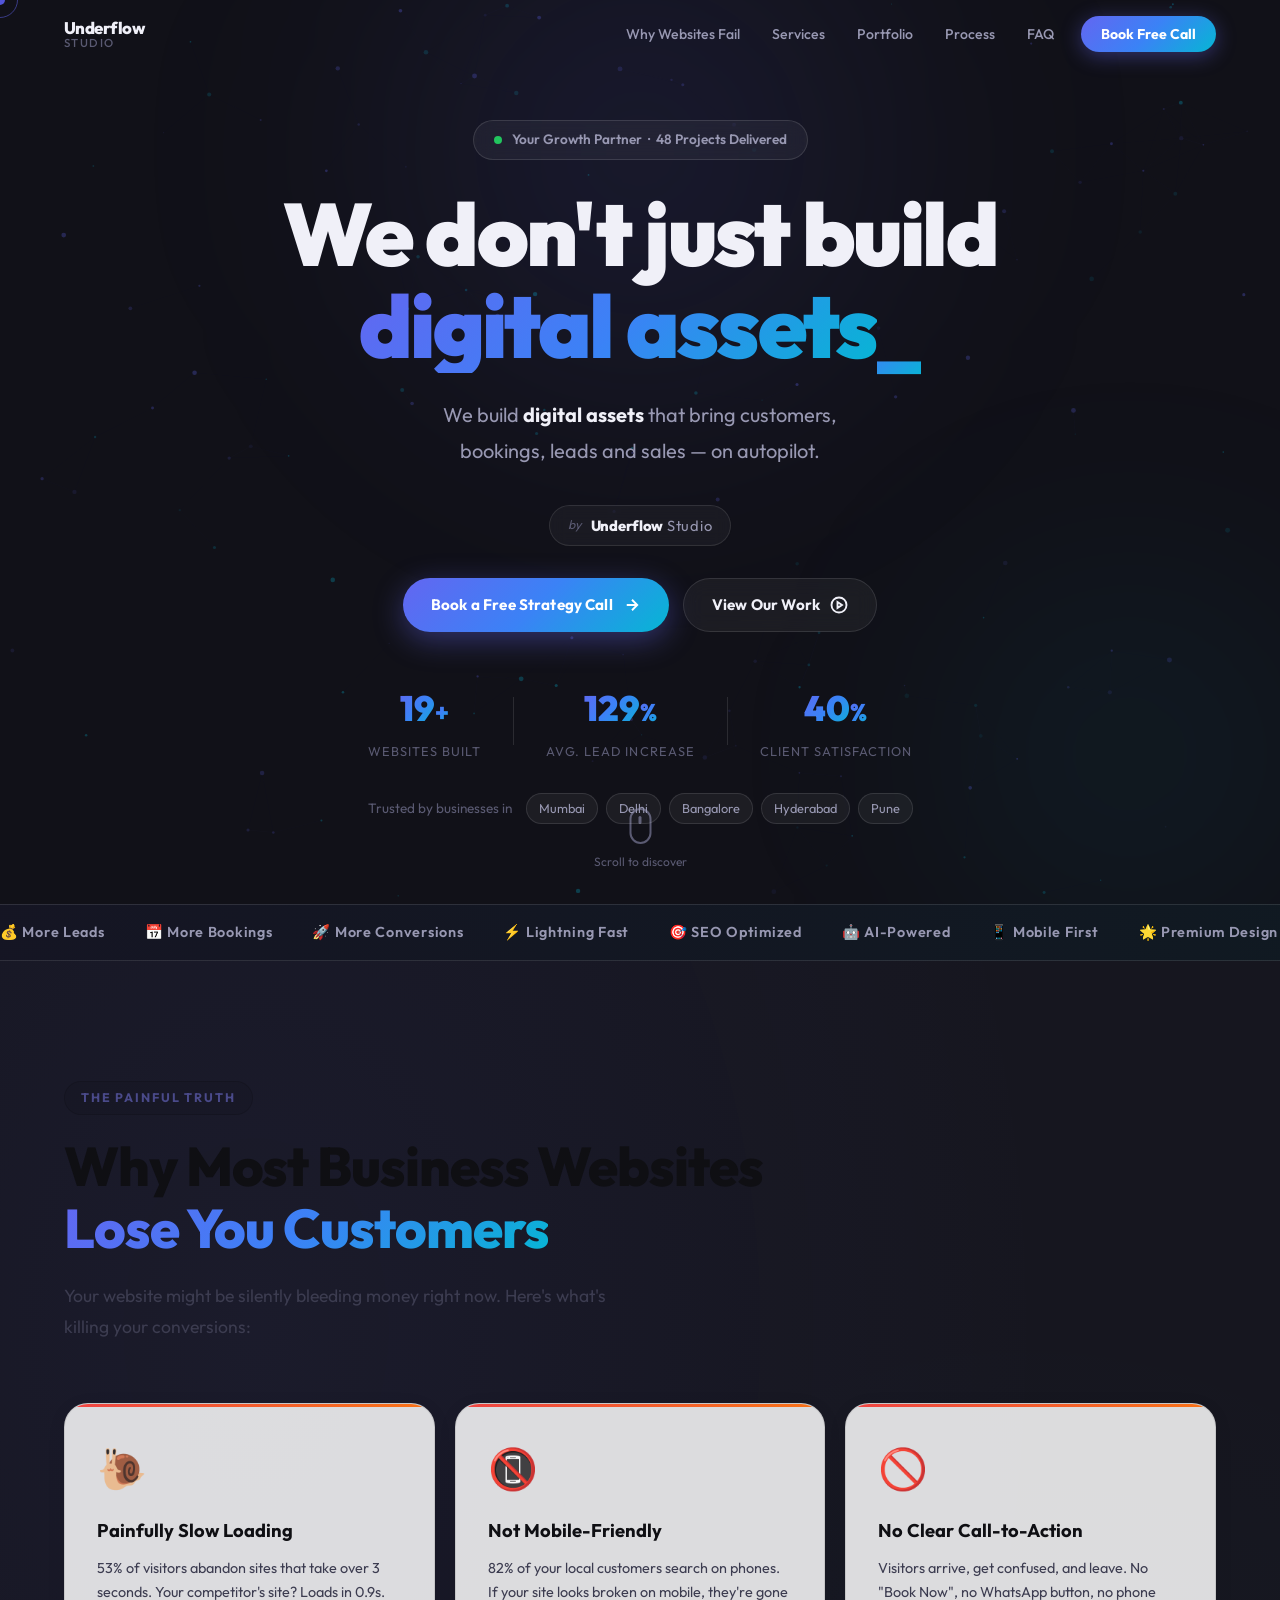
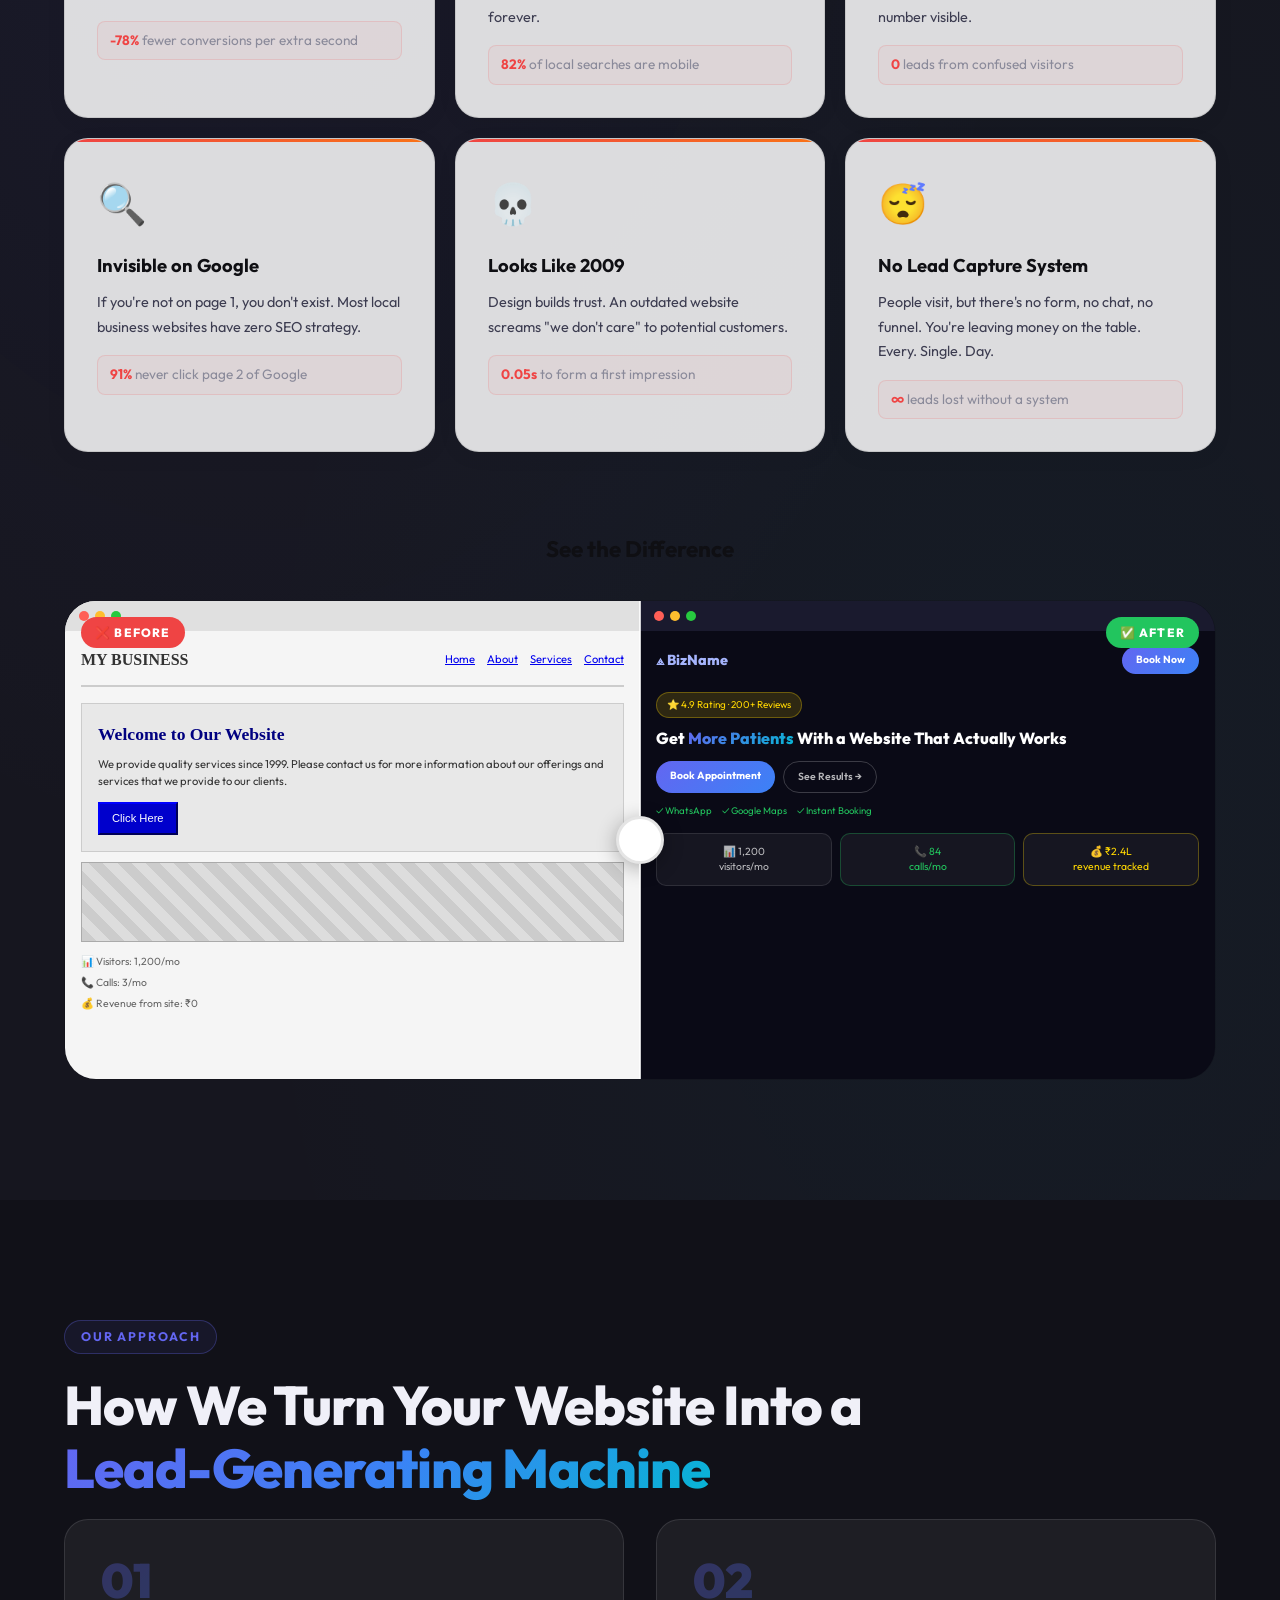
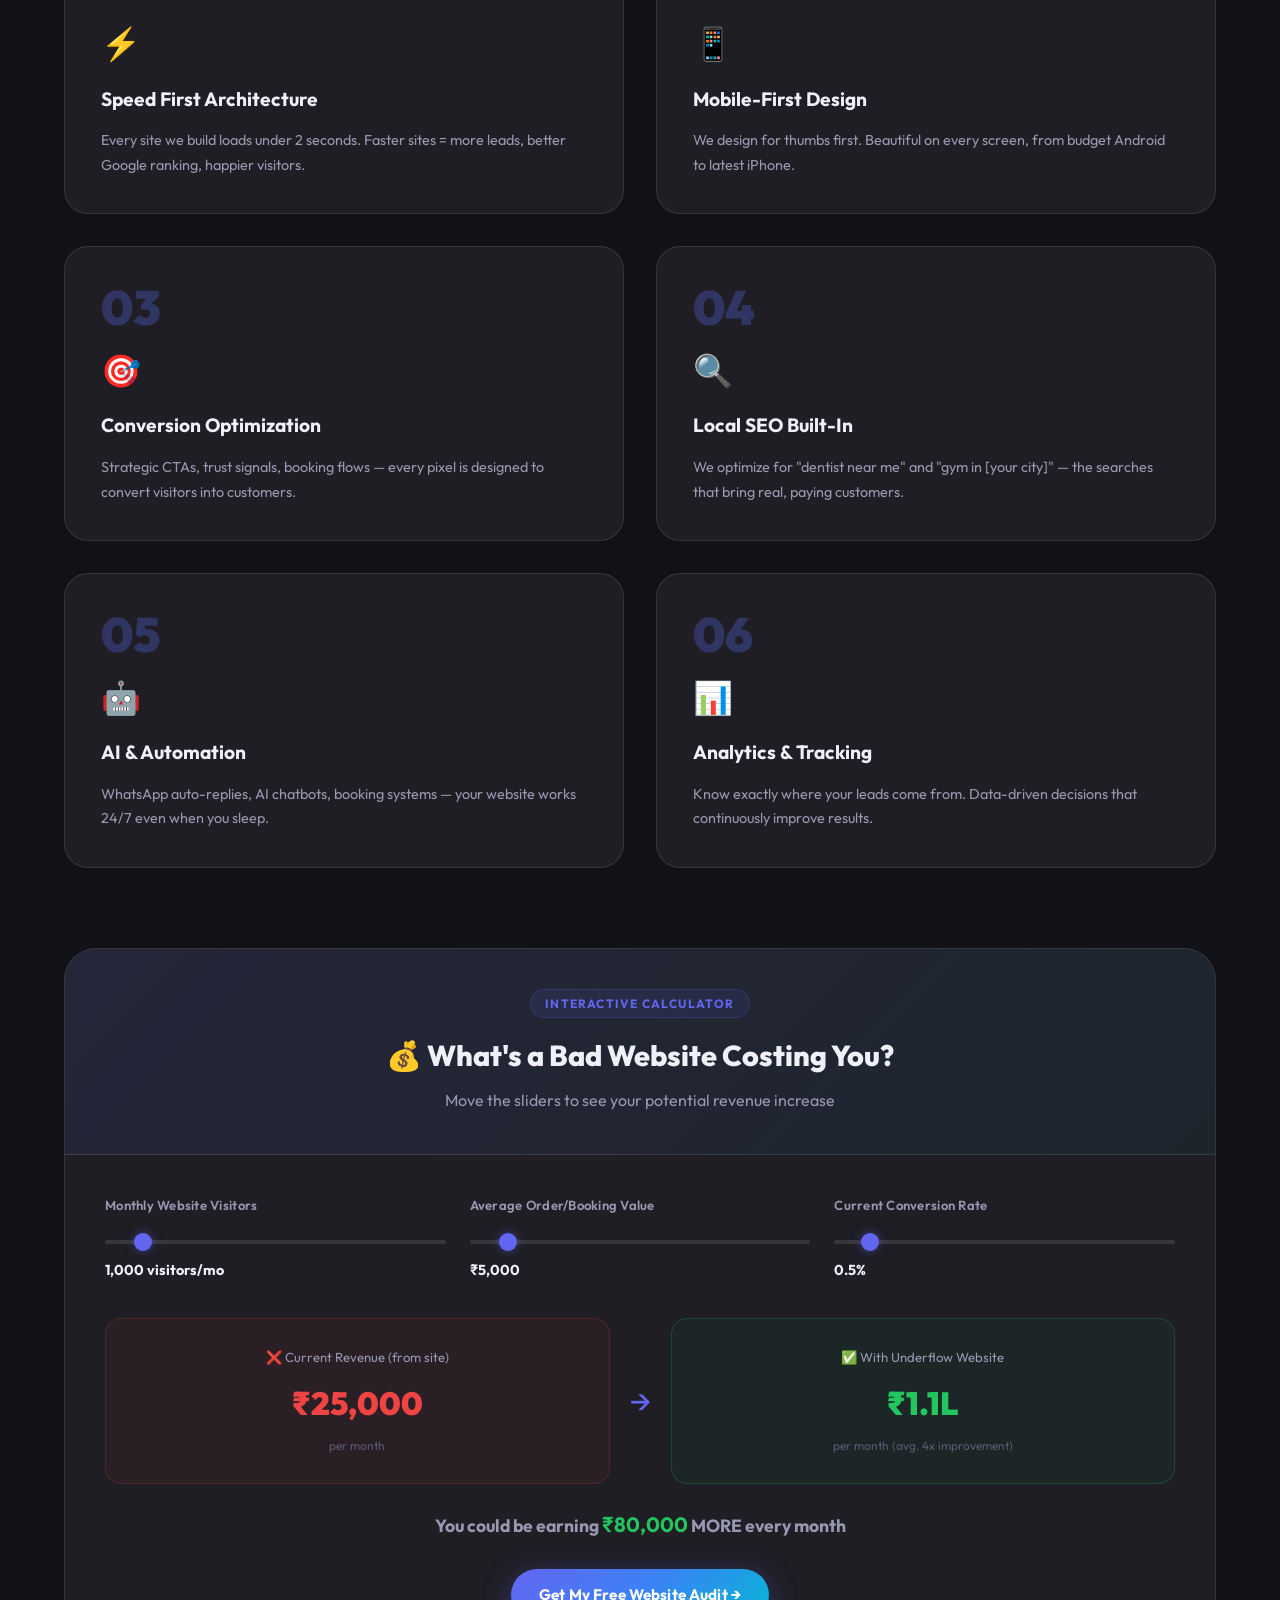
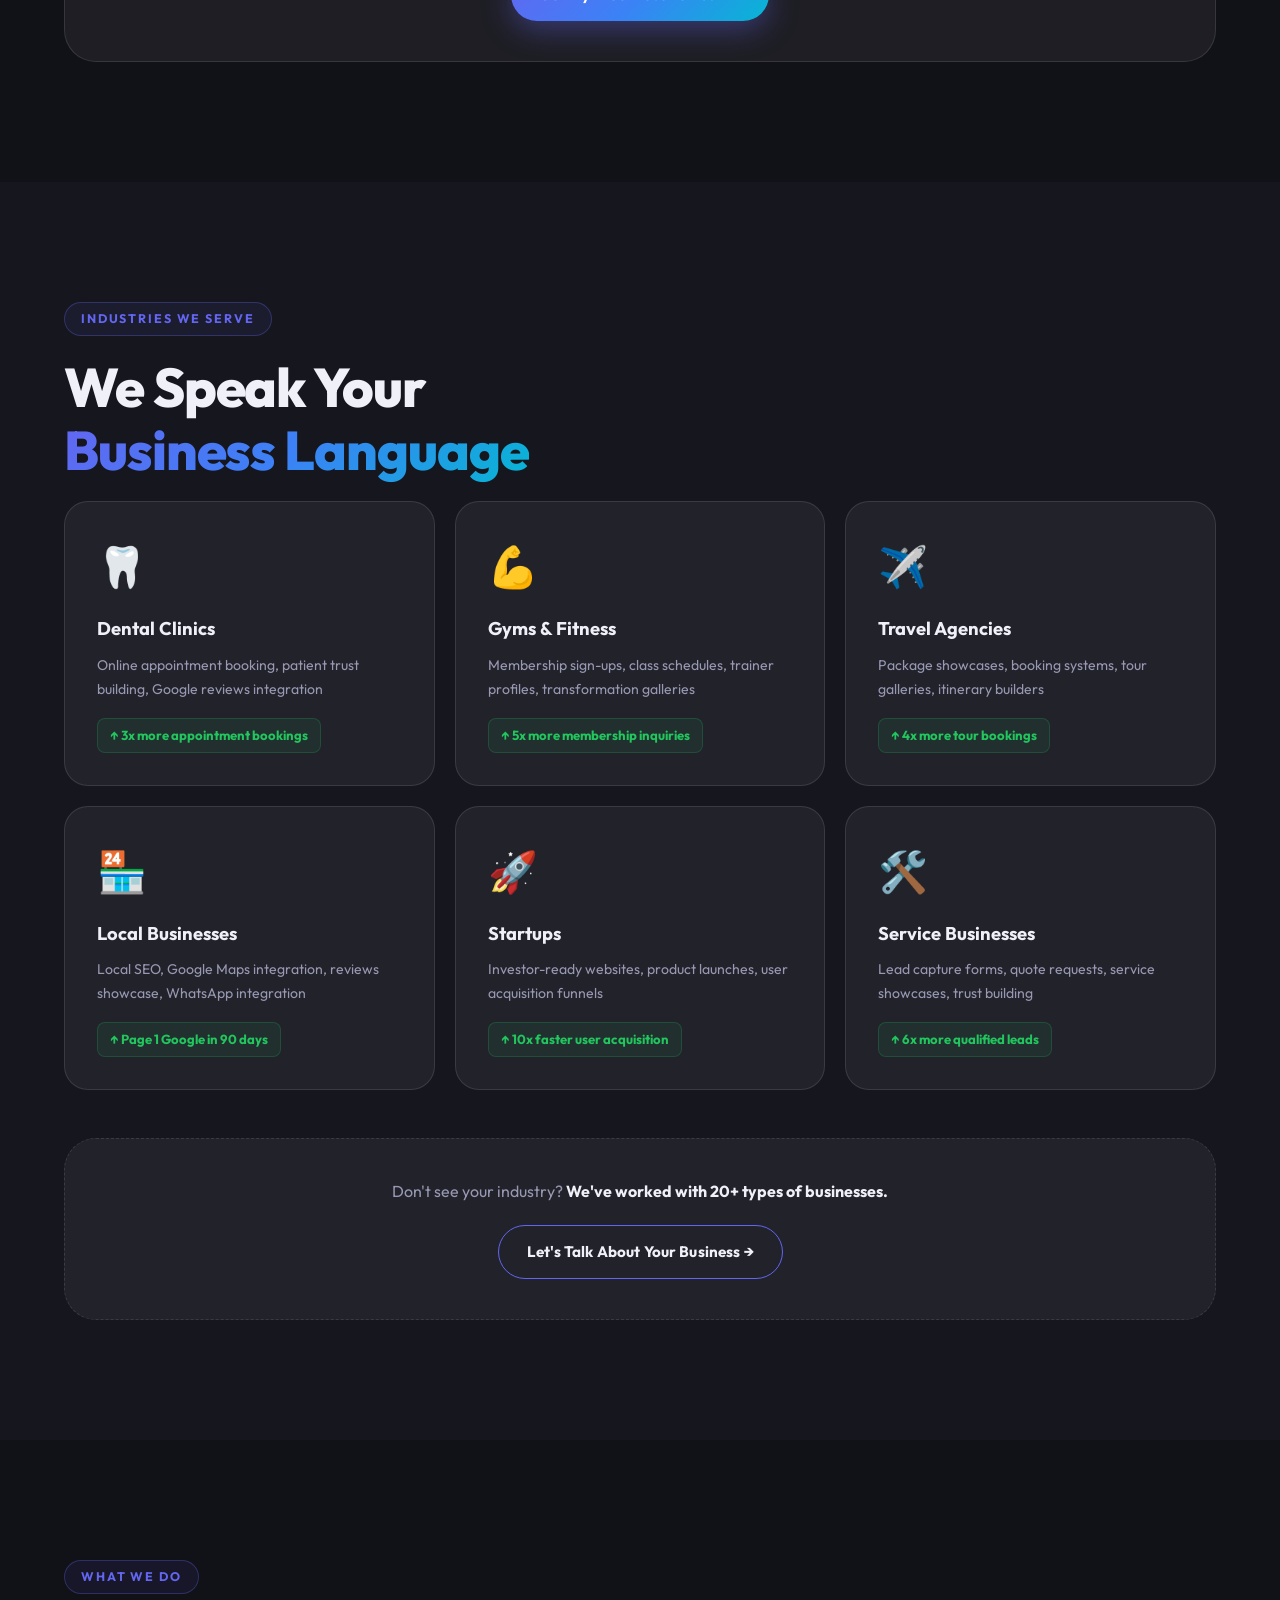
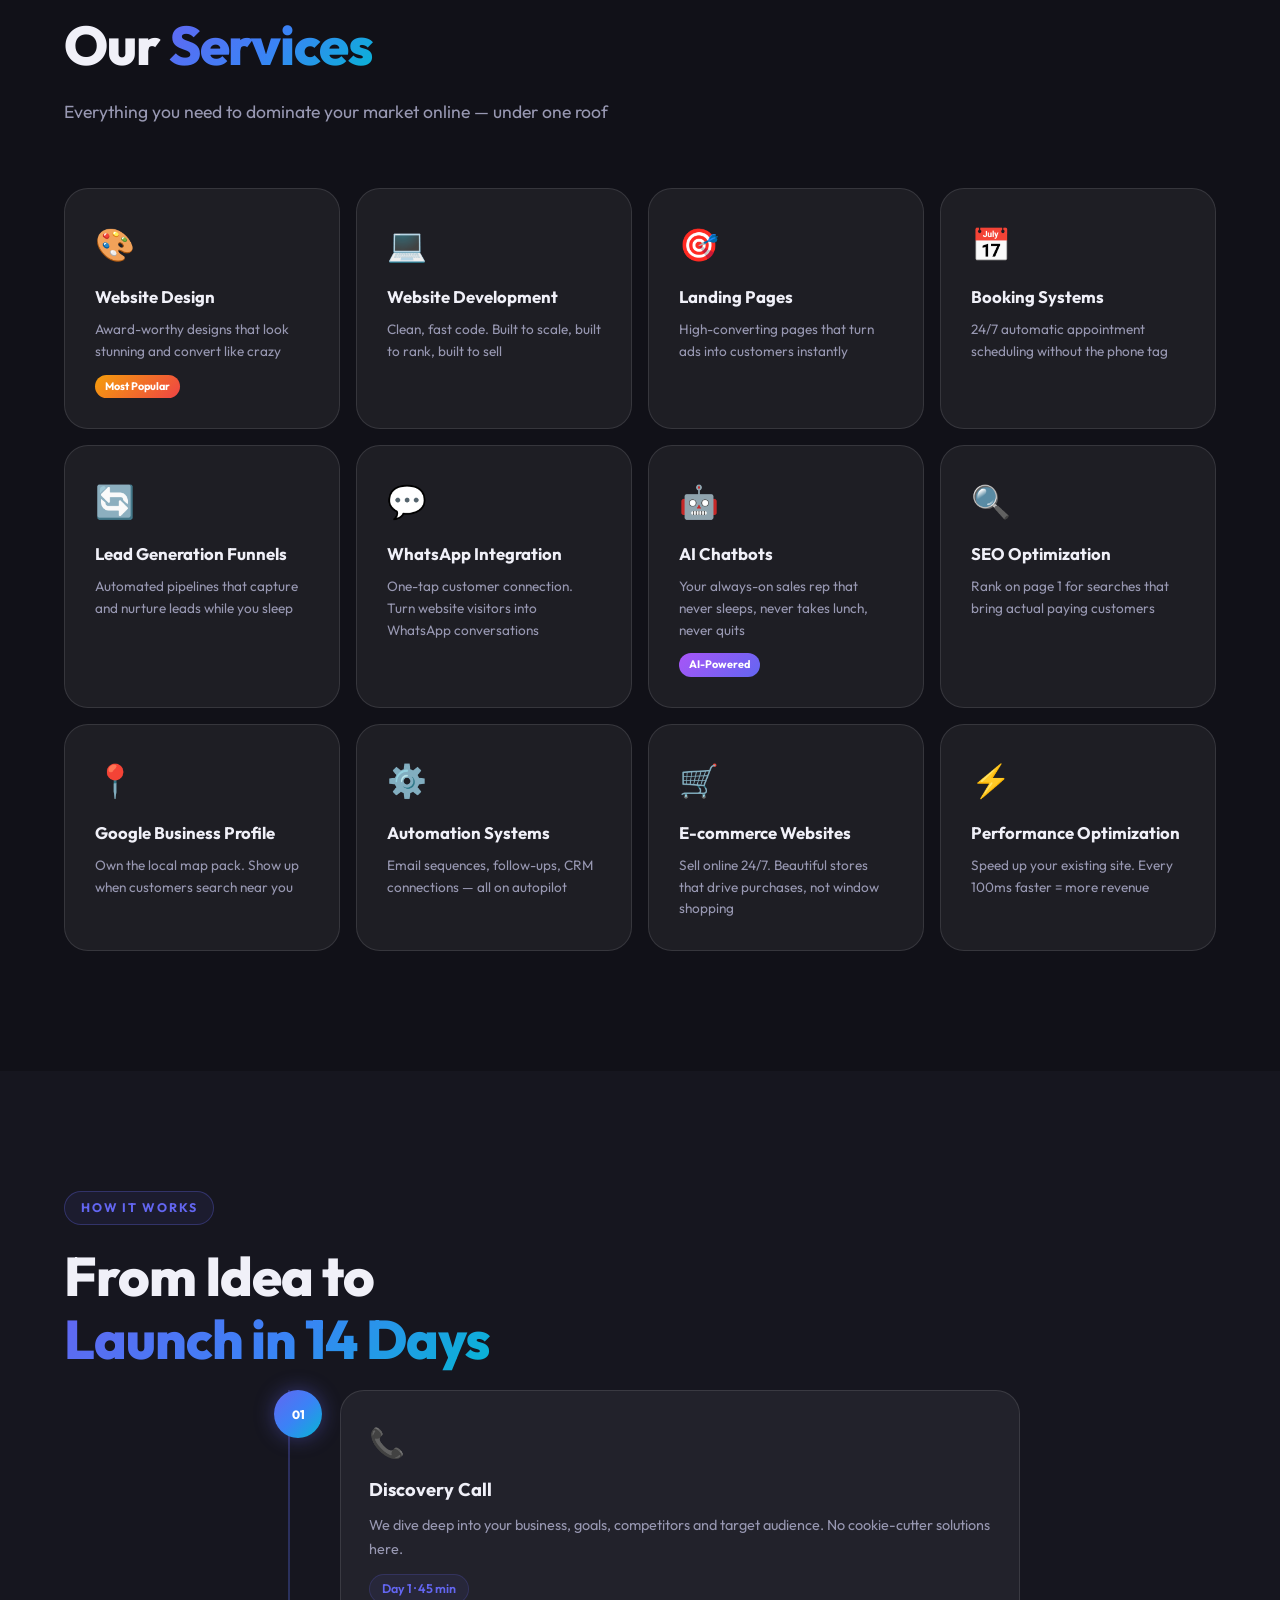
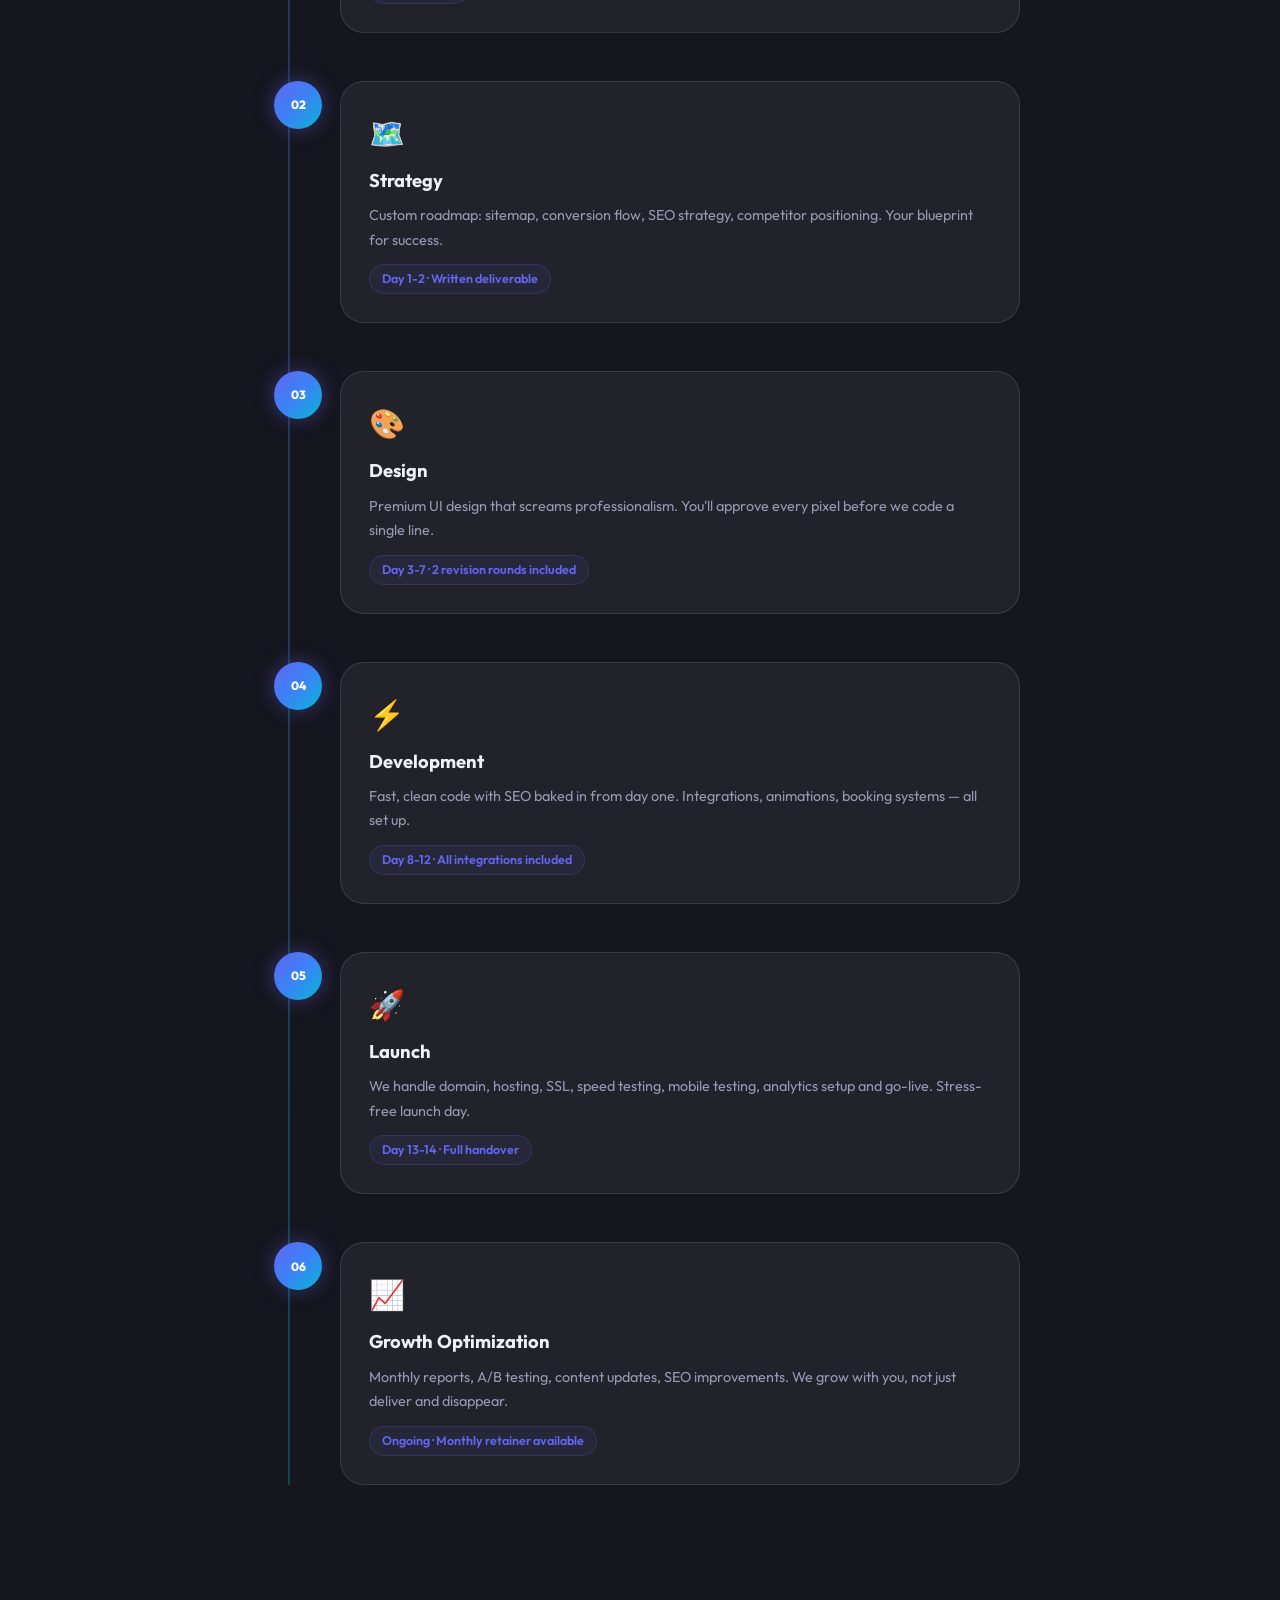
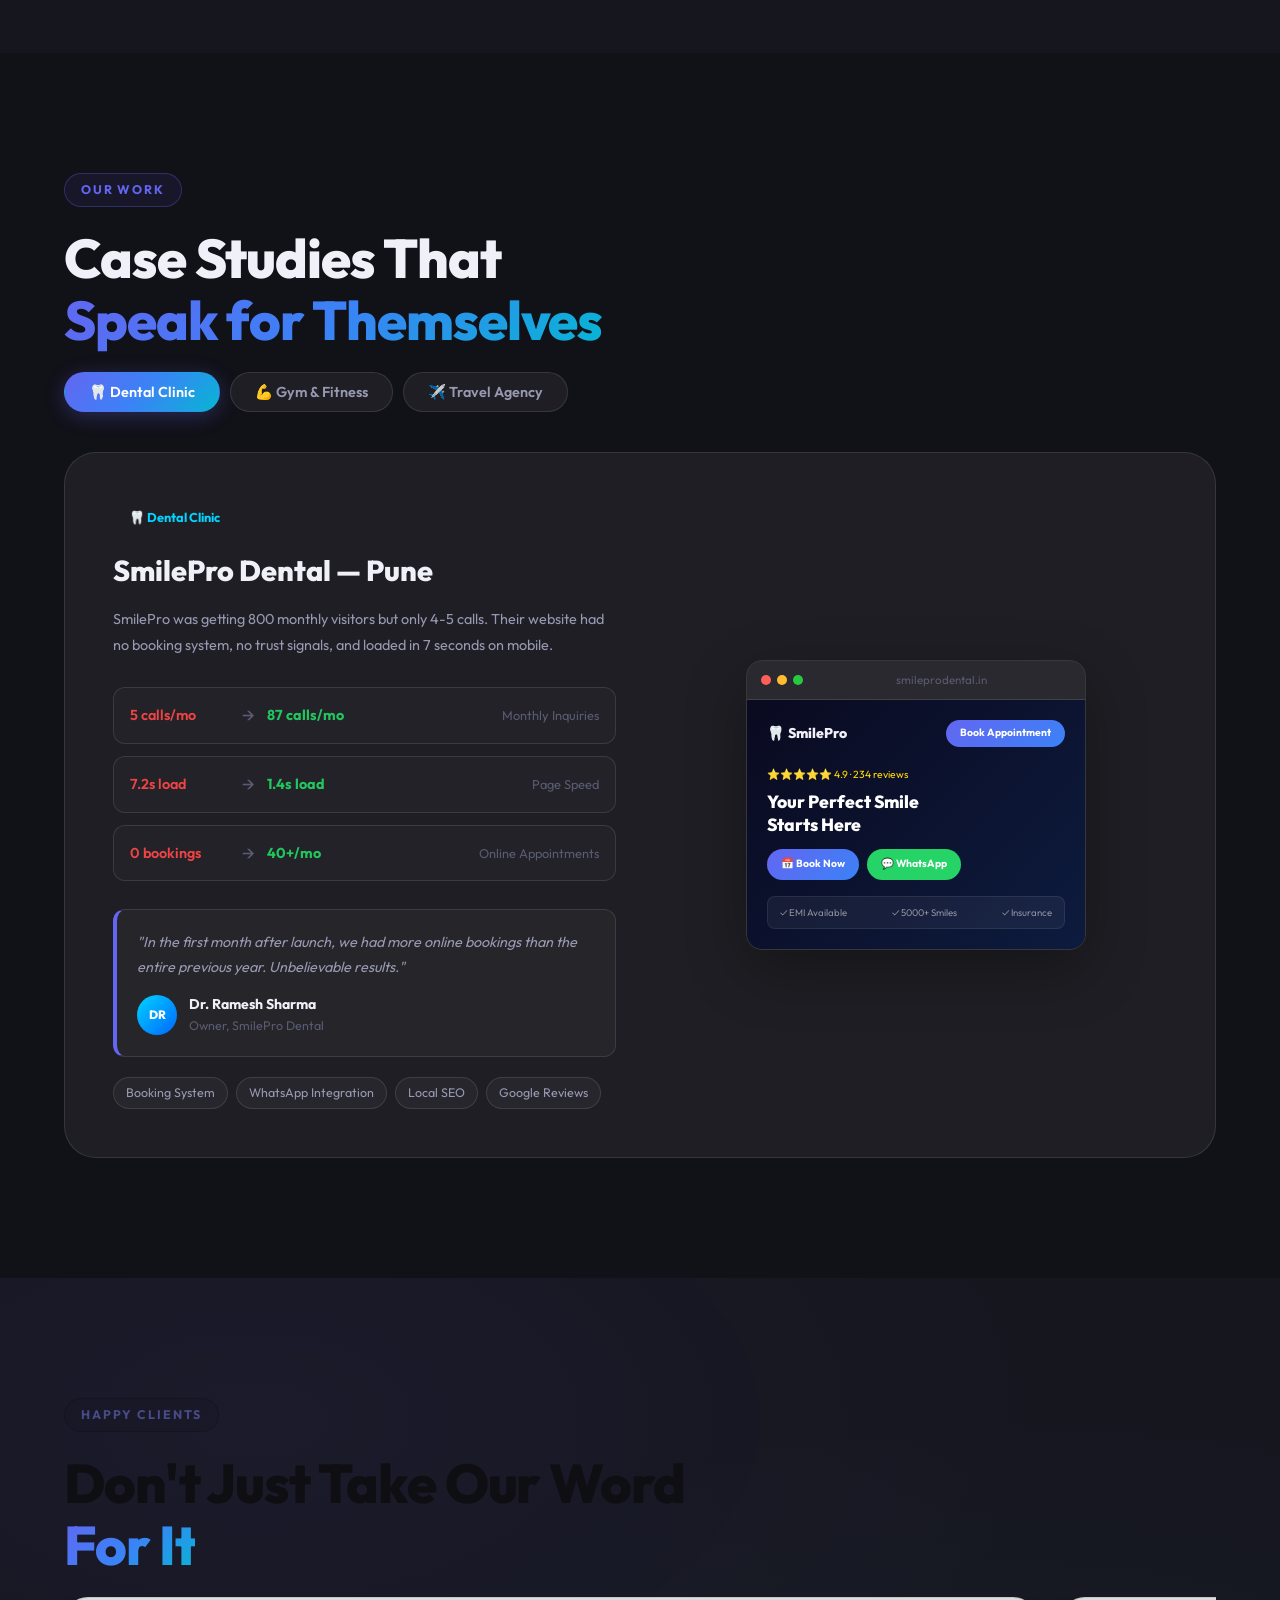
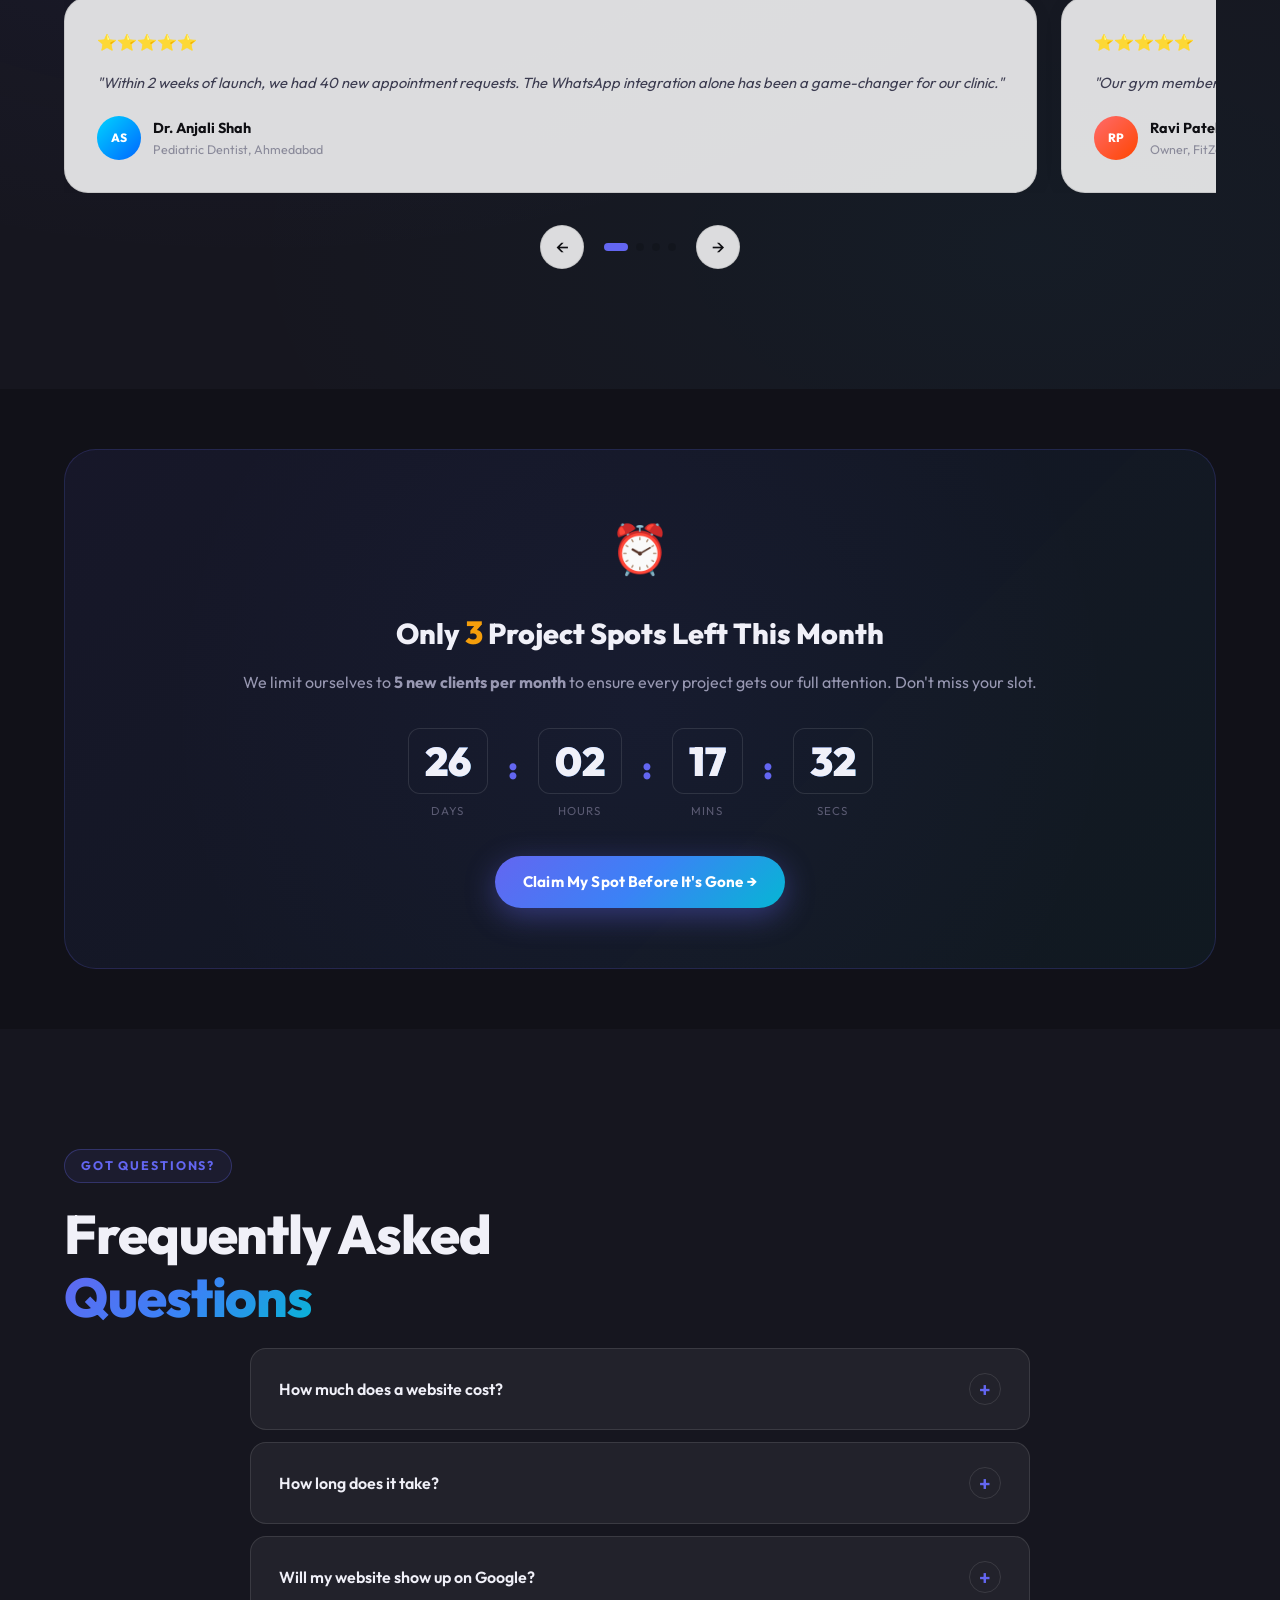
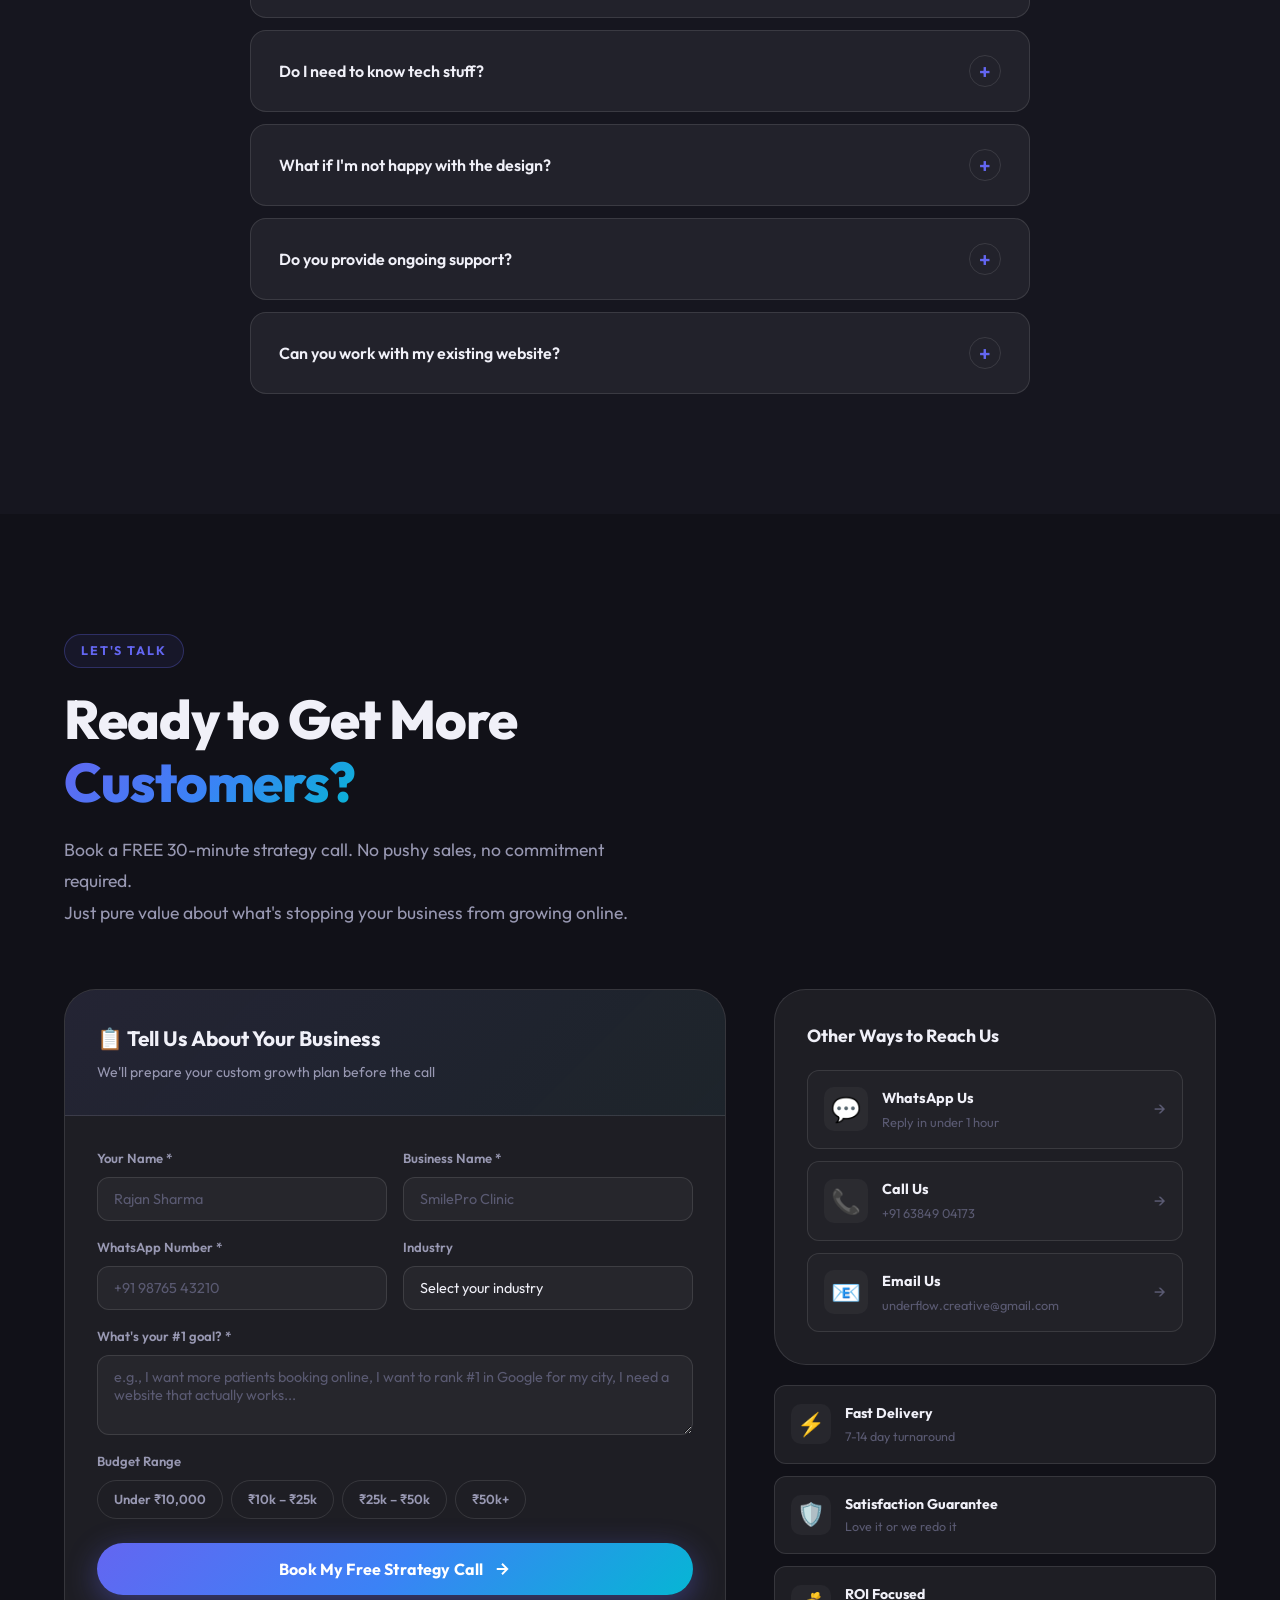
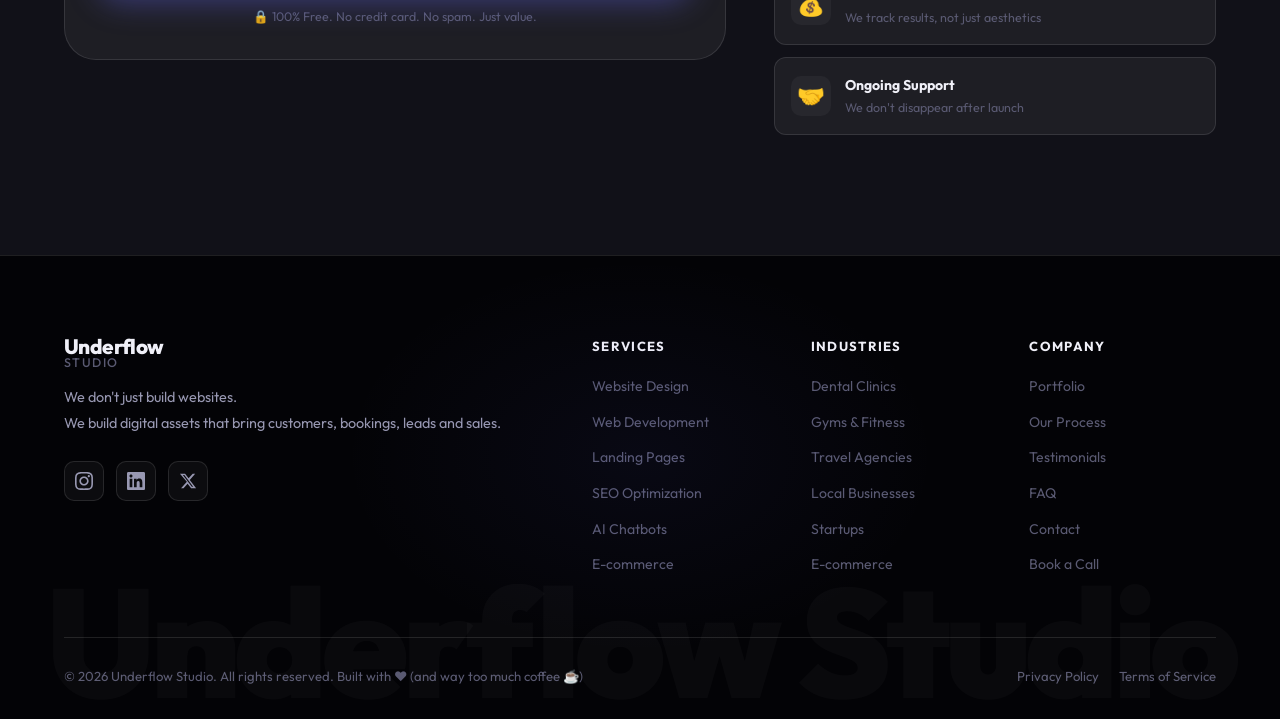
==== commit 22bfa5cb: "Update index.html" ====
--- a/index.html
+++ b/index.html
@@ -1,6 +1,7 @@
 <!DOCTYPE html>
 <html lang="en">
 <head>
+  <meta name="google-site-verification" content="s9AdnENV8iICiMOCZo4CwgAbvoFuHI7sd7Ieff0Srro" />
   <meta charset="UTF-8" />
   <meta name="viewport" content="width=device-width, initial-scale=1.0" />
   <title>Underflow Creatives – Digital Assets That Bring Customers, Bookings & Sales</title>
